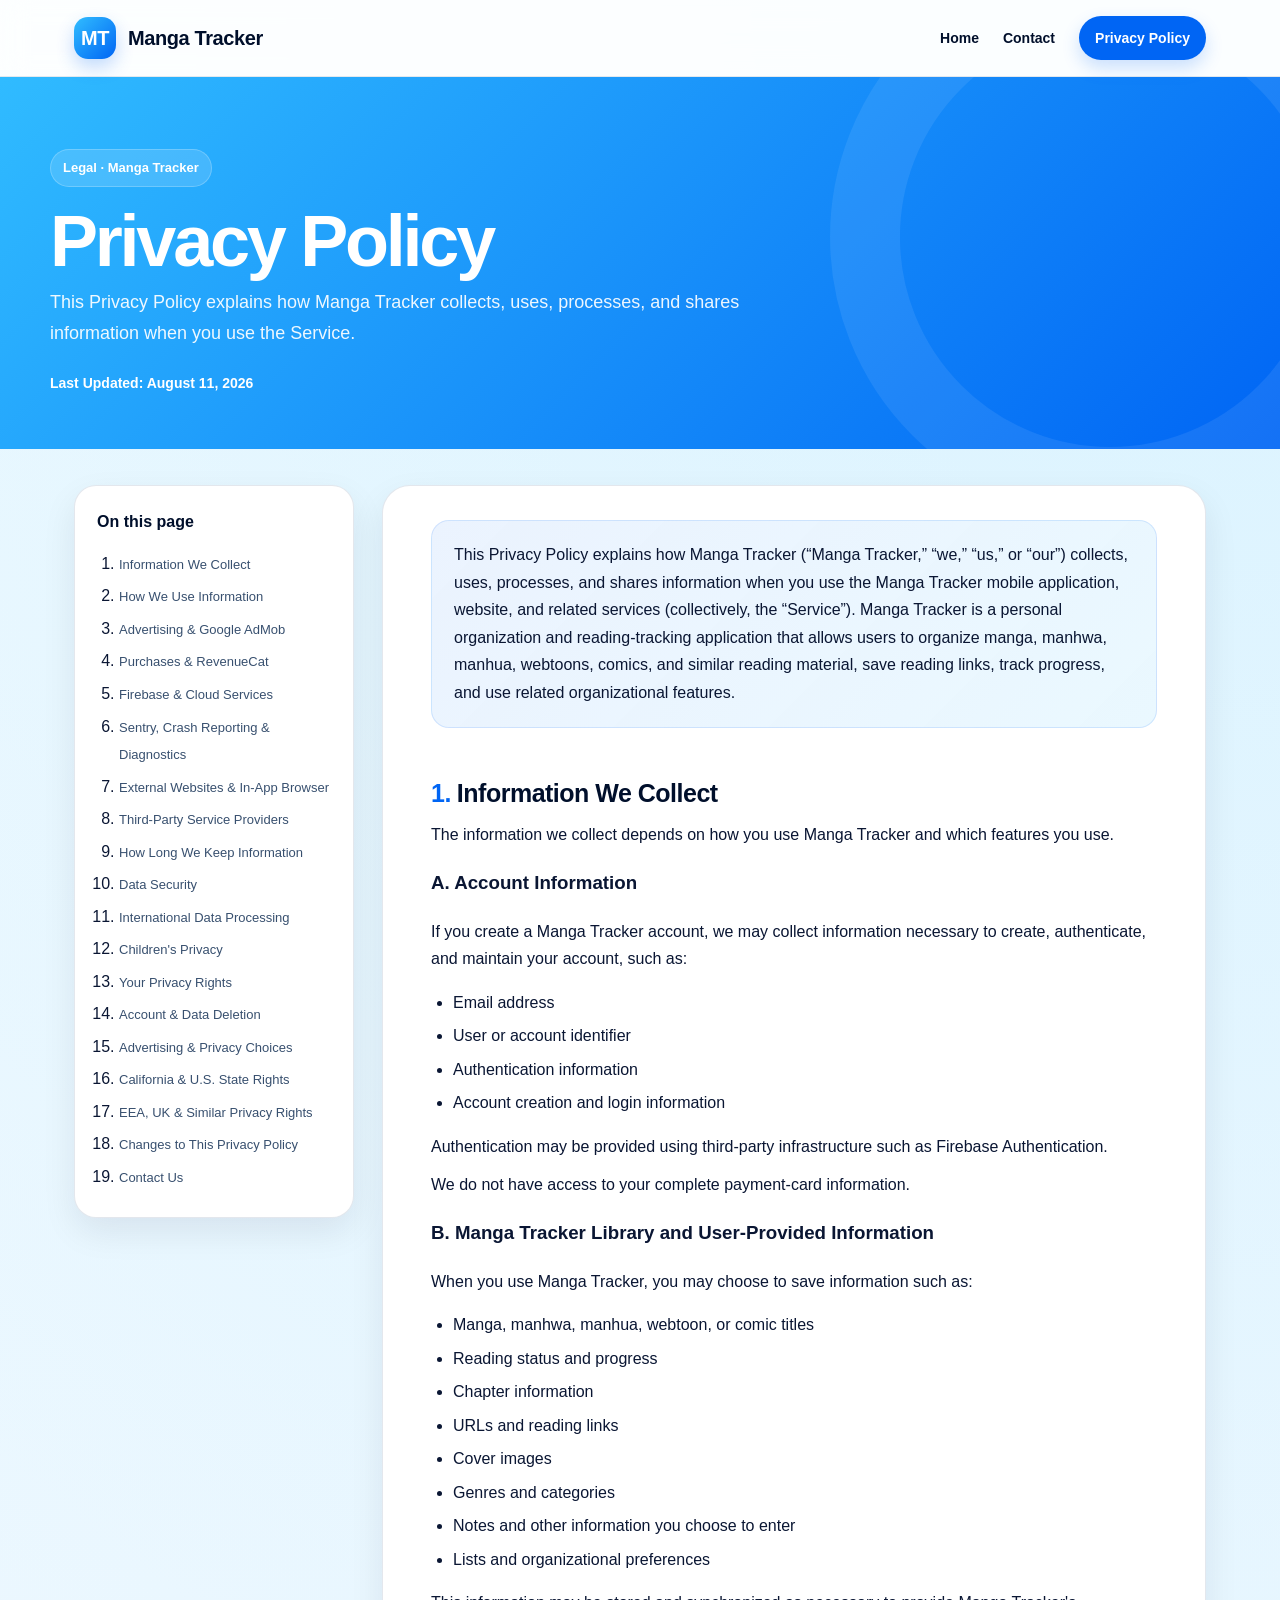
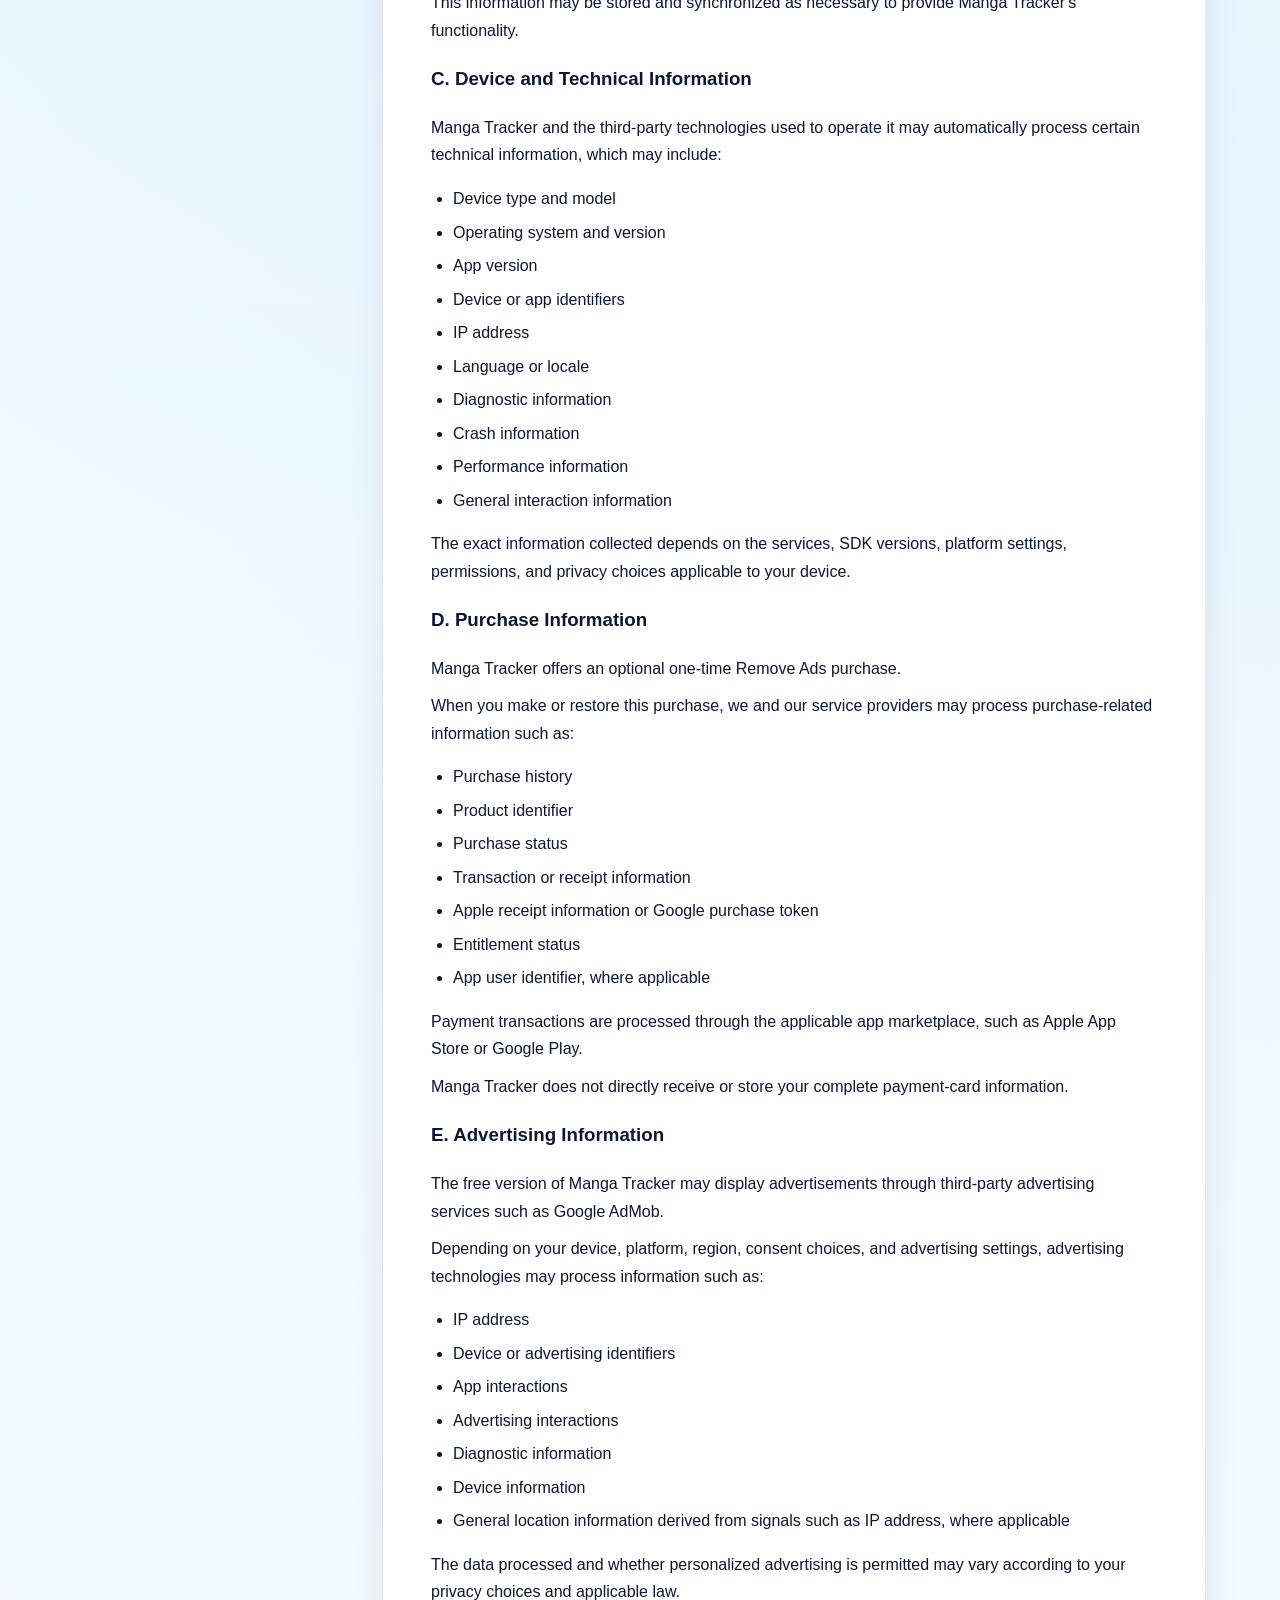
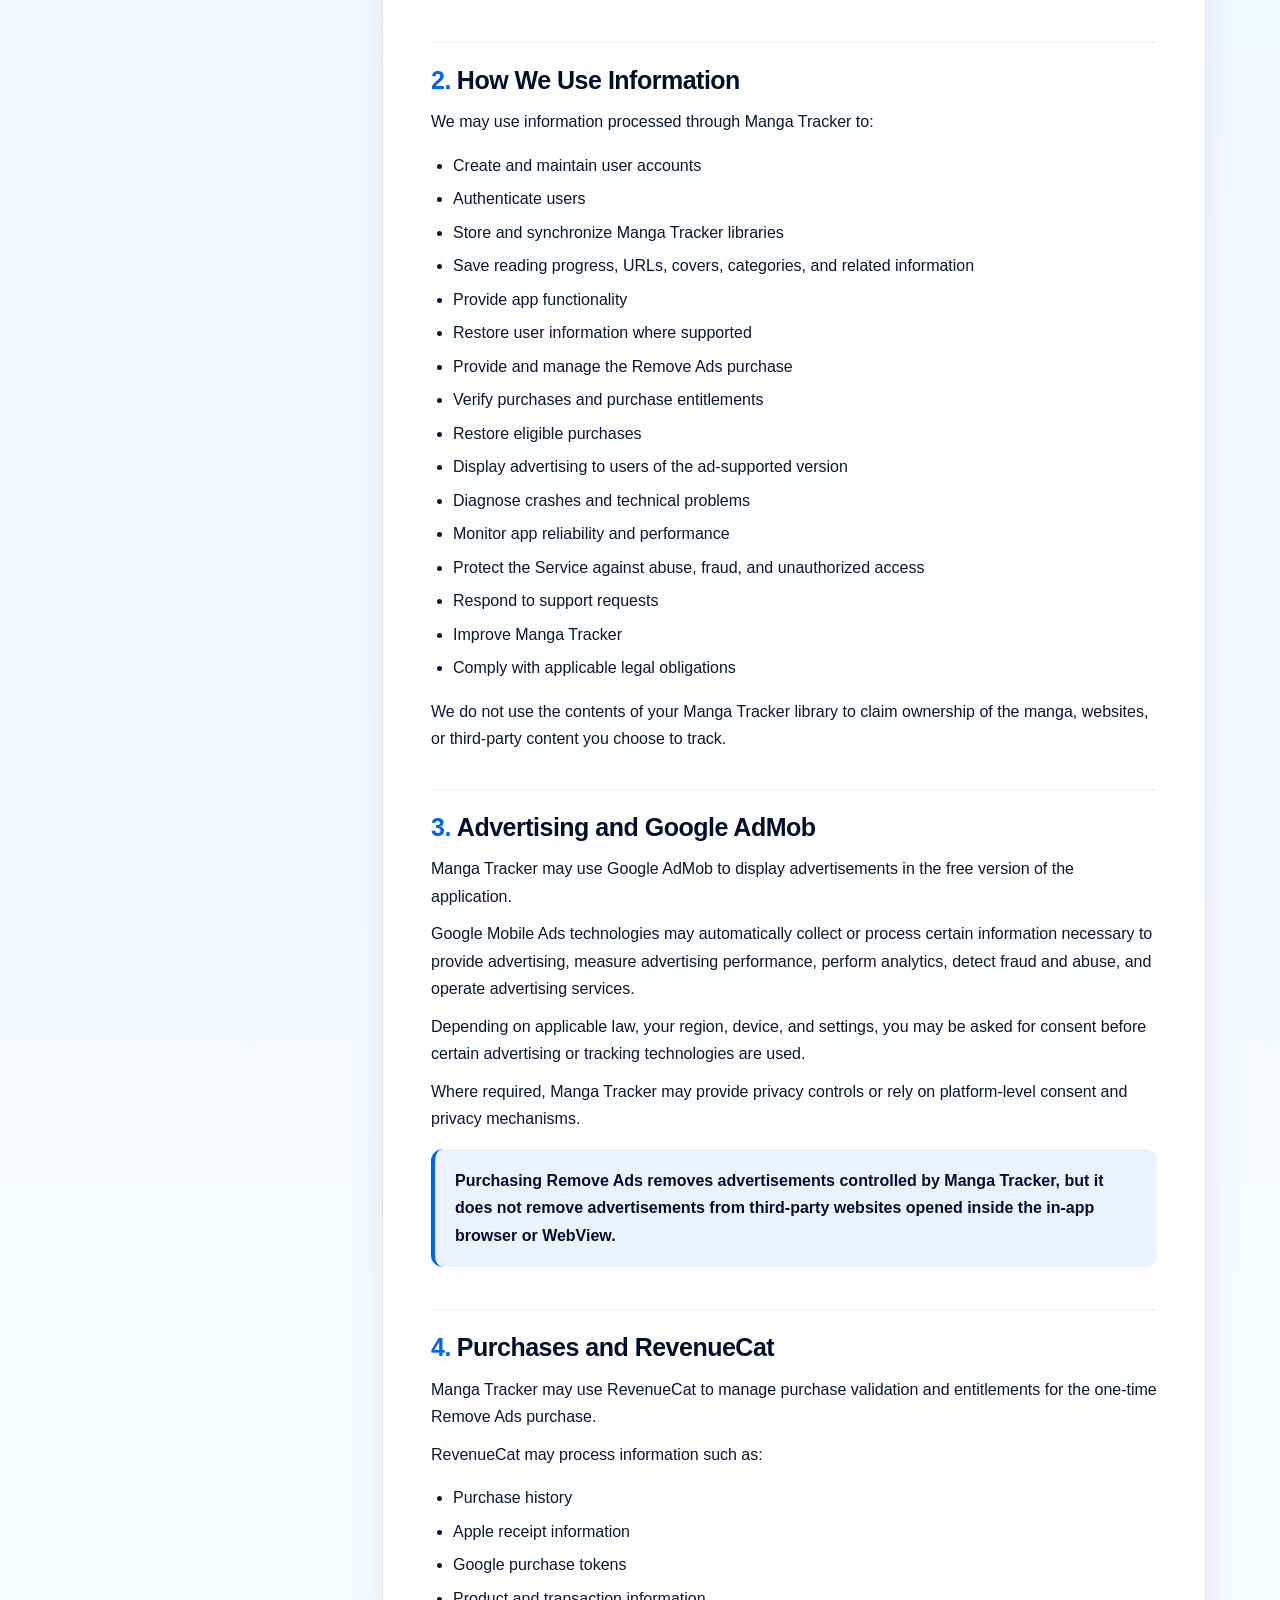
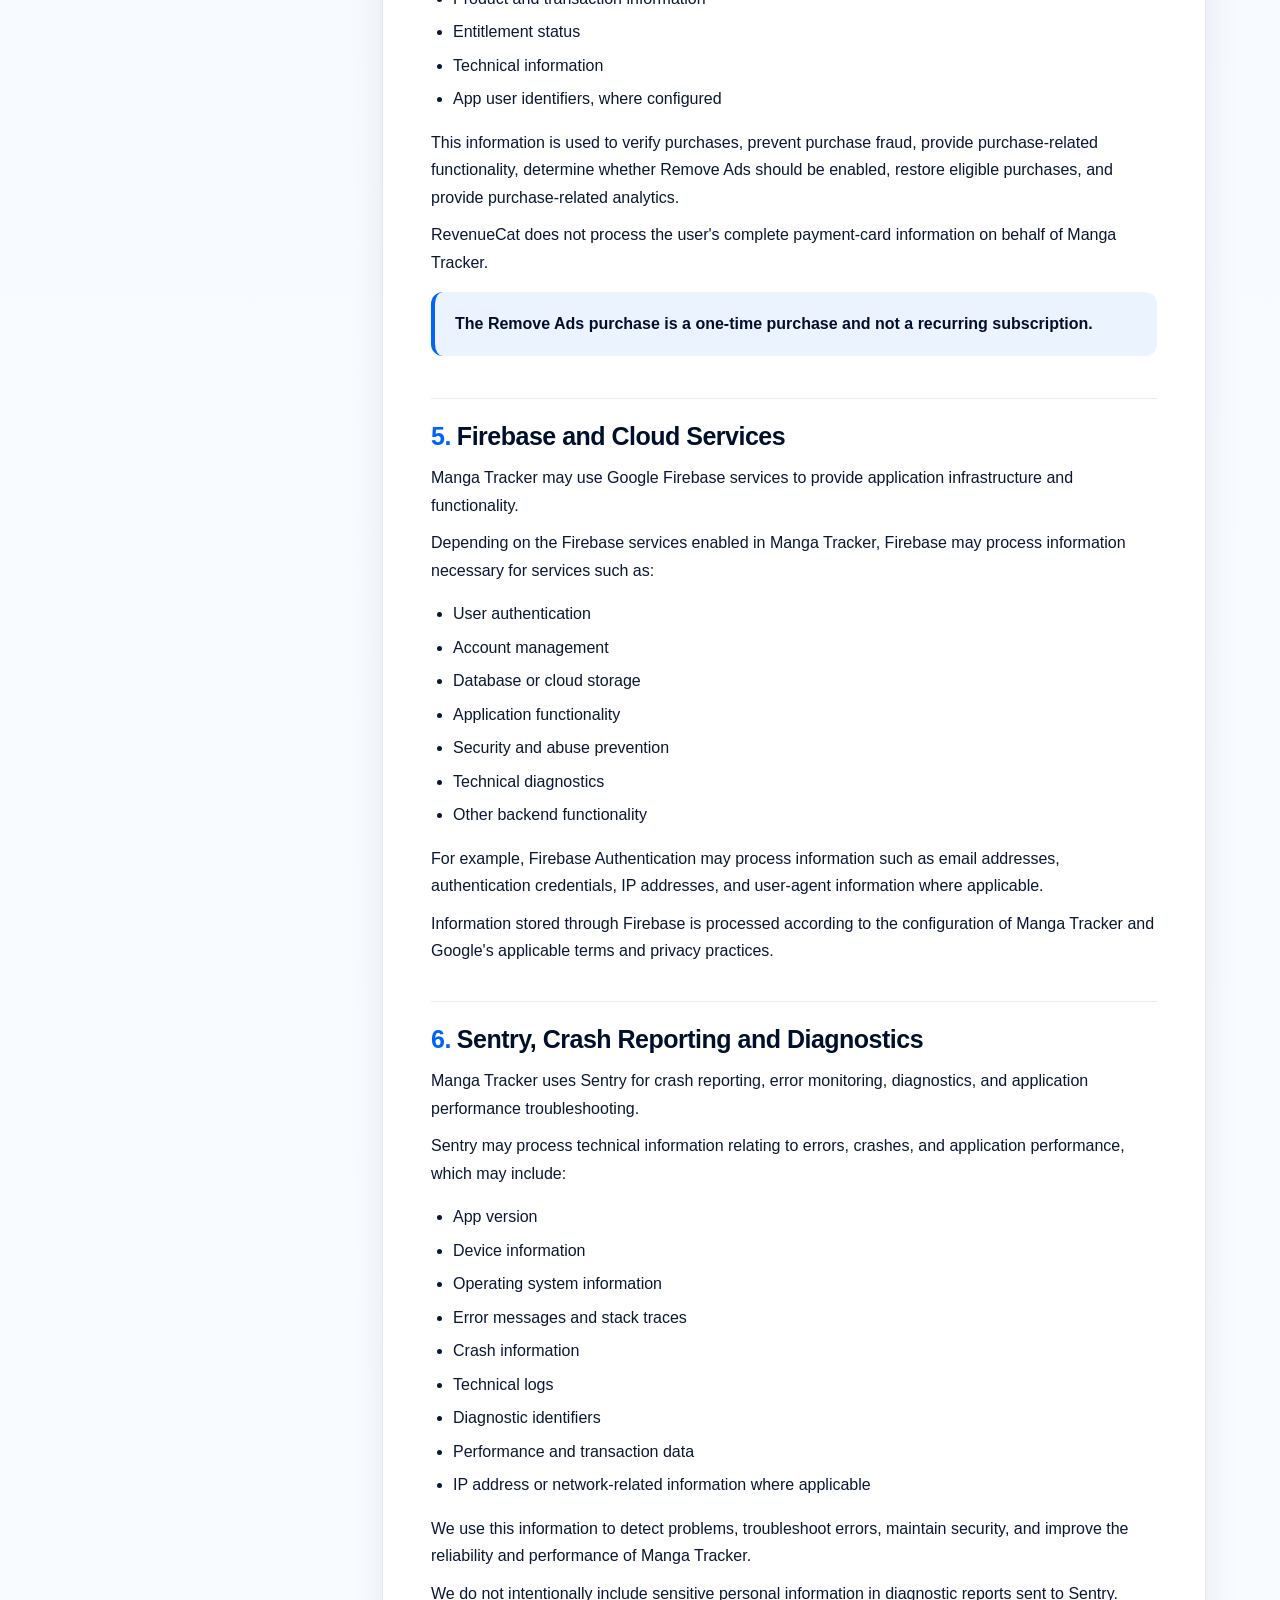
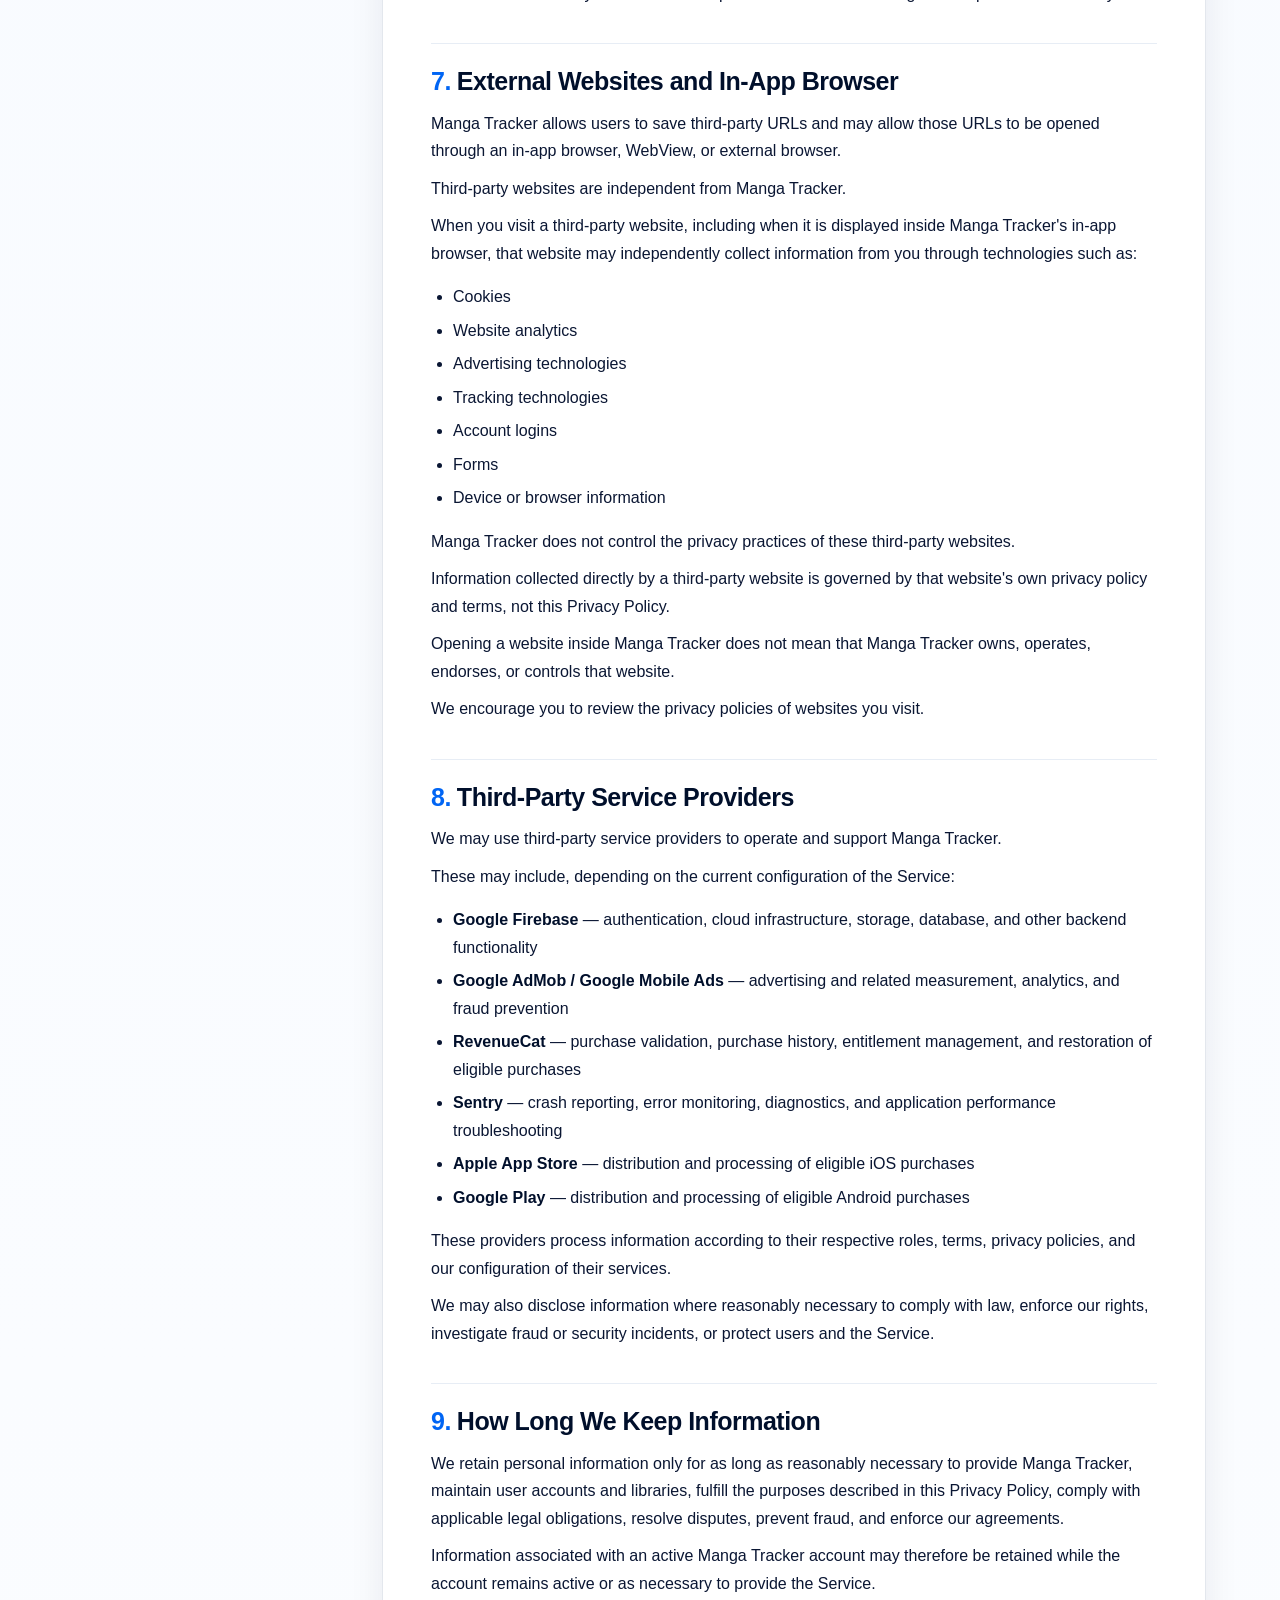
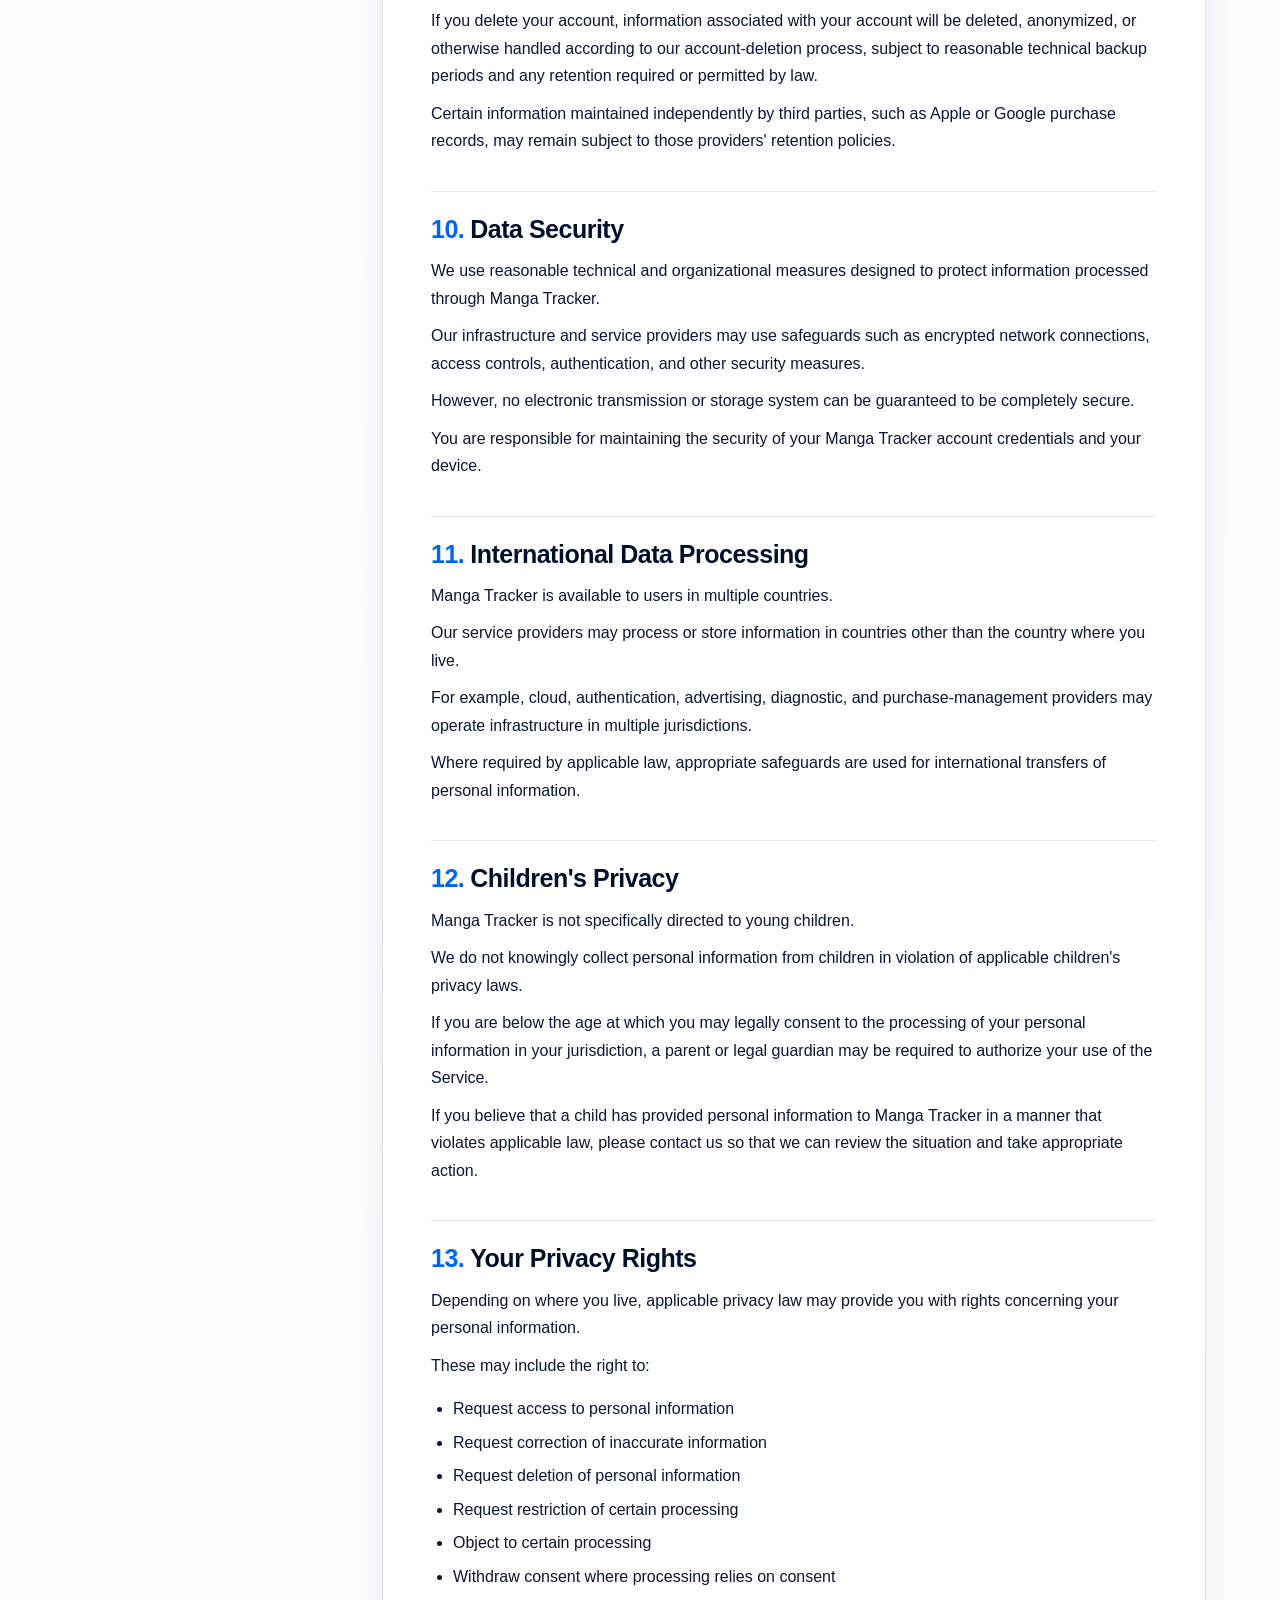
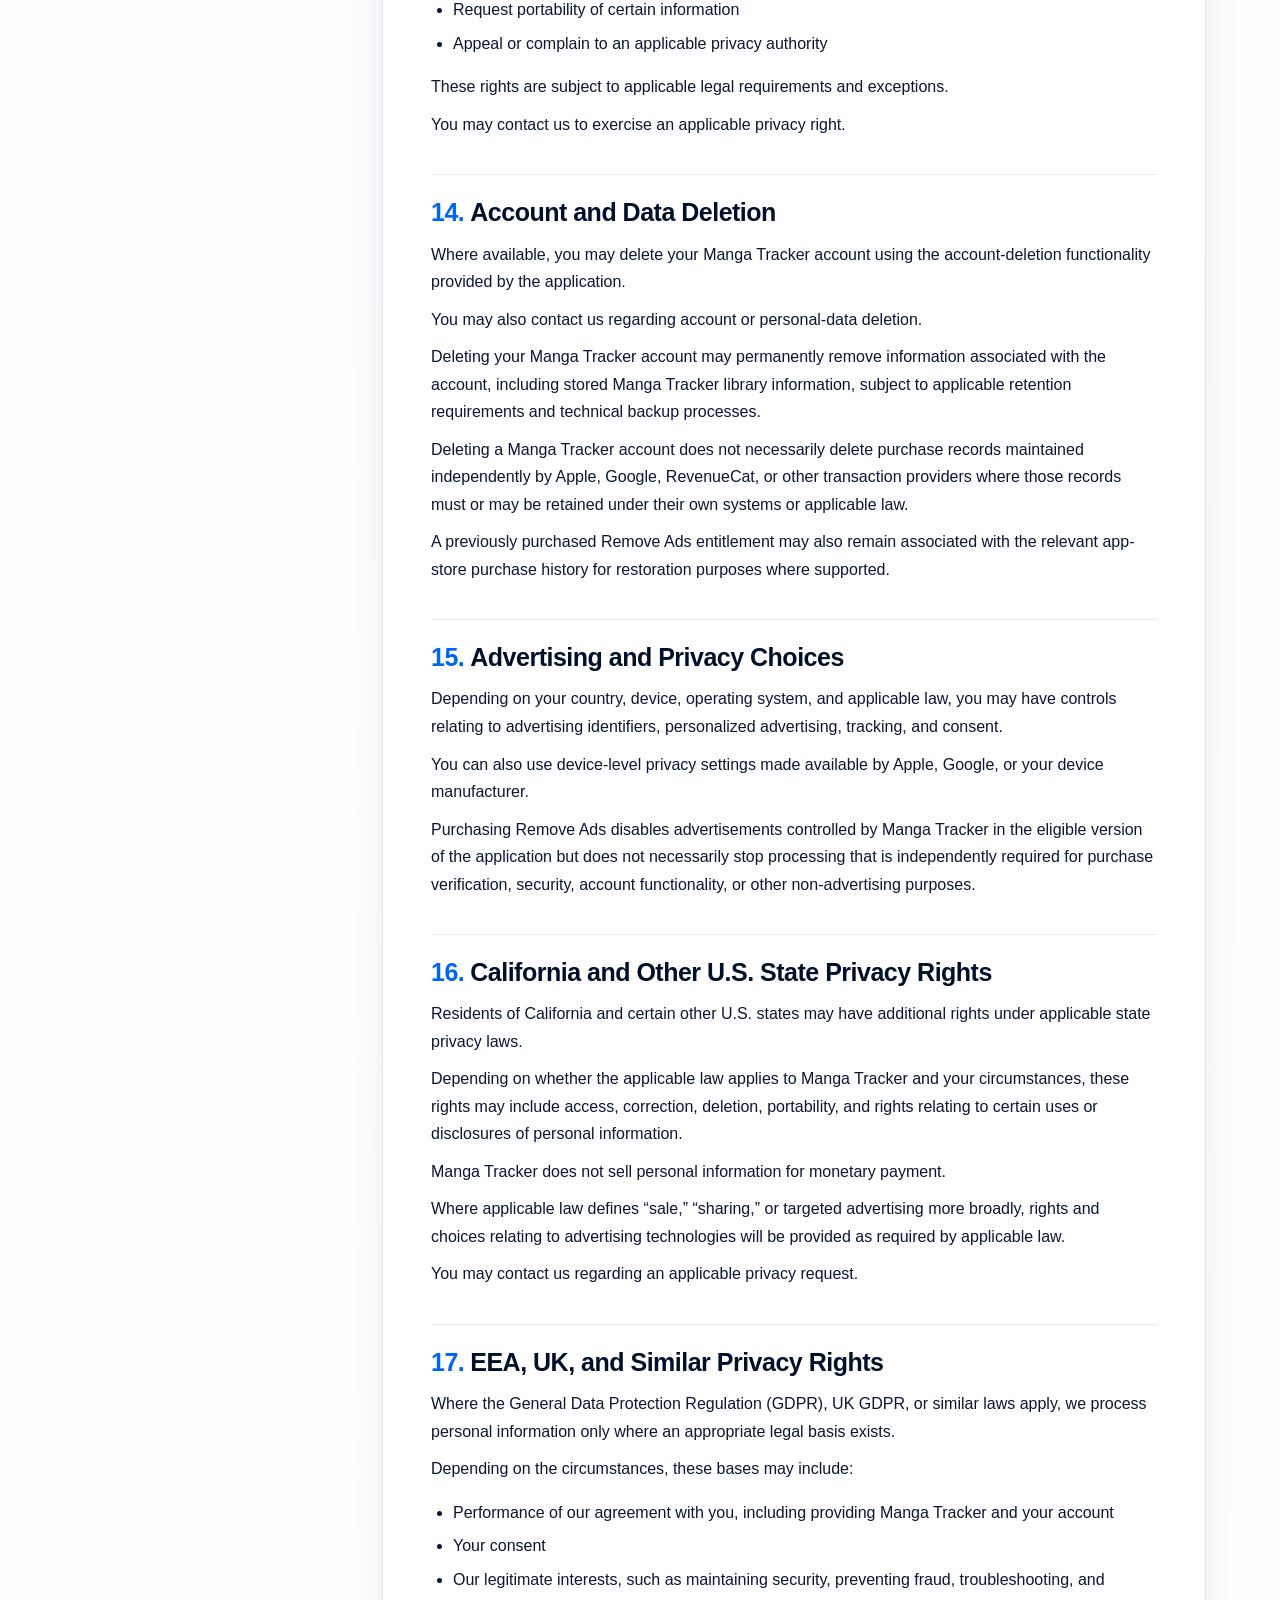
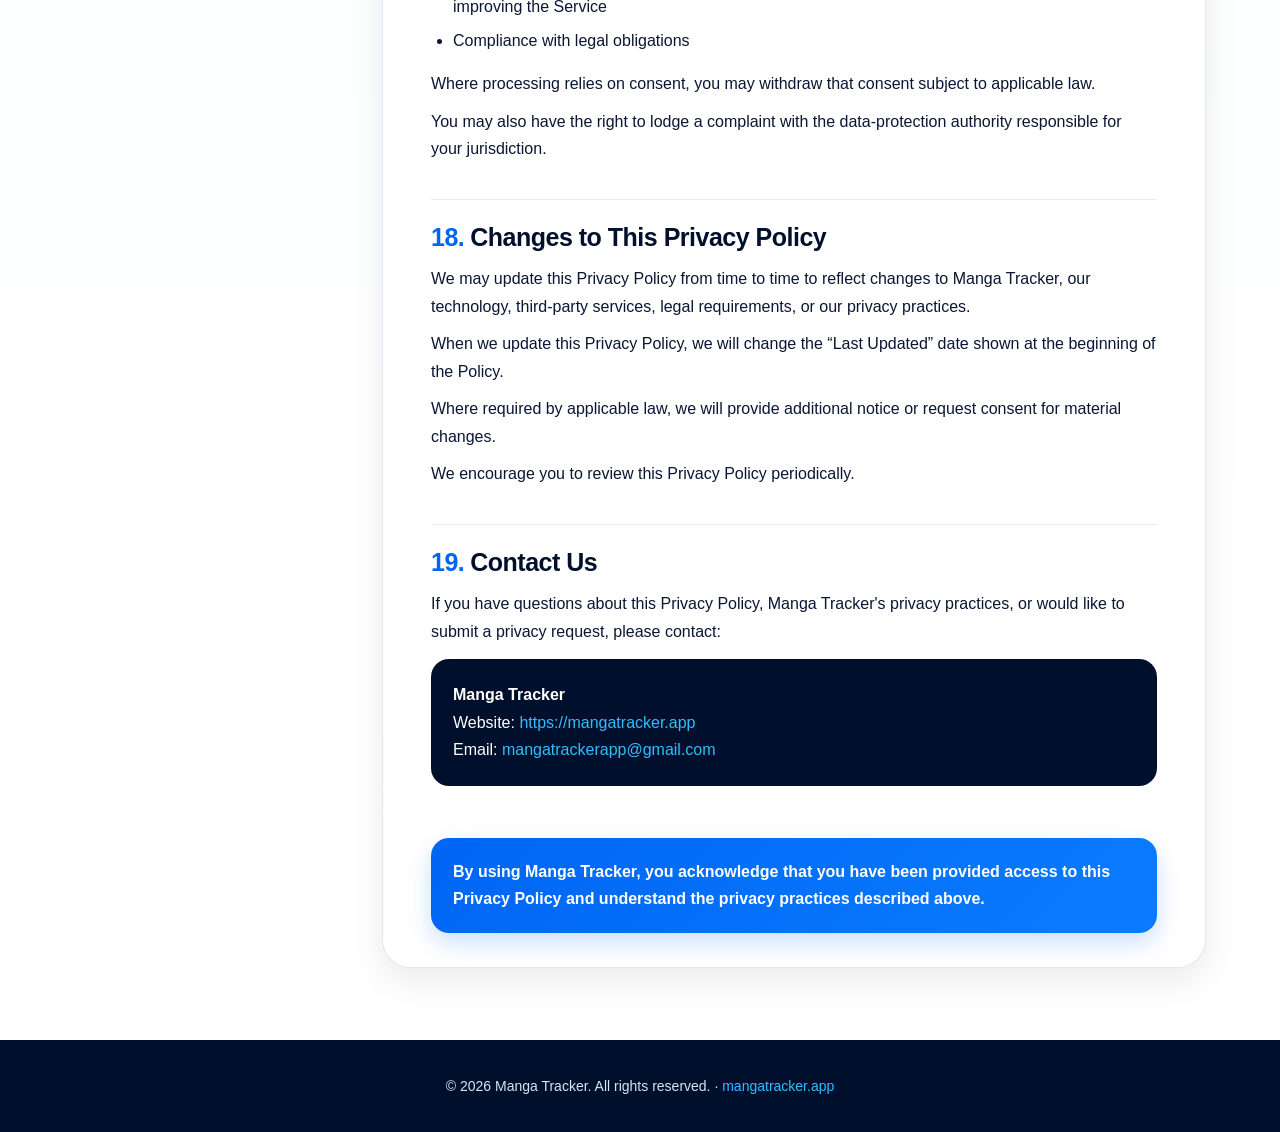
==== privacy/index.html @ 2911f150 "Create index.html" ====
<!DOCTYPE html>
<html lang="en">
<head>
  <meta charset="UTF-8" />
  <meta name="viewport" content="width=device-width, initial-scale=1.0" />
  <meta name="description" content="Manga Tracker Privacy Policy" />
  <title>Privacy Policy | Manga Tracker</title>
  <style>
    :root{--primary:#0065F4;--primary-dark:#000F2B;--secondary:#31BDFF;--accent:#F12833;--surface:#FFFFFF;--border:#AEBACB;--text:#0A1633;--muted:#64748B;--bg:#F5F9FF;--soft:#EAF3FF;--card:#FFFFFF;--shadow:0 14px 34px rgba(0,15,43,.08);--radius:22px}
    *{box-sizing:border-box}html{scroll-behavior:smooth}body{margin:0;font-family:Inter,ui-sans-serif,-apple-system,BlinkMacSystemFont,"Segoe UI",Roboto,Helvetica,Arial,sans-serif;background:radial-gradient(circle at top right,rgba(49,189,255,.18),transparent 28%),linear-gradient(180deg,#fff 0%,var(--bg) 26%,#fff 100%);color:var(--text);line-height:1.72}a{color:var(--primary);text-decoration:none}a:hover{text-decoration:underline}
    .topbar{position:sticky;top:0;z-index:20;backdrop-filter:blur(14px);background:rgba(255,255,255,.88);border-bottom:1px solid rgba(174,186,203,.32)}.nav{max-width:1180px;margin:auto;padding:16px 24px;display:flex;align-items:center;justify-content:space-between;gap:18px}.brand{display:flex;align-items:center;gap:12px;font-weight:800;color:var(--primary-dark);letter-spacing:-.02em;font-size:20px}.brand-mark{width:42px;height:42px;border-radius:14px;display:grid;place-items:center;color:#fff;background:linear-gradient(135deg,var(--secondary),var(--primary));box-shadow:0 8px 18px rgba(0,101,244,.24);font-weight:900}.nav-links{display:flex;gap:24px;align-items:center;font-size:14px;font-weight:600}.nav-links a{color:var(--primary-dark)}.pill{display:inline-flex;align-items:center;justify-content:center;gap:8px;padding:10px 16px;border-radius:999px;background:var(--primary);color:white!important;box-shadow:0 8px 18px rgba(0,101,244,.2)}.pill:hover{text-decoration:none;filter:brightness(.98)}
    .hero{padding:72px 24px 54px;background:linear-gradient(135deg,rgba(49,189,255,.98),rgba(0,101,244,.98)),var(--primary);color:white;position:relative;overflow:hidden}.hero:after{content:"";position:absolute;right:-110px;top:-120px;width:420px;height:420px;border-radius:50%;border:70px solid rgba(255,255,255,.08)}.hero-inner{max-width:1180px;margin:auto;position:relative;z-index:2}.eyebrow{display:inline-flex;align-items:center;gap:8px;padding:7px 12px;border-radius:999px;background:rgba(255,255,255,.14);border:1px solid rgba(255,255,255,.22);font-weight:700;font-size:13px}h1{font-size:clamp(42px,7vw,72px);margin:18px 0 10px;letter-spacing:-.045em;line-height:1}.hero p{max-width:700px;margin:0;font-size:18px;color:rgba(255,255,255,.92)}.updated{margin-top:22px;font-size:14px;font-weight:700;display:flex;align-items:center;gap:8px}
    .page{max-width:1180px;margin:auto;padding:36px 24px 72px;display:grid;grid-template-columns:280px minmax(0,1fr);gap:28px;align-items:start}.toc{position:sticky;top:88px;background:var(--surface);border:1px solid rgba(174,186,203,.34);border-radius:var(--radius);padding:22px;box-shadow:var(--shadow);max-height:calc(100vh - 112px);overflow:auto}.toc h2{margin:0 0 14px;font-size:16px;color:var(--primary-dark)}.toc ol{margin:0;padding-left:22px}.toc li{margin:5px 0}.toc a{color:#38506F;font-size:13px}.toc a:hover{color:var(--primary)}
    .content{background:var(--card);border:1px solid rgba(174,186,203,.34);border-radius:28px;box-shadow:var(--shadow);padding:34px clamp(22px,4vw,48px)}.intro{background:linear-gradient(135deg,rgba(0,101,244,.08),rgba(49,189,255,.10));border:1px solid rgba(0,101,244,.13);border-radius:18px;padding:20px 22px;margin-bottom:28px}section{scroll-margin-top:110px;padding:12px 0 26px;border-bottom:1px solid #E7EDF5}section:last-of-type{border-bottom:none}h2.section-title{margin:10px 0 12px;font-size:25px;line-height:1.25;color:var(--primary-dark);letter-spacing:-.02em}.section-number{color:var(--primary);margin-right:6px}p{margin:10px 0}ul{padding-left:22px}li{margin:6px 0}strong{color:var(--primary-dark)}.note{padding:18px 20px;border-left:4px solid var(--secondary);background:#F3FAFF;border-radius:12px;margin:16px 0}.important{padding:18px 20px;border-left:4px solid var(--primary);background:var(--soft);border-radius:12px;margin:16px 0}.contact-card{background:var(--primary-dark);color:white;border-radius:18px;padding:22px;margin-top:14px}.contact-card a{color:var(--secondary)}.agreement{margin-top:26px;background:linear-gradient(135deg,var(--primary),#0A7CFF);color:white;padding:20px 22px;border-radius:18px;box-shadow:0 10px 24px rgba(0,101,244,.2);font-weight:700}
    footer{background:var(--primary-dark);color:#D8E5F7;padding:34px 24px;text-align:center;font-size:14px}footer a{color:var(--secondary)}
    @media(max-width:900px){.page{grid-template-columns:1fr}.toc{position:relative;top:auto;max-height:none}.nav-links{display:none}}@media(max-width:600px){.nav{padding:13px 16px}.hero{padding:54px 18px 42px}.page{padding:22px 14px 52px}.content{padding:24px 18px;border-radius:20px}.toc{padding:18px;border-radius:18px}h2.section-title{font-size:22px}}
  </style>
</head>
<body>
<header class="topbar"><div class="nav"><div class="brand"><div class="brand-mark">MT</div><span>Manga Tracker</span></div><nav class="nav-links" aria-label="Primary"><a href="https://mangatracker.app/">Home</a><a href="#contact">Contact</a><a class="pill" href="#privacy">Privacy Policy</a></nav></div></header>
<section class="hero"><div class="hero-inner"><div class="eyebrow">Legal · Manga Tracker</div><h1>Privacy Policy</h1><p>This Privacy Policy explains how Manga Tracker collects, uses, processes, and shares information when you use the Service.</p><div class="updated">Last Updated: August 11, 2026</div></div></section>
<main class="page" id="privacy">
<aside class="toc"><h2>On this page</h2><ol>
<li><a href="#information">Information We Collect</a></li><li><a href="#use">How We Use Information</a></li><li><a href="#admob">Advertising & Google AdMob</a></li><li><a href="#revenuecat">Purchases & RevenueCat</a></li><li><a href="#firebase">Firebase & Cloud Services</a></li><li><a href="#sentry">Sentry, Crash Reporting & Diagnostics</a></li><li><a href="#webview">External Websites & In-App Browser</a></li><li><a href="#providers">Third-Party Service Providers</a></li><li><a href="#retention">How Long We Keep Information</a></li><li><a href="#security">Data Security</a></li><li><a href="#international">International Data Processing</a></li><li><a href="#children">Children's Privacy</a></li><li><a href="#rights">Your Privacy Rights</a></li><li><a href="#deletion">Account & Data Deletion</a></li><li><a href="#choices">Advertising & Privacy Choices</a></li><li><a href="#us-rights">California & U.S. State Rights</a></li><li><a href="#gdpr">EEA, UK & Similar Privacy Rights</a></li><li><a href="#changes">Changes to This Privacy Policy</a></li><li><a href="#contact">Contact Us</a></li>
</ol></aside>
<article class="content">
<div class="intro">This Privacy Policy explains how Manga Tracker (“Manga Tracker,” “we,” “us,” or “our”) collects, uses, processes, and shares information when you use the Manga Tracker mobile application, website, and related services (collectively, the “Service”). Manga Tracker is a personal organization and reading-tracking application that allows users to organize manga, manhwa, manhua, webtoons, comics, and similar reading material, save reading links, track progress, and use related organizational features.</div>
<section id="information"><h2 class="section-title"><span class="section-number">1.</span>Information We Collect</h2><p>The information we collect depends on how you use Manga Tracker and which features you use.</p><h3>A. Account Information</h3><p>If you create a Manga Tracker account, we may collect information necessary to create, authenticate, and maintain your account, such as:</p><ul><li>Email address</li><li>User or account identifier</li><li>Authentication information</li><li>Account creation and login information</li></ul><p>Authentication may be provided using third-party infrastructure such as Firebase Authentication.</p><p>We do not have access to your complete payment-card information.</p><h3>B. Manga Tracker Library and User-Provided Information</h3><p>When you use Manga Tracker, you may choose to save information such as:</p><ul><li>Manga, manhwa, manhua, webtoon, or comic titles</li><li>Reading status and progress</li><li>Chapter information</li><li>URLs and reading links</li><li>Cover images</li><li>Genres and categories</li><li>Notes and other information you choose to enter</li><li>Lists and organizational preferences</li></ul><p>This information may be stored and synchronized as necessary to provide Manga Tracker's functionality.</p><h3>C. Device and Technical Information</h3><p>Manga Tracker and the third-party technologies used to operate it may automatically process certain technical information, which may include:</p><ul><li>Device type and model</li><li>Operating system and version</li><li>App version</li><li>Device or app identifiers</li><li>IP address</li><li>Language or locale</li><li>Diagnostic information</li><li>Crash information</li><li>Performance information</li><li>General interaction information</li></ul><p>The exact information collected depends on the services, SDK versions, platform settings, permissions, and privacy choices applicable to your device.</p><h3>D. Purchase Information</h3><p>Manga Tracker offers an optional one-time Remove Ads purchase.</p><p>When you make or restore this purchase, we and our service providers may process purchase-related information such as:</p><ul><li>Purchase history</li><li>Product identifier</li><li>Purchase status</li><li>Transaction or receipt information</li><li>Apple receipt information or Google purchase token</li><li>Entitlement status</li><li>App user identifier, where applicable</li></ul><p>Payment transactions are processed through the applicable app marketplace, such as Apple App Store or Google Play.</p><p>Manga Tracker does not directly receive or store your complete payment-card information.</p><h3>E. Advertising Information</h3><p>The free version of Manga Tracker may display advertisements through third-party advertising services such as Google AdMob.</p><p>Depending on your device, platform, region, consent choices, and advertising settings, advertising technologies may process information such as:</p><ul><li>IP address</li><li>Device or advertising identifiers</li><li>App interactions</li><li>Advertising interactions</li><li>Diagnostic information</li><li>Device information</li><li>General location information derived from signals such as IP address, where applicable</li></ul><p>The data processed and whether personalized advertising is permitted may vary according to your privacy choices and applicable law.</p></section>
<section id="use"><h2 class="section-title"><span class="section-number">2.</span>How We Use Information</h2><p>We may use information processed through Manga Tracker to:</p><ul><li>Create and maintain user accounts</li><li>Authenticate users</li><li>Store and synchronize Manga Tracker libraries</li><li>Save reading progress, URLs, covers, categories, and related information</li><li>Provide app functionality</li><li>Restore user information where supported</li><li>Provide and manage the Remove Ads purchase</li><li>Verify purchases and purchase entitlements</li><li>Restore eligible purchases</li><li>Display advertising to users of the ad-supported version</li><li>Diagnose crashes and technical problems</li><li>Monitor app reliability and performance</li><li>Protect the Service against abuse, fraud, and unauthorized access</li><li>Respond to support requests</li><li>Improve Manga Tracker</li><li>Comply with applicable legal obligations</li></ul><p>We do not use the contents of your Manga Tracker library to claim ownership of the manga, websites, or third-party content you choose to track.</p></section>
<section id="admob"><h2 class="section-title"><span class="section-number">3.</span>Advertising and Google AdMob</h2><p>Manga Tracker may use Google AdMob to display advertisements in the free version of the application.</p><p>Google Mobile Ads technologies may automatically collect or process certain information necessary to provide advertising, measure advertising performance, perform analytics, detect fraud and abuse, and operate advertising services.</p><p>Depending on applicable law, your region, device, and settings, you may be asked for consent before certain advertising or tracking technologies are used.</p><p>Where required, Manga Tracker may provide privacy controls or rely on platform-level consent and privacy mechanisms.</p><div class="important"><strong>Purchasing Remove Ads removes advertisements controlled by Manga Tracker, but it does not remove advertisements from third-party websites opened inside the in-app browser or WebView.</strong></div></section>
<section id="revenuecat"><h2 class="section-title"><span class="section-number">4.</span>Purchases and RevenueCat</h2><p>Manga Tracker may use RevenueCat to manage purchase validation and entitlements for the one-time Remove Ads purchase.</p><p>RevenueCat may process information such as:</p><ul><li>Purchase history</li><li>Apple receipt information</li><li>Google purchase tokens</li><li>Product and transaction information</li><li>Entitlement status</li><li>Technical information</li><li>App user identifiers, where configured</li></ul><p>This information is used to verify purchases, prevent purchase fraud, provide purchase-related functionality, determine whether Remove Ads should be enabled, restore eligible purchases, and provide purchase-related analytics.</p><p>RevenueCat does not process the user's complete payment-card information on behalf of Manga Tracker.</p><div class="important"><strong>The Remove Ads purchase is a one-time purchase and not a recurring subscription.</strong></div></section>
<section id="firebase"><h2 class="section-title"><span class="section-number">5.</span>Firebase and Cloud Services</h2><p>Manga Tracker may use Google Firebase services to provide application infrastructure and functionality.</p><p>Depending on the Firebase services enabled in Manga Tracker, Firebase may process information necessary for services such as:</p><ul><li>User authentication</li><li>Account management</li><li>Database or cloud storage</li><li>Application functionality</li><li>Security and abuse prevention</li><li>Technical diagnostics</li><li>Other backend functionality</li></ul><p>For example, Firebase Authentication may process information such as email addresses, authentication credentials, IP addresses, and user-agent information where applicable.</p><p>Information stored through Firebase is processed according to the configuration of Manga Tracker and Google's applicable terms and privacy practices.</p></section>
<section id="sentry"><h2 class="section-title"><span class="section-number">6.</span>Sentry, Crash Reporting and Diagnostics</h2><p>Manga Tracker uses Sentry for crash reporting, error monitoring, diagnostics, and application performance troubleshooting.</p><p>Sentry may process technical information relating to errors, crashes, and application performance, which may include:</p><ul><li>App version</li><li>Device information</li><li>Operating system information</li><li>Error messages and stack traces</li><li>Crash information</li><li>Technical logs</li><li>Diagnostic identifiers</li><li>Performance and transaction data</li><li>IP address or network-related information where applicable</li></ul><p>We use this information to detect problems, troubleshoot errors, maintain security, and improve the reliability and performance of Manga Tracker.</p><p>We do not intentionally include sensitive personal information in diagnostic reports sent to Sentry.</p></section>
<section id="webview"><h2 class="section-title"><span class="section-number">7.</span>External Websites and In-App Browser</h2><p>Manga Tracker allows users to save third-party URLs and may allow those URLs to be opened through an in-app browser, WebView, or external browser.</p><p>Third-party websites are independent from Manga Tracker.</p><p>When you visit a third-party website, including when it is displayed inside Manga Tracker's in-app browser, that website may independently collect information from you through technologies such as:</p><ul><li>Cookies</li><li>Website analytics</li><li>Advertising technologies</li><li>Tracking technologies</li><li>Account logins</li><li>Forms</li><li>Device or browser information</li></ul><p>Manga Tracker does not control the privacy practices of these third-party websites.</p><p>Information collected directly by a third-party website is governed by that website's own privacy policy and terms, not this Privacy Policy.</p><p>Opening a website inside Manga Tracker does not mean that Manga Tracker owns, operates, endorses, or controls that website.</p><p>We encourage you to review the privacy policies of websites you visit.</p></section>
<section id="providers"><h2 class="section-title"><span class="section-number">8.</span>Third-Party Service Providers</h2><p>We may use third-party service providers to operate and support Manga Tracker.</p><p>These may include, depending on the current configuration of the Service:</p><ul><li><strong>Google Firebase</strong> — authentication, cloud infrastructure, storage, database, and other backend functionality</li><li><strong>Google AdMob / Google Mobile Ads</strong> — advertising and related measurement, analytics, and fraud prevention</li><li><strong>RevenueCat</strong> — purchase validation, purchase history, entitlement management, and restoration of eligible purchases</li><li><strong>Sentry</strong> — crash reporting, error monitoring, diagnostics, and application performance troubleshooting</li><li><strong>Apple App Store</strong> — distribution and processing of eligible iOS purchases</li><li><strong>Google Play</strong> — distribution and processing of eligible Android purchases</li></ul><p>These providers process information according to their respective roles, terms, privacy policies, and our configuration of their services.</p><p>We may also disclose information where reasonably necessary to comply with law, enforce our rights, investigate fraud or security incidents, or protect users and the Service.</p></section>
<section id="retention"><h2 class="section-title"><span class="section-number">9.</span>How Long We Keep Information</h2><p>We retain personal information only for as long as reasonably necessary to provide Manga Tracker, maintain user accounts and libraries, fulfill the purposes described in this Privacy Policy, comply with applicable legal obligations, resolve disputes, prevent fraud, and enforce our agreements.</p><p>Information associated with an active Manga Tracker account may therefore be retained while the account remains active or as necessary to provide the Service.</p><p>If you delete your account, information associated with your account will be deleted, anonymized, or otherwise handled according to our account-deletion process, subject to reasonable technical backup periods and any retention required or permitted by law.</p><p>Certain information maintained independently by third parties, such as Apple or Google purchase records, may remain subject to those providers' retention policies.</p></section>
<section id="security"><h2 class="section-title"><span class="section-number">10.</span>Data Security</h2><p>We use reasonable technical and organizational measures designed to protect information processed through Manga Tracker.</p><p>Our infrastructure and service providers may use safeguards such as encrypted network connections, access controls, authentication, and other security measures.</p><p>However, no electronic transmission or storage system can be guaranteed to be completely secure.</p><p>You are responsible for maintaining the security of your Manga Tracker account credentials and your device.</p></section>
<section id="international"><h2 class="section-title"><span class="section-number">11.</span>International Data Processing</h2><p>Manga Tracker is available to users in multiple countries.</p><p>Our service providers may process or store information in countries other than the country where you live.</p><p>For example, cloud, authentication, advertising, diagnostic, and purchase-management providers may operate infrastructure in multiple jurisdictions.</p><p>Where required by applicable law, appropriate safeguards are used for international transfers of personal information.</p></section>
<section id="children"><h2 class="section-title"><span class="section-number">12.</span>Children's Privacy</h2><p>Manga Tracker is not specifically directed to young children.</p><p>We do not knowingly collect personal information from children in violation of applicable children's privacy laws.</p><p>If you are below the age at which you may legally consent to the processing of your personal information in your jurisdiction, a parent or legal guardian may be required to authorize your use of the Service.</p><p>If you believe that a child has provided personal information to Manga Tracker in a manner that violates applicable law, please contact us so that we can review the situation and take appropriate action.</p></section>
<section id="rights"><h2 class="section-title"><span class="section-number">13.</span>Your Privacy Rights</h2><p>Depending on where you live, applicable privacy law may provide you with rights concerning your personal information.</p><p>These may include the right to:</p><ul><li>Request access to personal information</li><li>Request correction of inaccurate information</li><li>Request deletion of personal information</li><li>Request restriction of certain processing</li><li>Object to certain processing</li><li>Withdraw consent where processing relies on consent</li><li>Request portability of certain information</li><li>Appeal or complain to an applicable privacy authority</li></ul><p>These rights are subject to applicable legal requirements and exceptions.</p><p>You may contact us to exercise an applicable privacy right.</p></section>
<section id="deletion"><h2 class="section-title"><span class="section-number">14.</span>Account and Data Deletion</h2><p>Where available, you may delete your Manga Tracker account using the account-deletion functionality provided by the application.</p><p>You may also contact us regarding account or personal-data deletion.</p><p>Deleting your Manga Tracker account may permanently remove information associated with the account, including stored Manga Tracker library information, subject to applicable retention requirements and technical backup processes.</p><p>Deleting a Manga Tracker account does not necessarily delete purchase records maintained independently by Apple, Google, RevenueCat, or other transaction providers where those records must or may be retained under their own systems or applicable law.</p><p>A previously purchased Remove Ads entitlement may also remain associated with the relevant app-store purchase history for restoration purposes where supported.</p></section>
<section id="choices"><h2 class="section-title"><span class="section-number">15.</span>Advertising and Privacy Choices</h2><p>Depending on your country, device, operating system, and applicable law, you may have controls relating to advertising identifiers, personalized advertising, tracking, and consent.</p><p>You can also use device-level privacy settings made available by Apple, Google, or your device manufacturer.</p><p>Purchasing Remove Ads disables advertisements controlled by Manga Tracker in the eligible version of the application but does not necessarily stop processing that is independently required for purchase verification, security, account functionality, or other non-advertising purposes.</p></section>
<section id="us-rights"><h2 class="section-title"><span class="section-number">16.</span>California and Other U.S. State Privacy Rights</h2><p>Residents of California and certain other U.S. states may have additional rights under applicable state privacy laws.</p><p>Depending on whether the applicable law applies to Manga Tracker and your circumstances, these rights may include access, correction, deletion, portability, and rights relating to certain uses or disclosures of personal information.</p><p>Manga Tracker does not sell personal information for monetary payment.</p><p>Where applicable law defines “sale,” “sharing,” or targeted advertising more broadly, rights and choices relating to advertising technologies will be provided as required by applicable law.</p><p>You may contact us regarding an applicable privacy request.</p></section>
<section id="gdpr"><h2 class="section-title"><span class="section-number">17.</span>EEA, UK, and Similar Privacy Rights</h2><p>Where the General Data Protection Regulation (GDPR), UK GDPR, or similar laws apply, we process personal information only where an appropriate legal basis exists.</p><p>Depending on the circumstances, these bases may include:</p><ul><li>Performance of our agreement with you, including providing Manga Tracker and your account</li><li>Your consent</li><li>Our legitimate interests, such as maintaining security, preventing fraud, troubleshooting, and improving the Service</li><li>Compliance with legal obligations</li></ul><p>Where processing relies on consent, you may withdraw that consent subject to applicable law.</p><p>You may also have the right to lodge a complaint with the data-protection authority responsible for your jurisdiction.</p></section>
<section id="changes"><h2 class="section-title"><span class="section-number">18.</span>Changes to This Privacy Policy</h2><p>We may update this Privacy Policy from time to time to reflect changes to Manga Tracker, our technology, third-party services, legal requirements, or our privacy practices.</p><p>When we update this Privacy Policy, we will change the “Last Updated” date shown at the beginning of the Policy.</p><p>Where required by applicable law, we will provide additional notice or request consent for material changes.</p><p>We encourage you to review this Privacy Policy periodically.</p></section>
<section id="contact"><h2 class="section-title"><span class="section-number">19.</span>Contact Us</h2><p>If you have questions about this Privacy Policy, Manga Tracker's privacy practices, or would like to submit a privacy request, please contact:</p><div class="contact-card"><strong style="color:white">Manga Tracker</strong><br/>Website: <a href="https://mangatracker.app/">https://mangatracker.app</a><br/>Email: <a href="mailto:mangatrackerapp@gmail.com">mangatrackerapp@gmail.com</a></div></section>
<div class="agreement">By using Manga Tracker, you acknowledge that you have been provided access to this Privacy Policy and understand the privacy practices described above.</div>
</article></main>
<footer>© 2026 Manga Tracker. All rights reserved. · <a href="https://mangatracker.app/">mangatracker.app</a></footer>
</body></html>
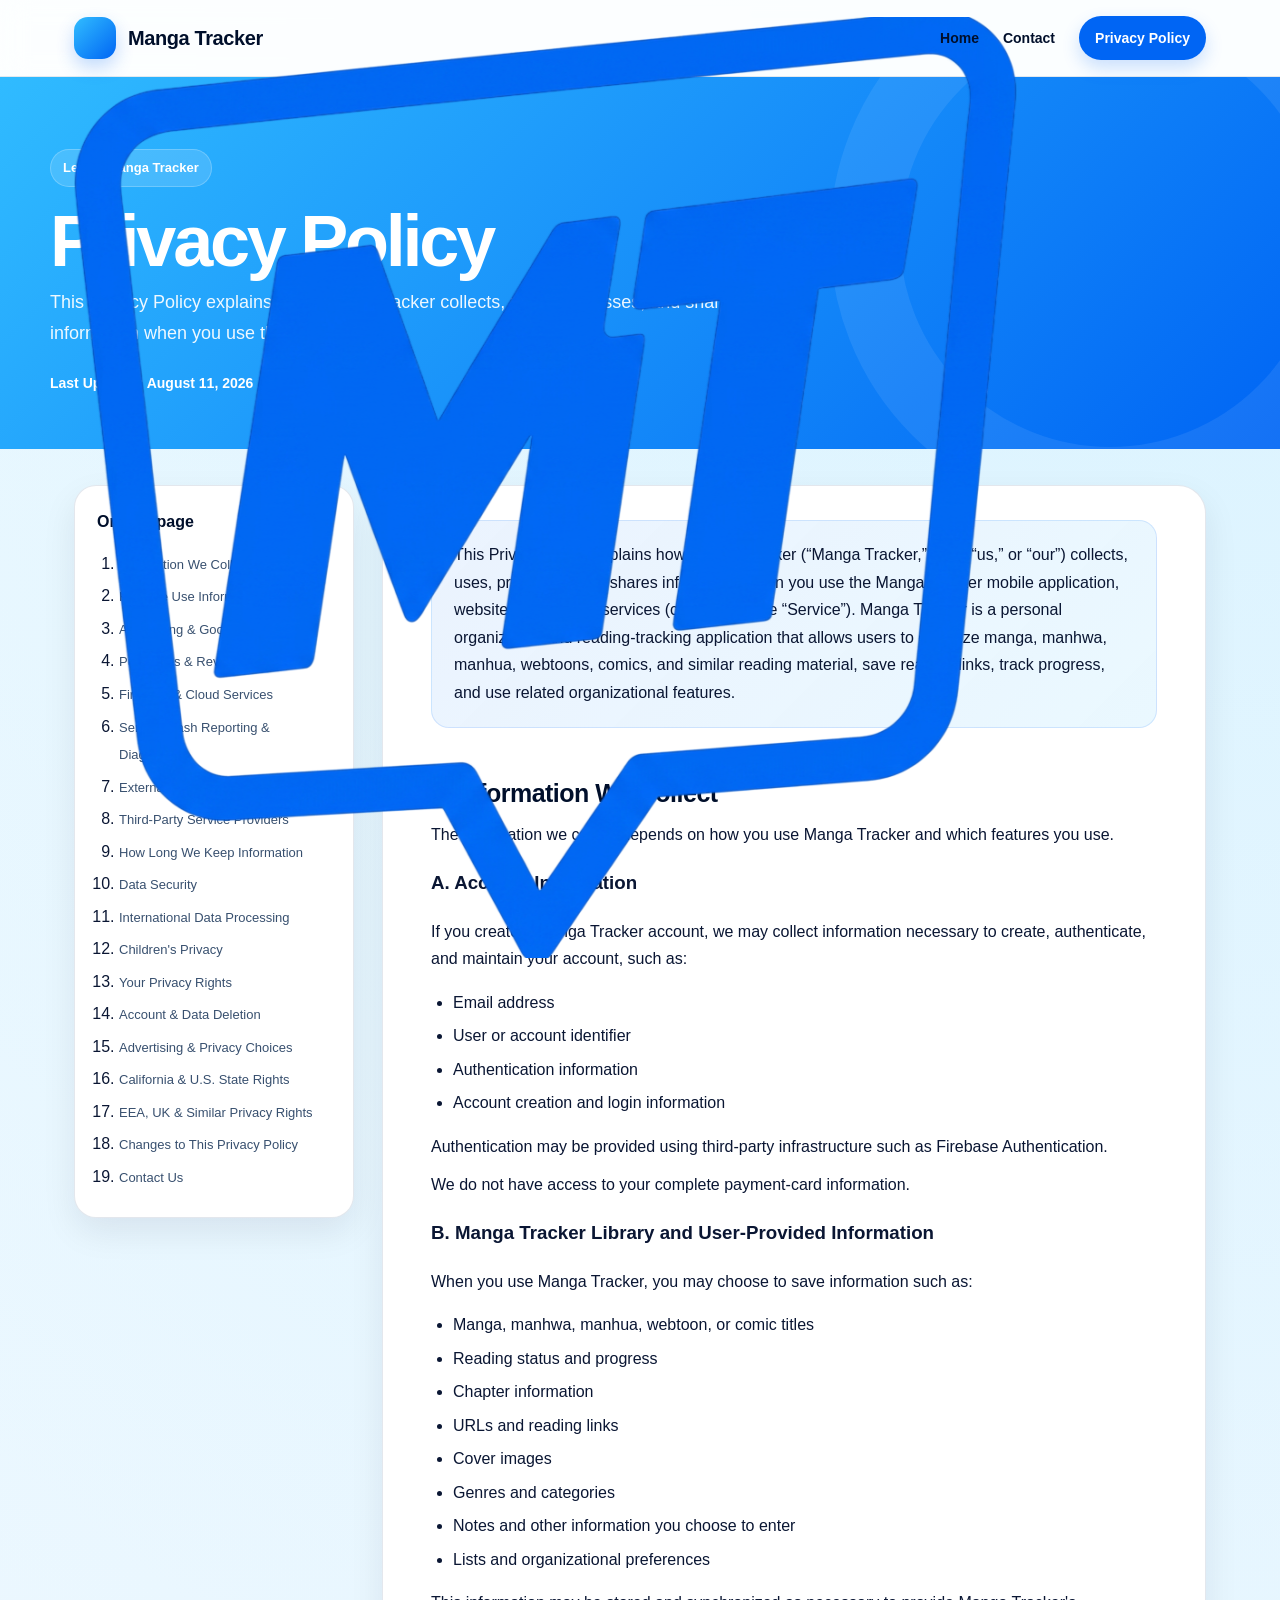
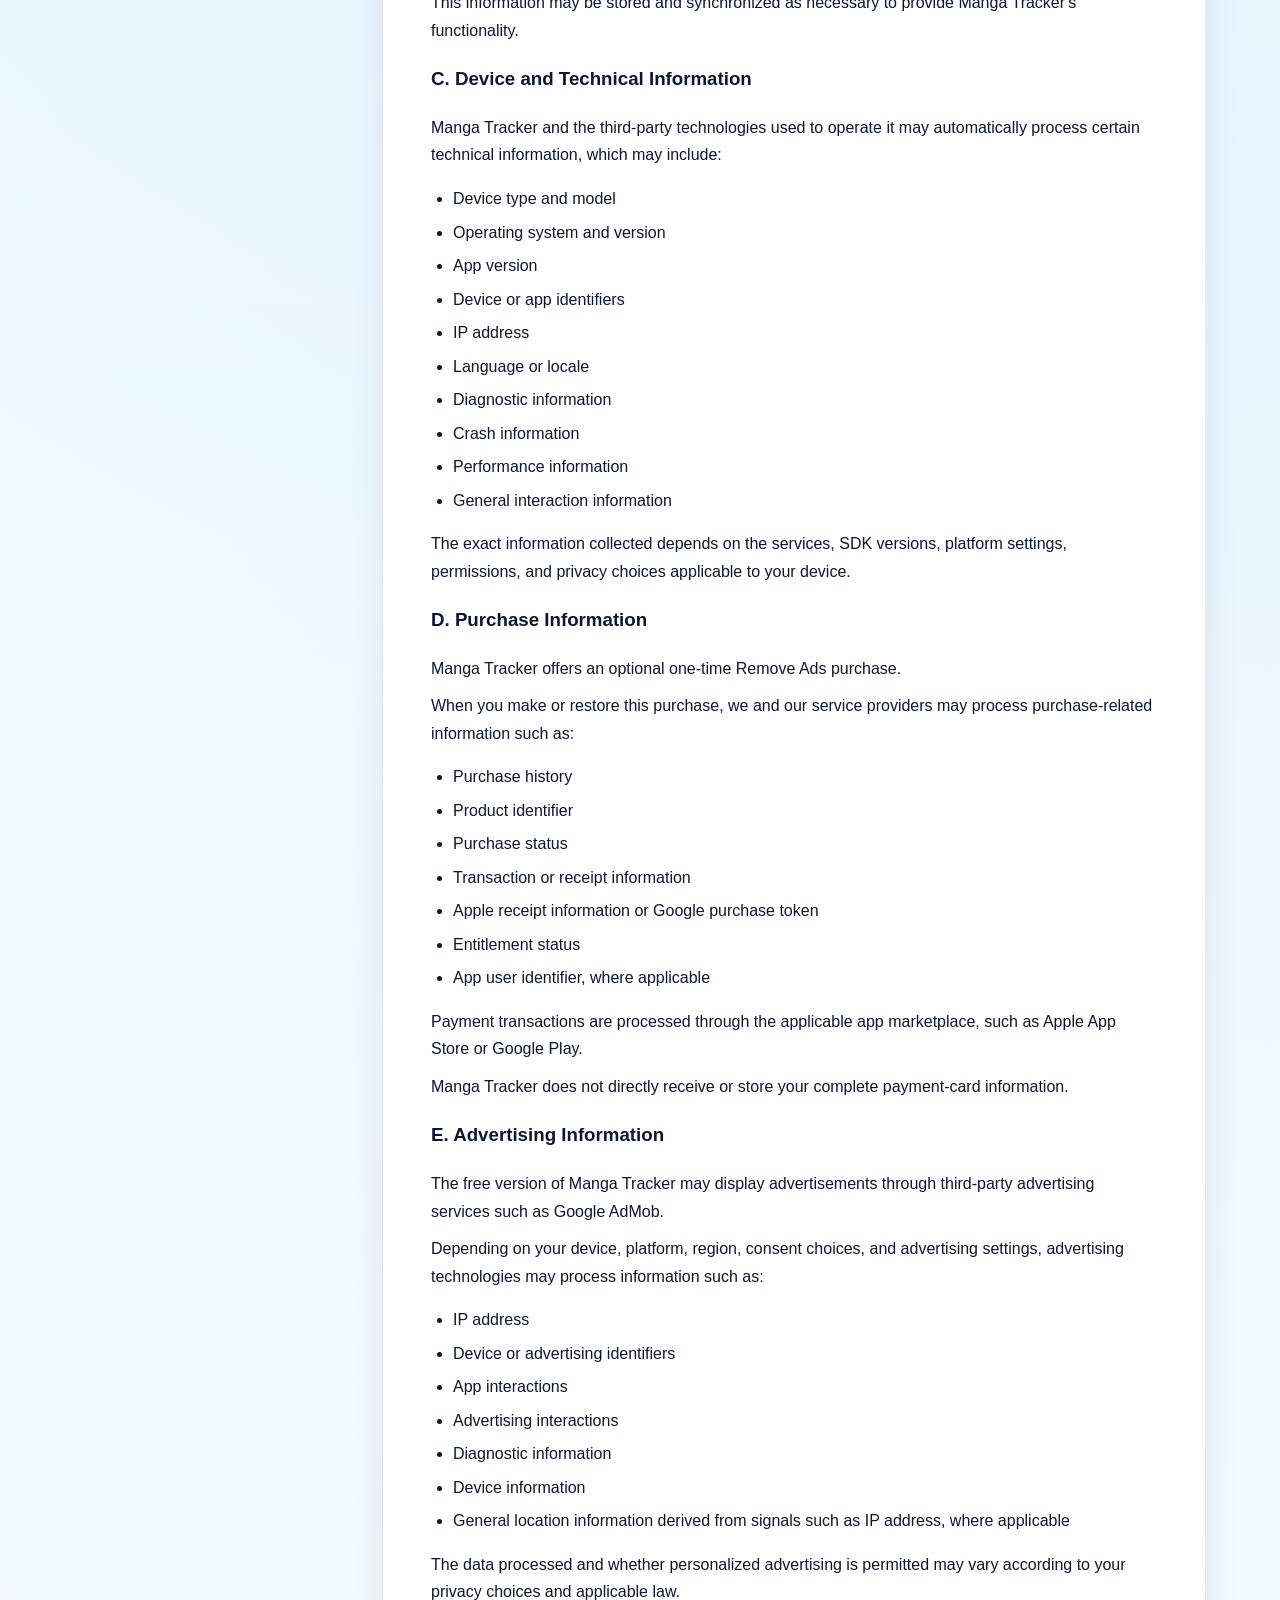
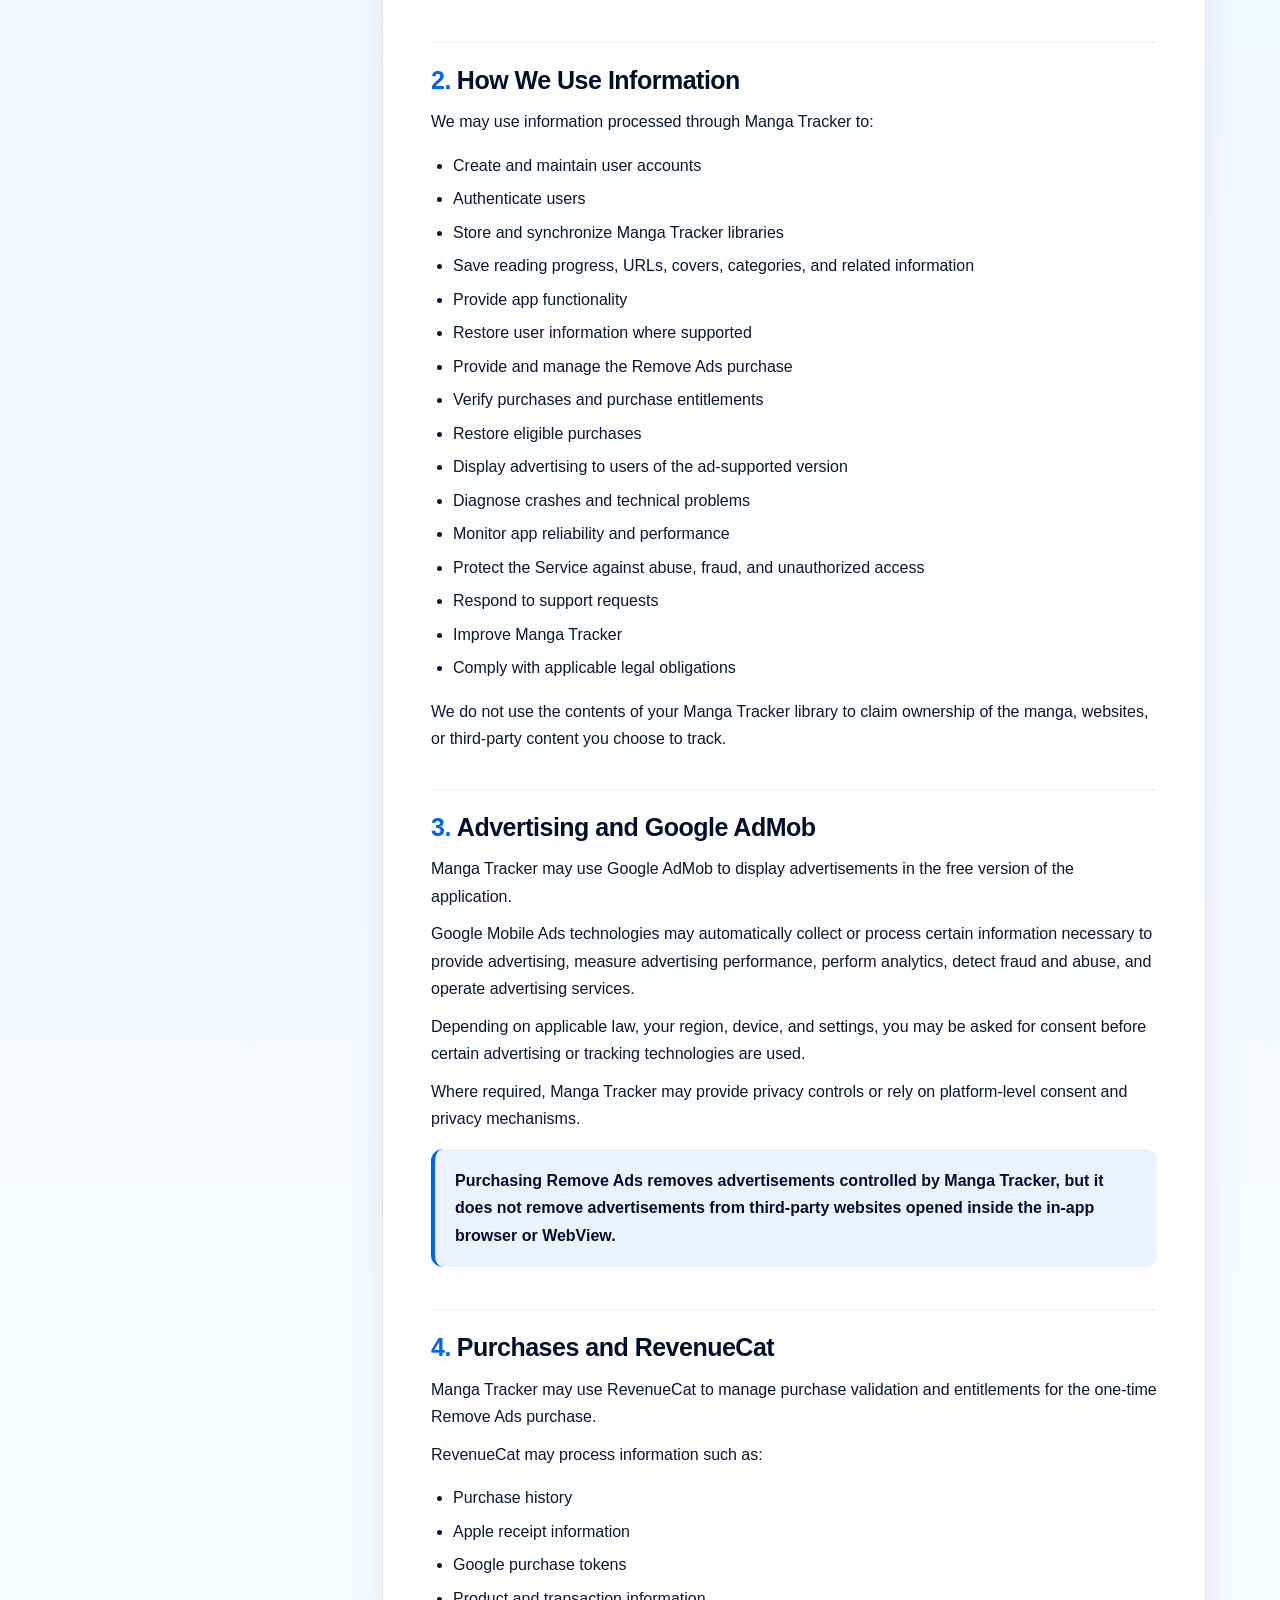
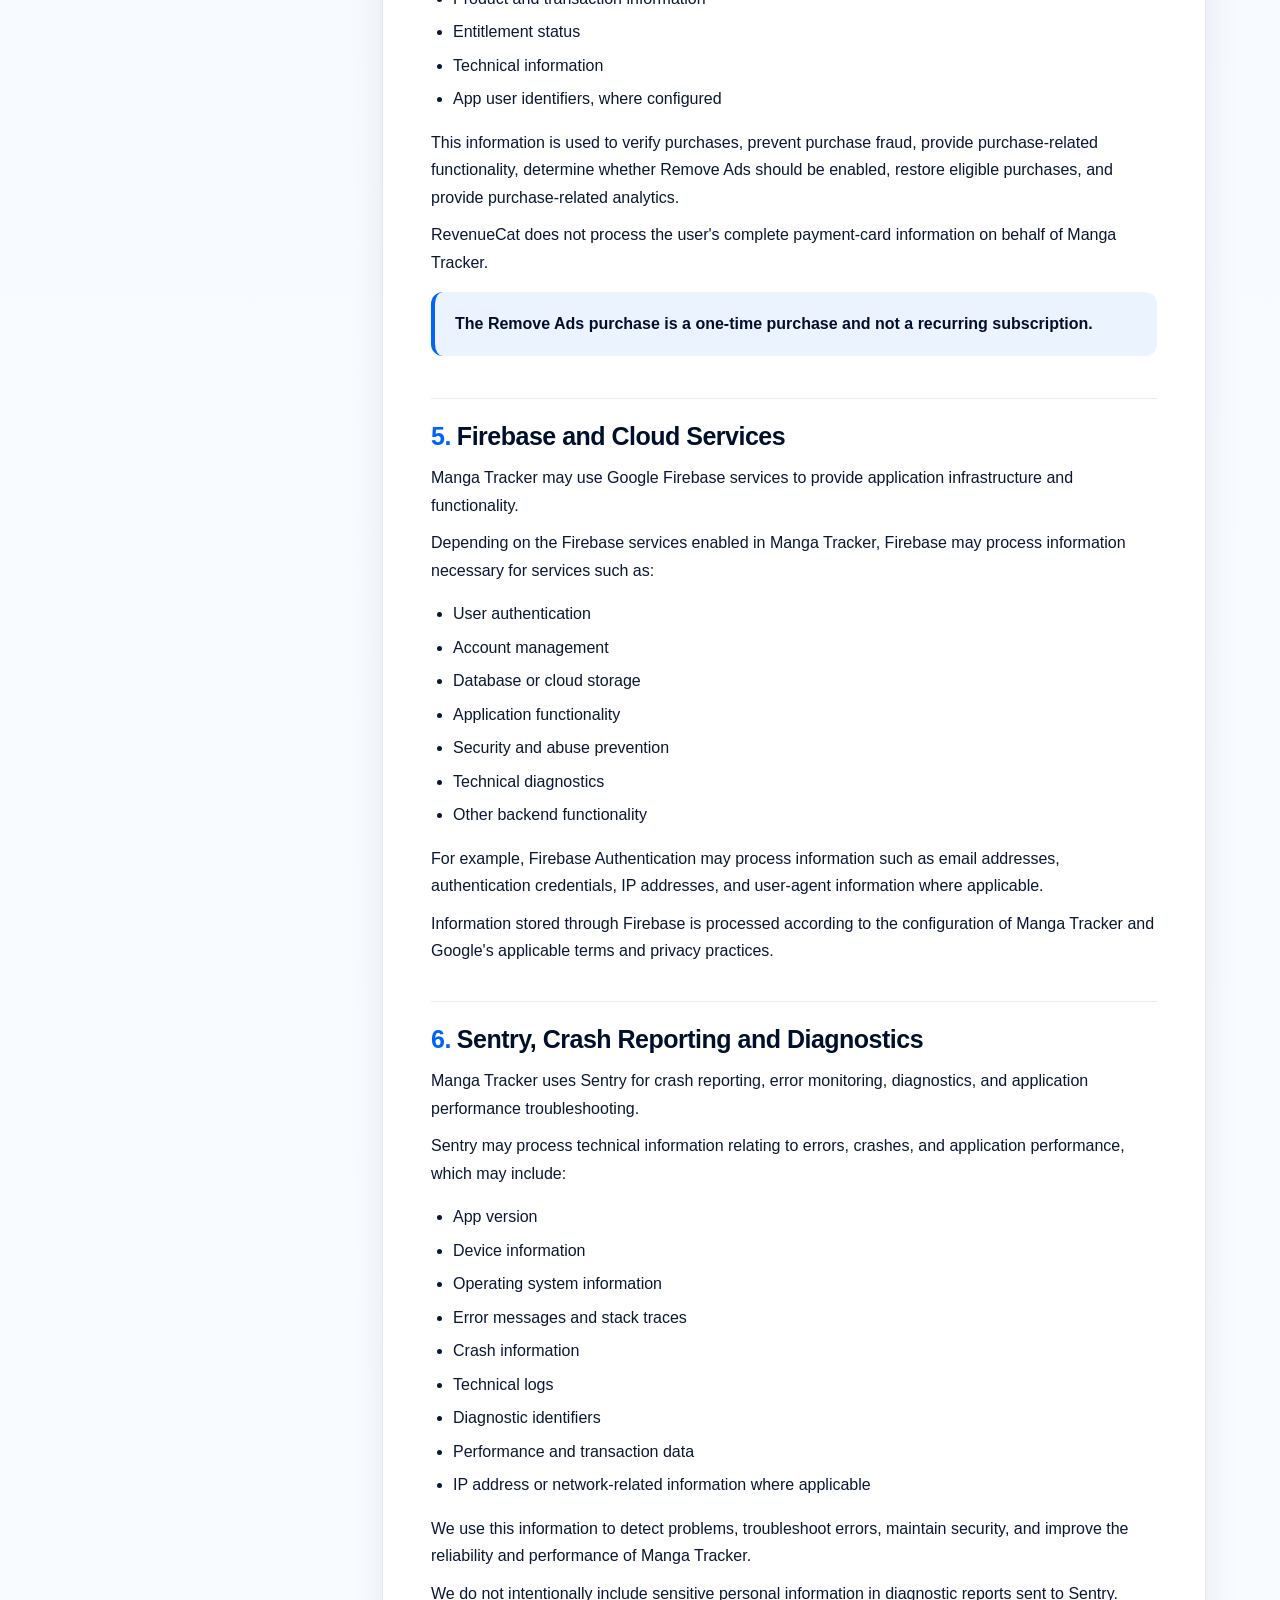
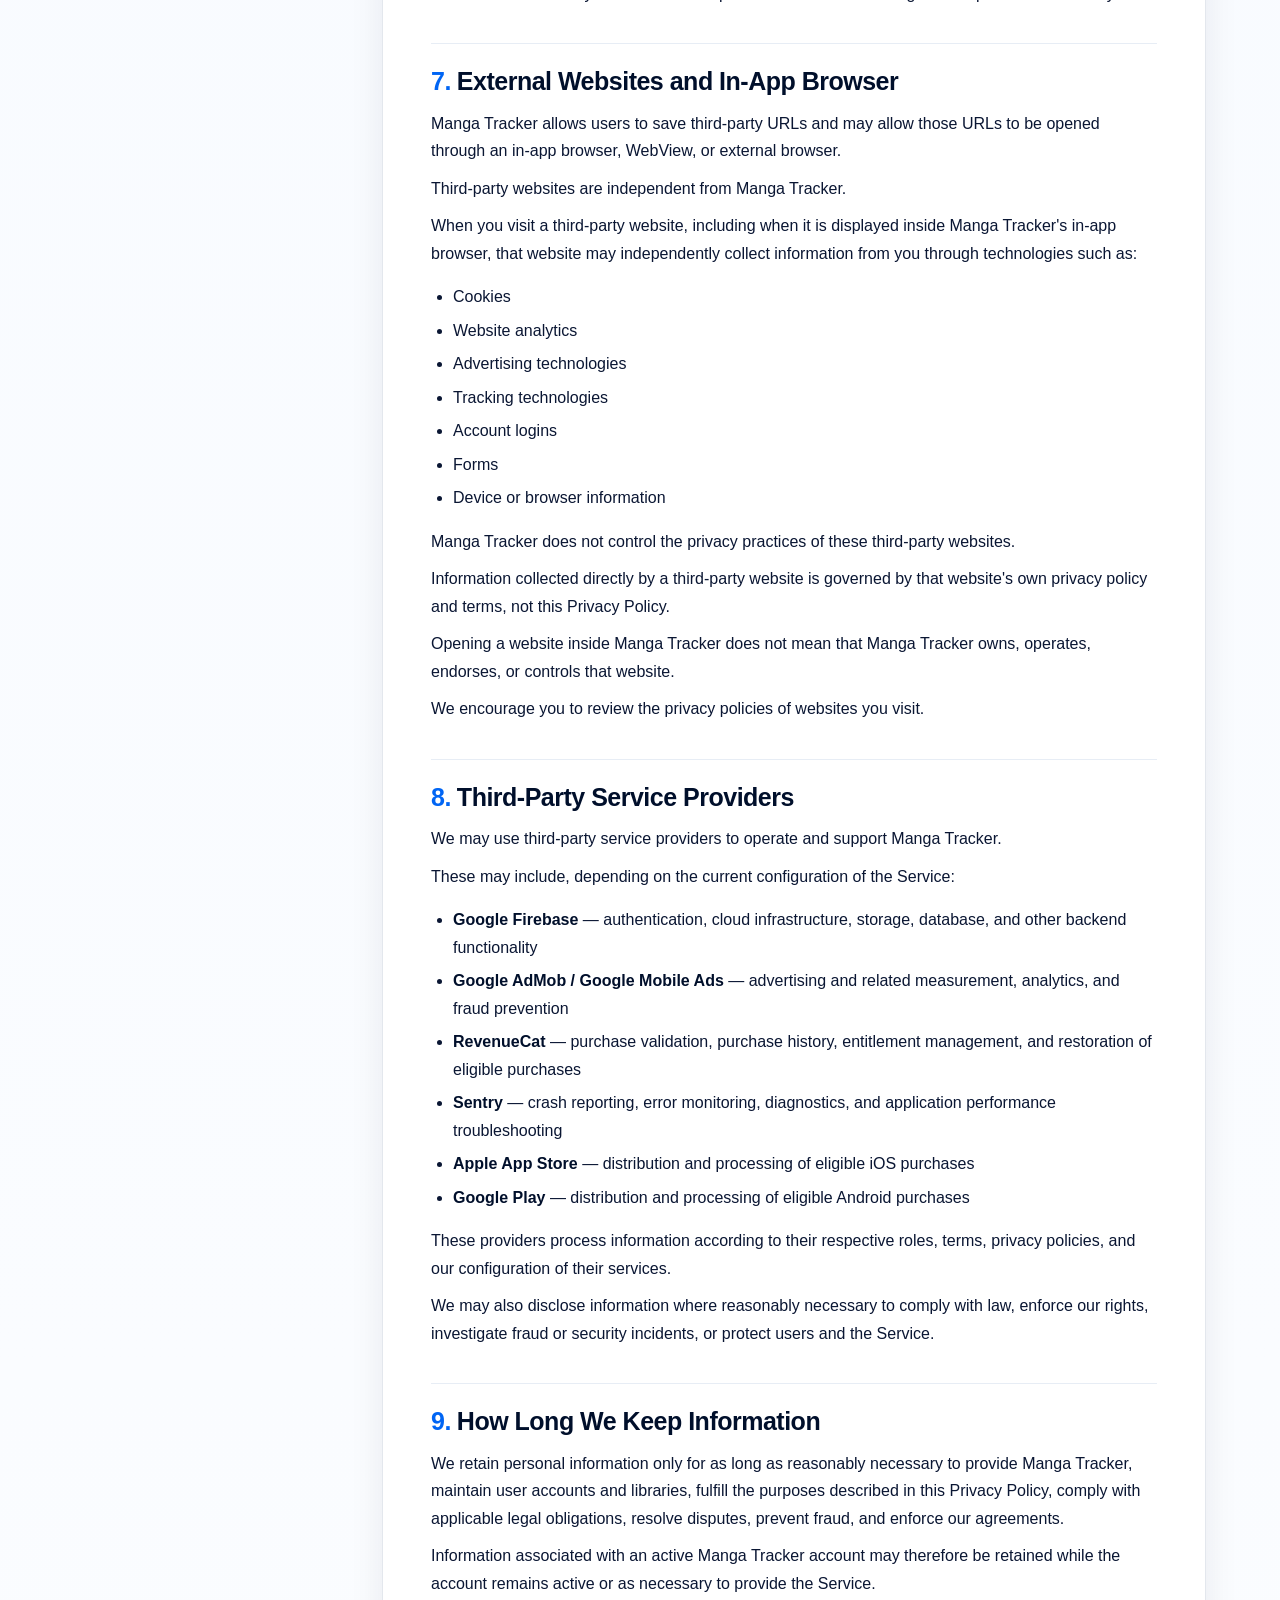
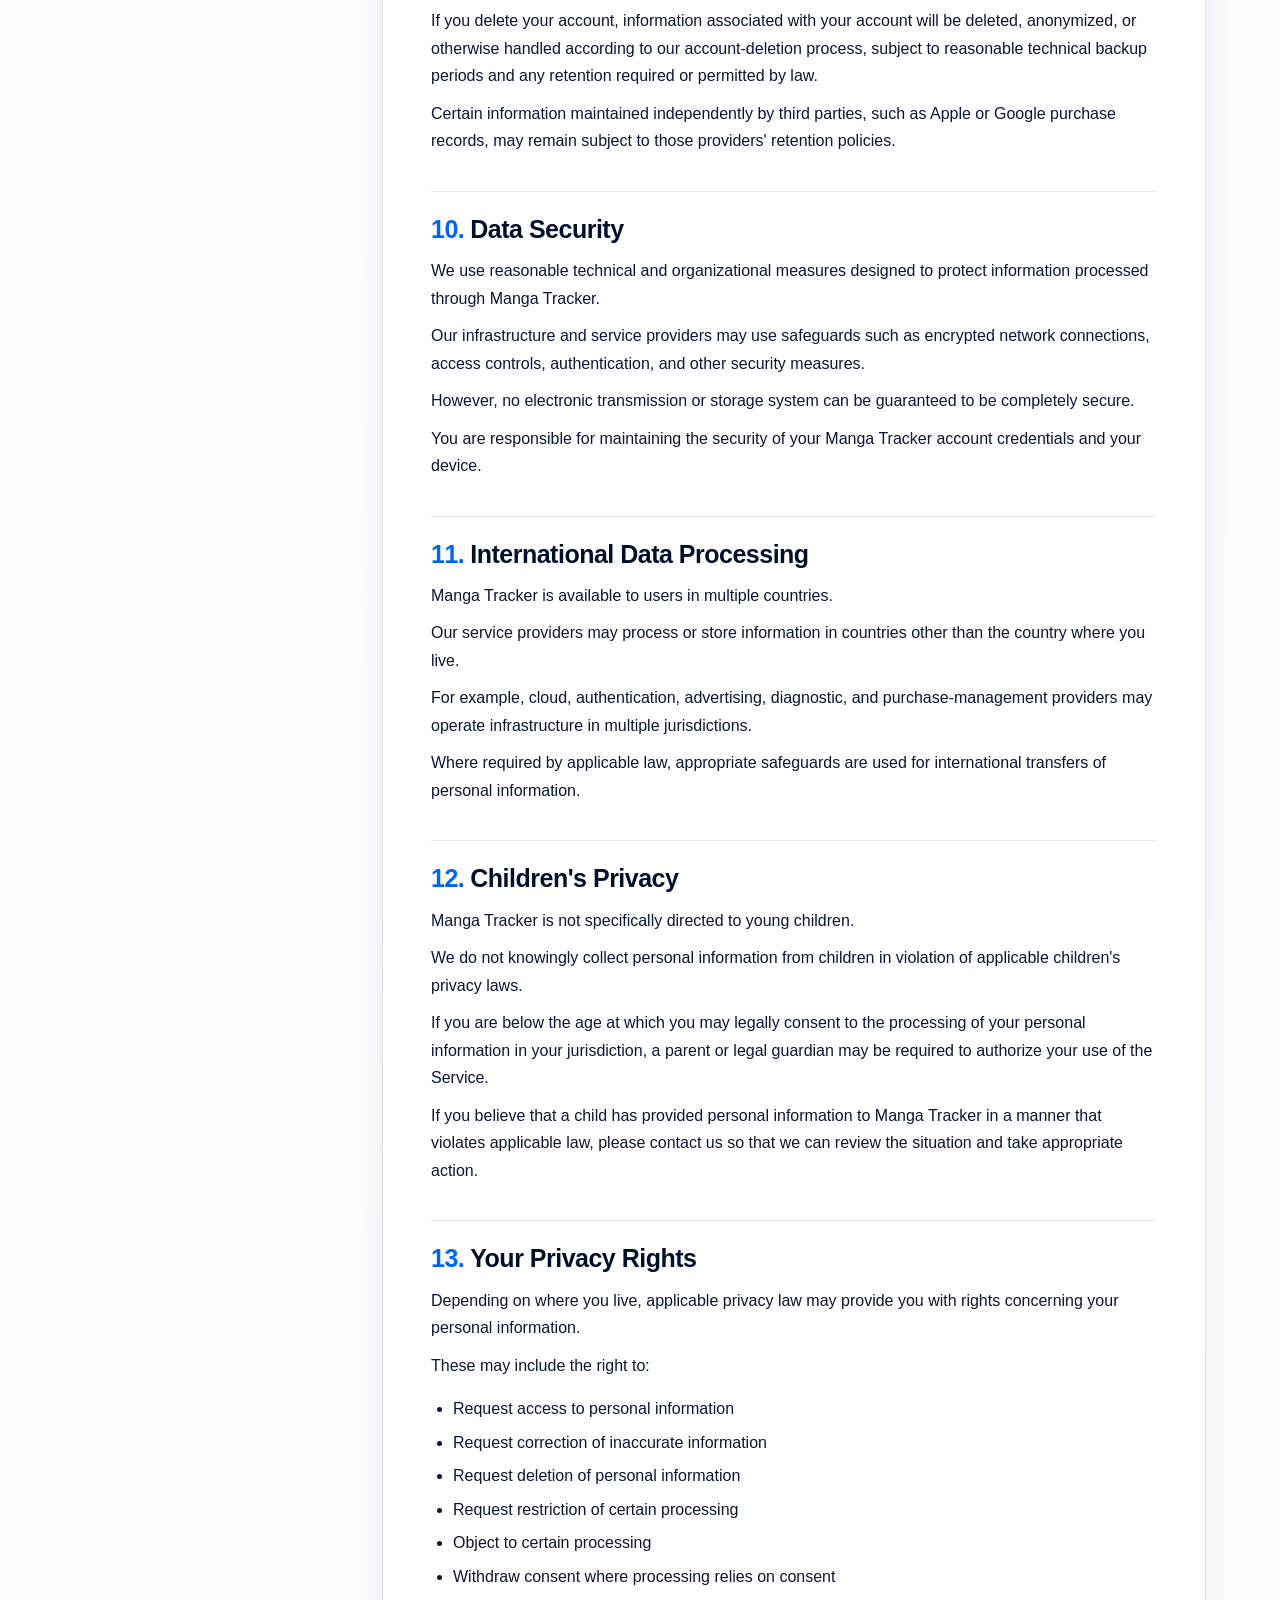
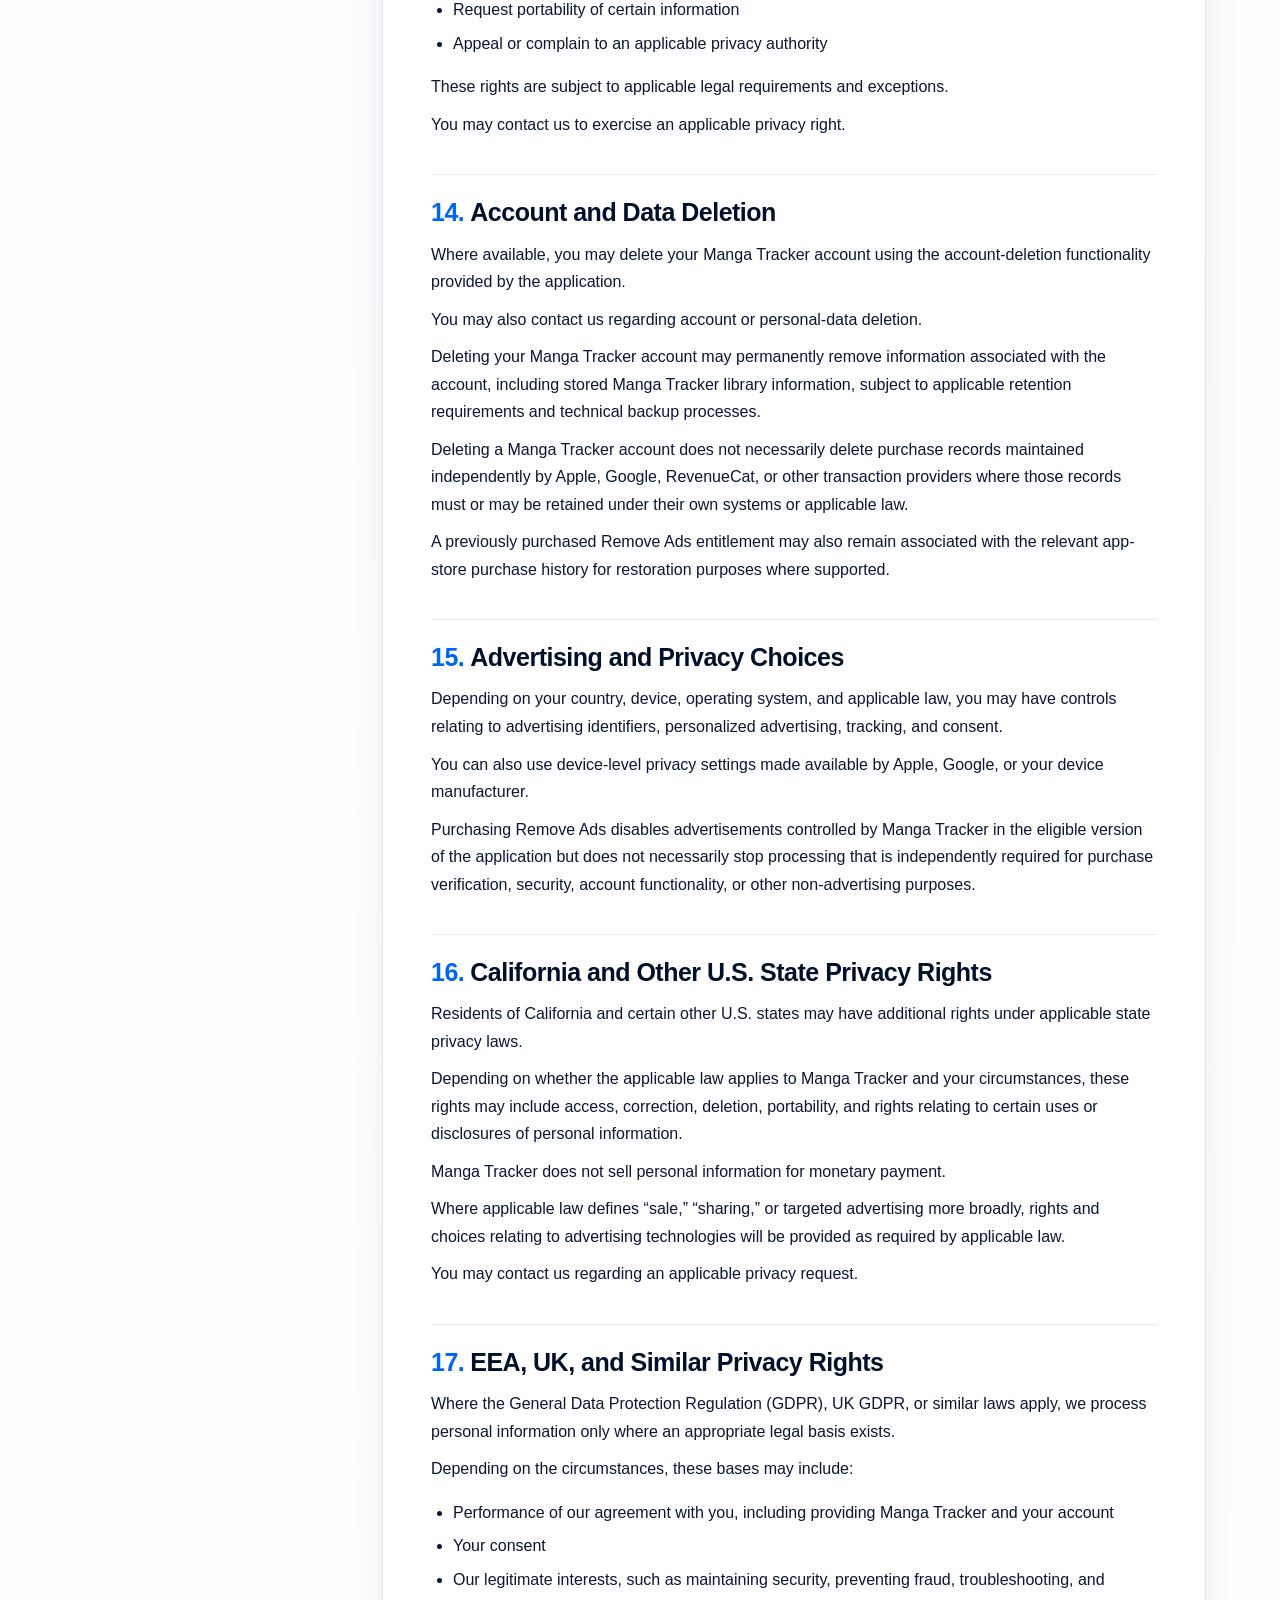
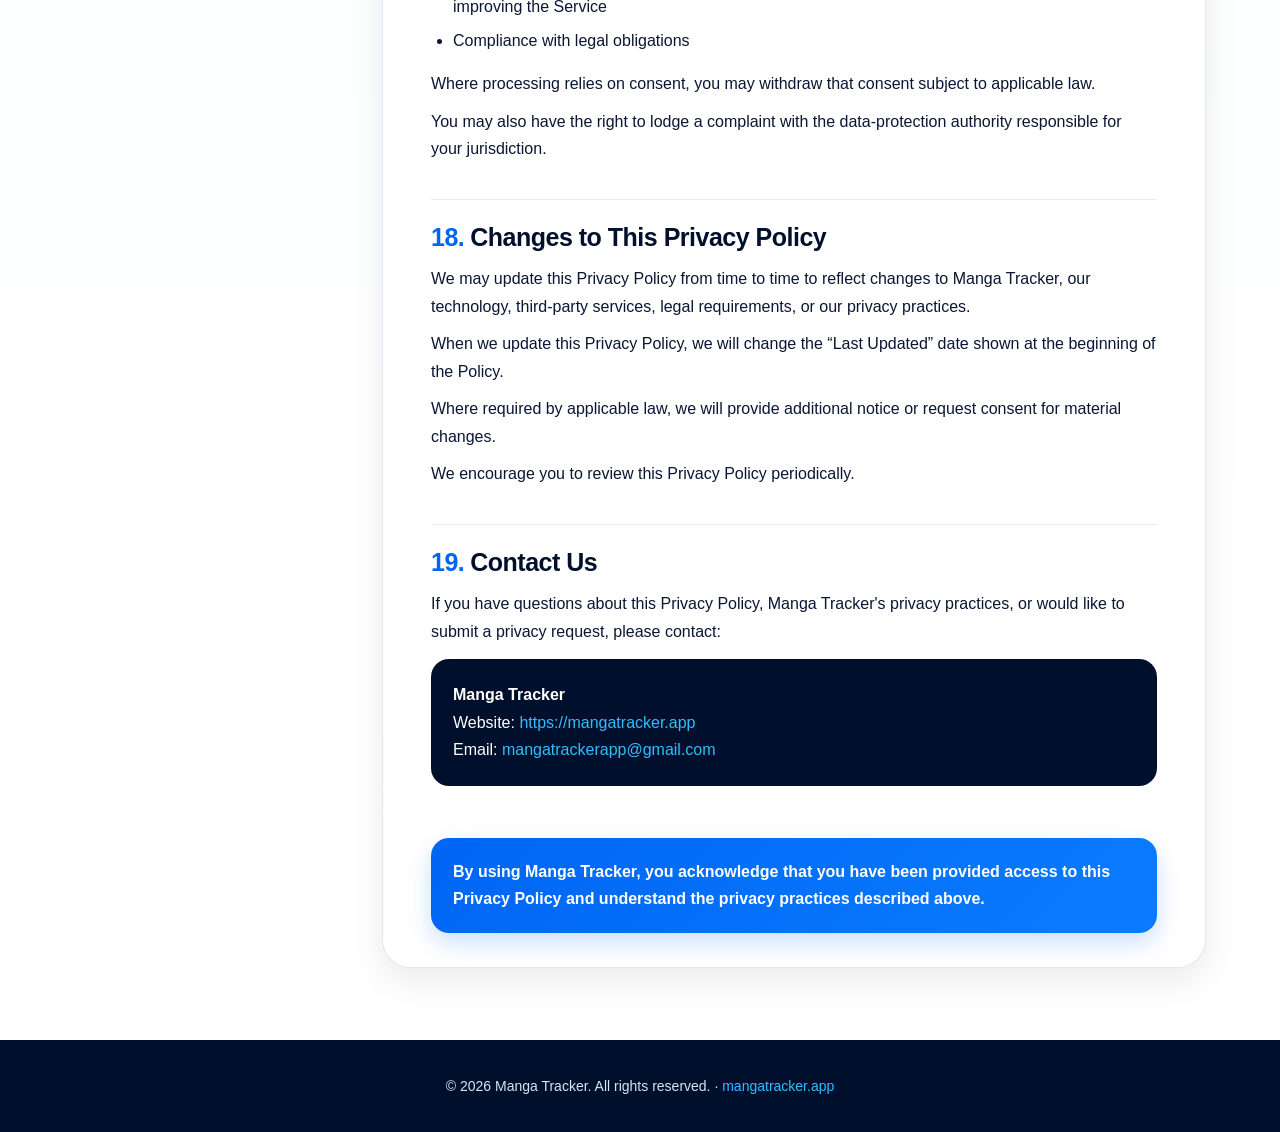
==== commit 33161577: "Update index.html" ====
--- a/privacy/index.html
+++ b/privacy/index.html
@@ -17,7 +17,9 @@
   </style>
 </head>
 <body>
-<header class="topbar"><div class="nav"><div class="brand"><div class="brand-mark">MT</div><span>Manga Tracker</span></div><nav class="nav-links" aria-label="Primary"><a href="https://mangatracker.app/">Home</a><a href="#contact">Contact</a><a class="pill" href="#privacy">Privacy Policy</a></nav></div></header>
+<header class="topbar"><div class="nav"><div class="brand"><div class="brand-mark">
+  <img src="/images/mt-icon.png" alt="Manga Tracker">
+</div><span>Manga Tracker</span></div><nav class="nav-links" aria-label="Primary"><a href="https://mangatracker.app/">Home</a><a href="#contact">Contact</a><a class="pill" href="#privacy">Privacy Policy</a></nav></div></header>
 <section class="hero"><div class="hero-inner"><div class="eyebrow">Legal · Manga Tracker</div><h1>Privacy Policy</h1><p>This Privacy Policy explains how Manga Tracker collects, uses, processes, and shares information when you use the Service.</p><div class="updated">Last Updated: August 11, 2026</div></div></section>
 <main class="page" id="privacy">
 <aside class="toc"><h2>On this page</h2><ol>
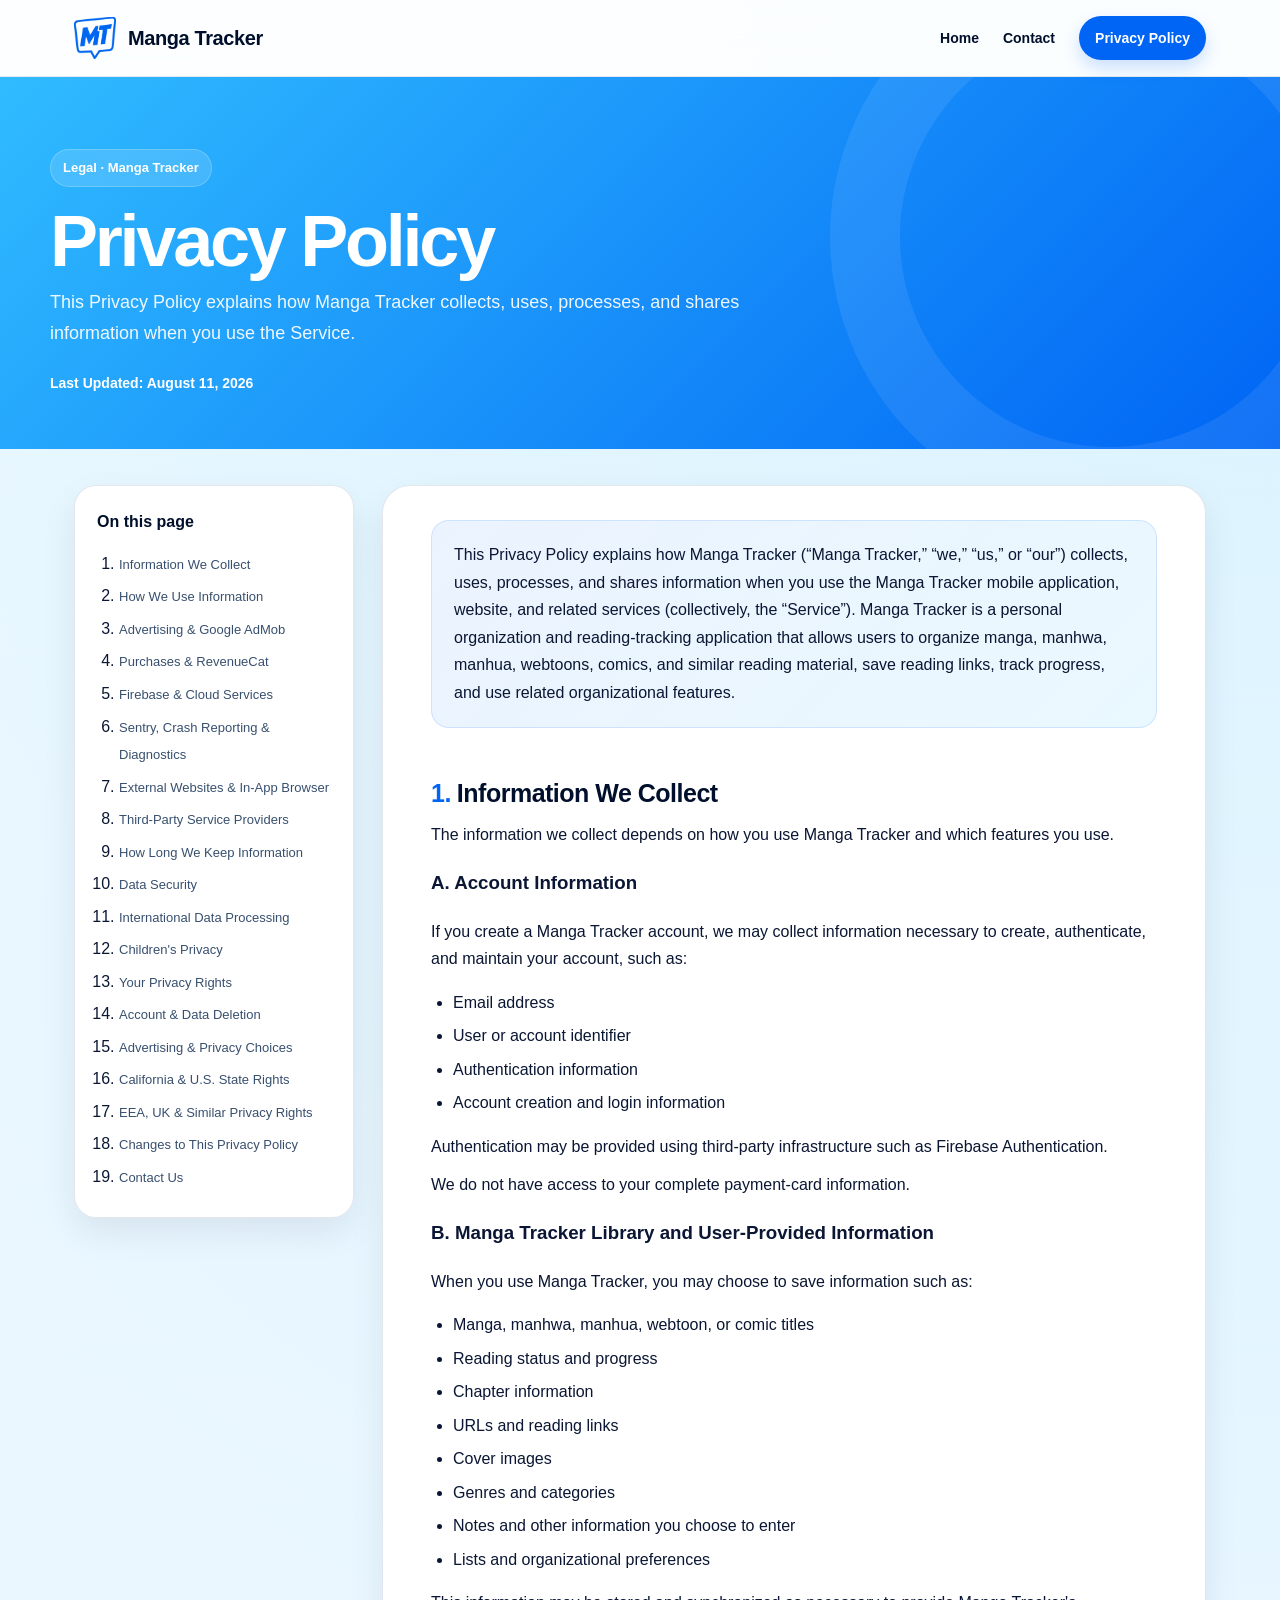
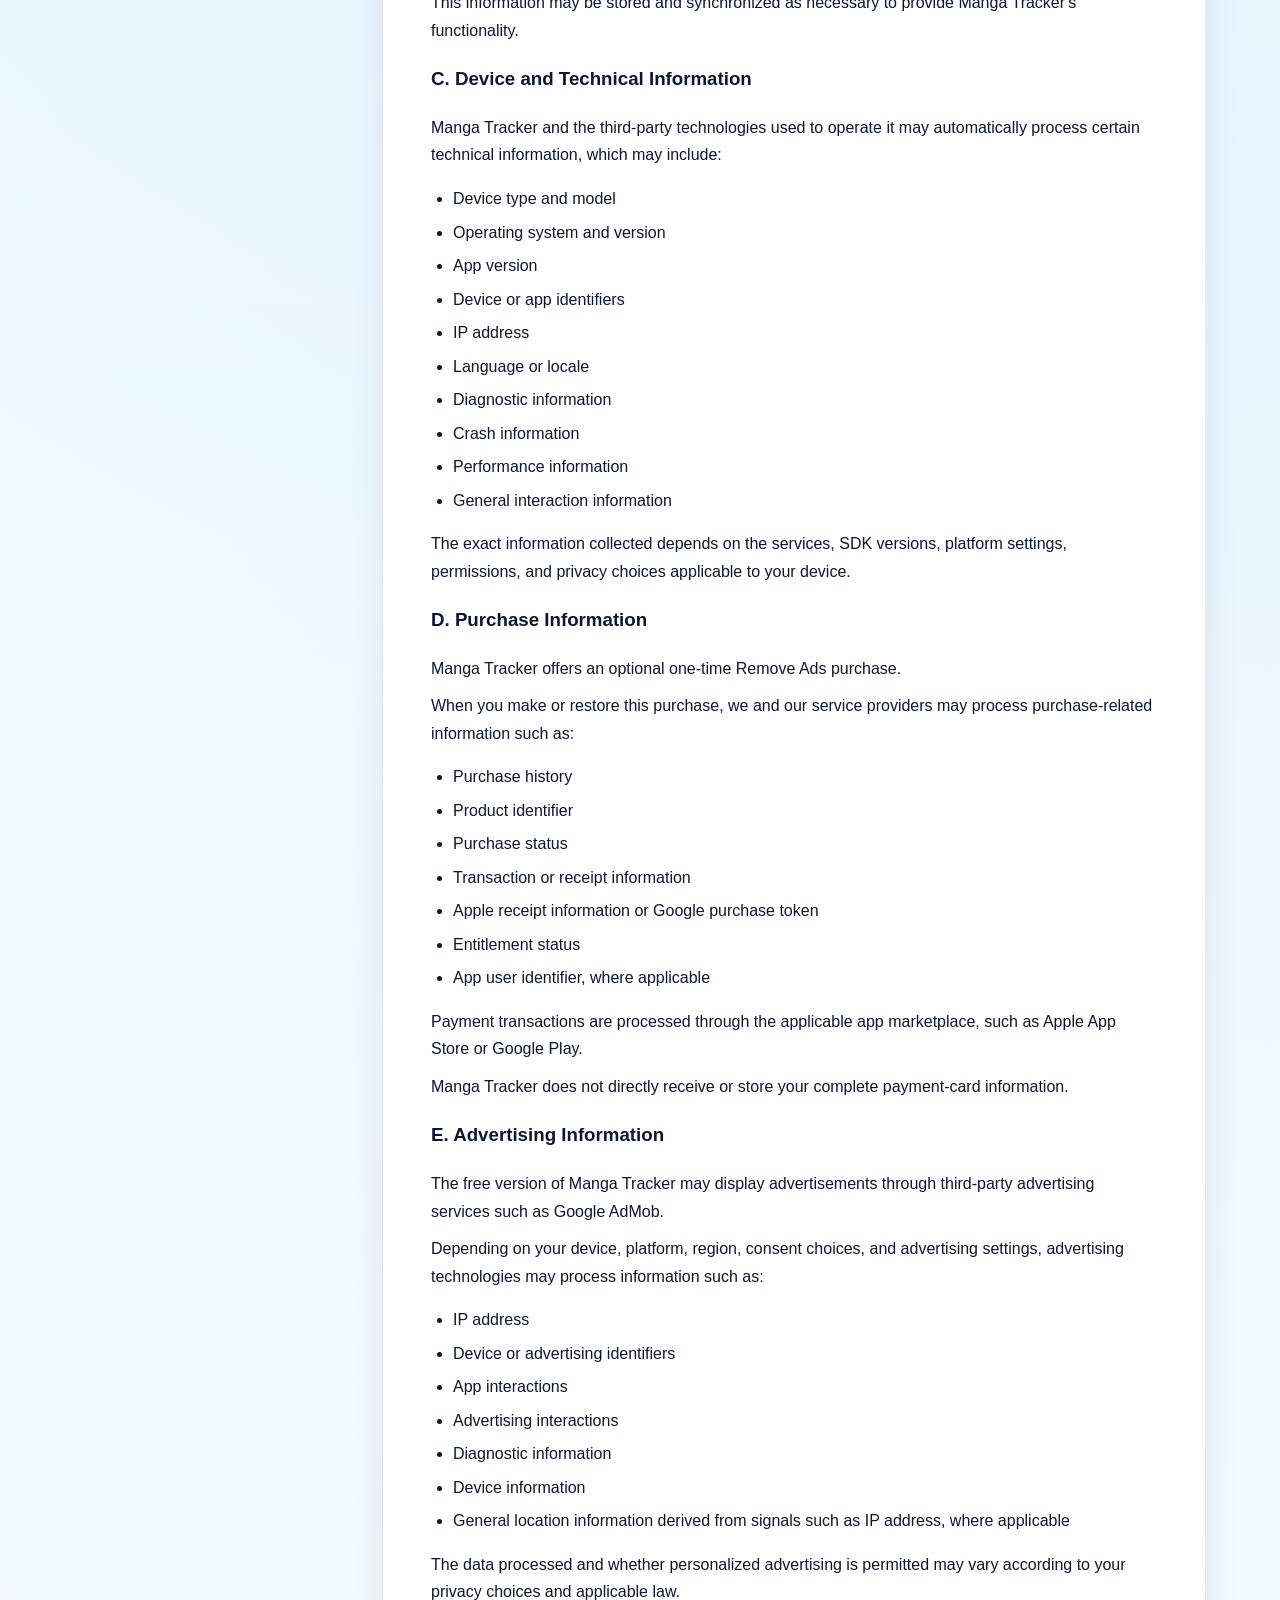
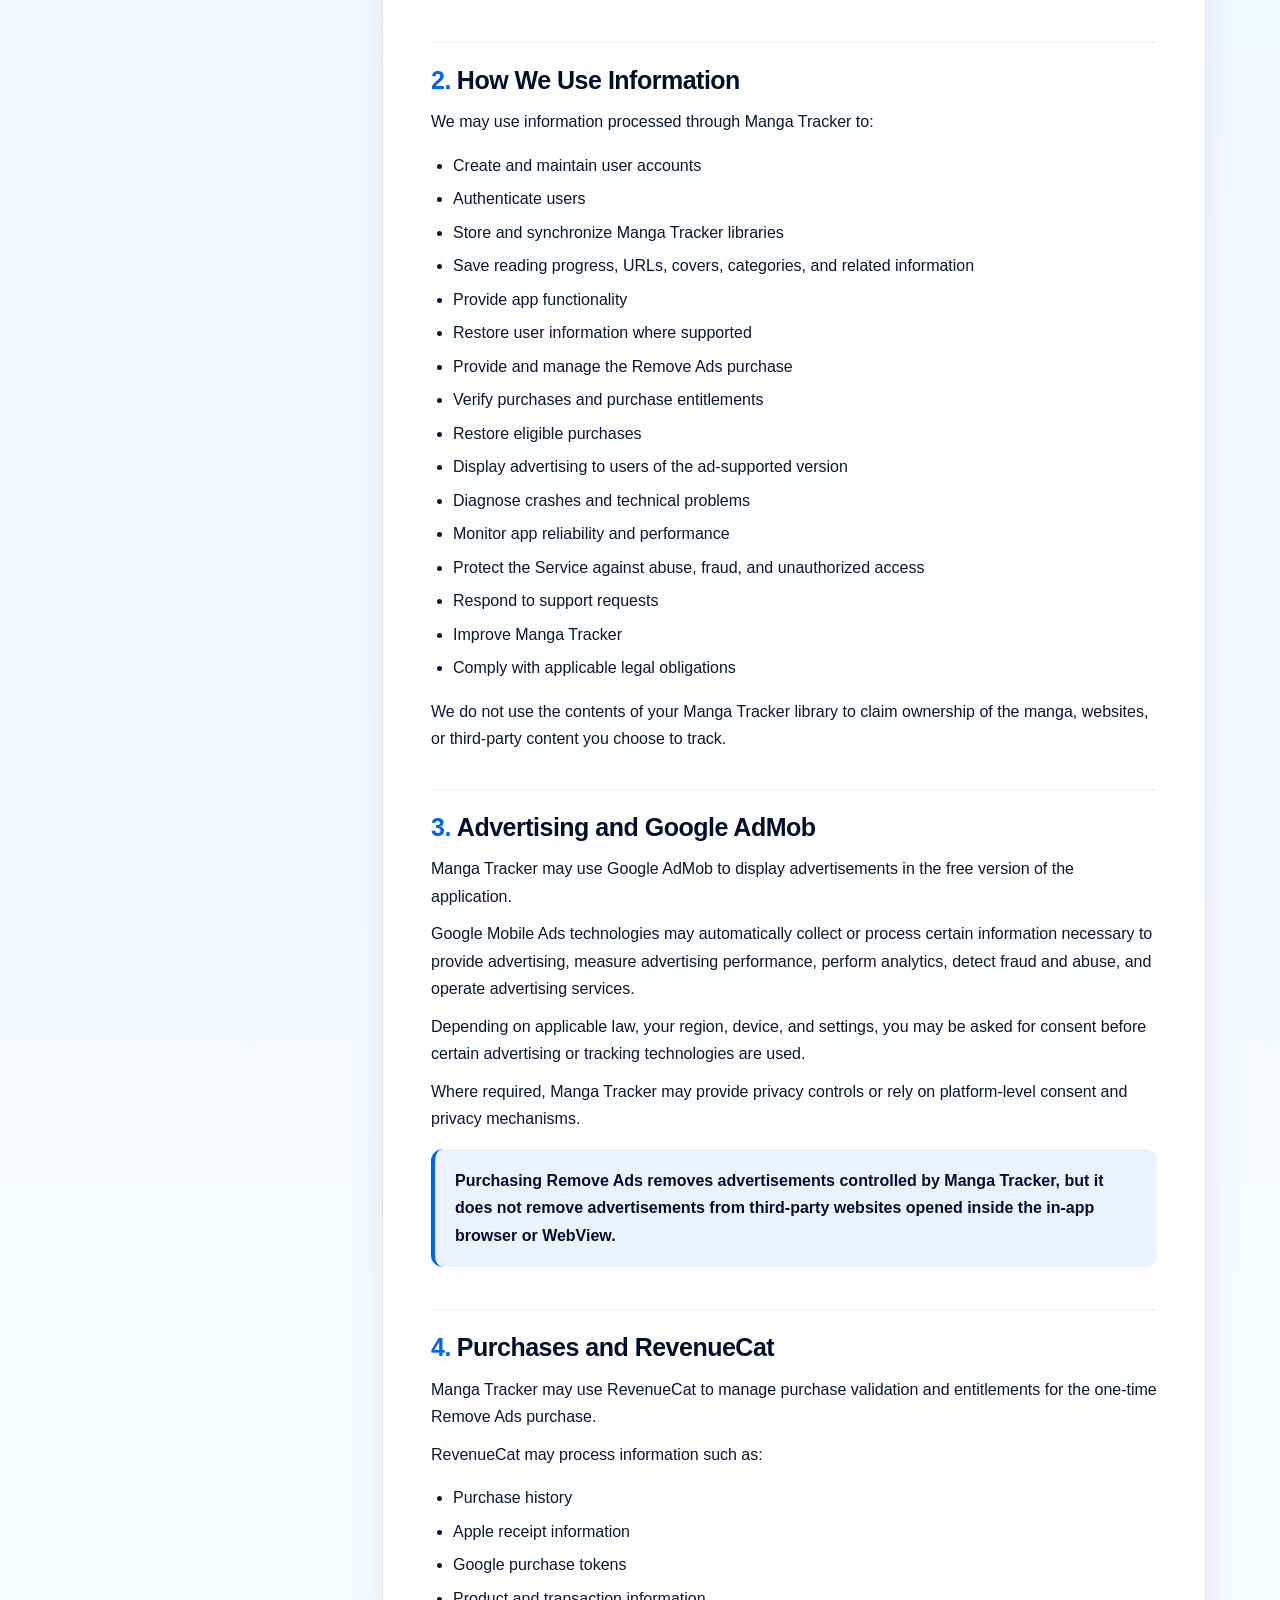
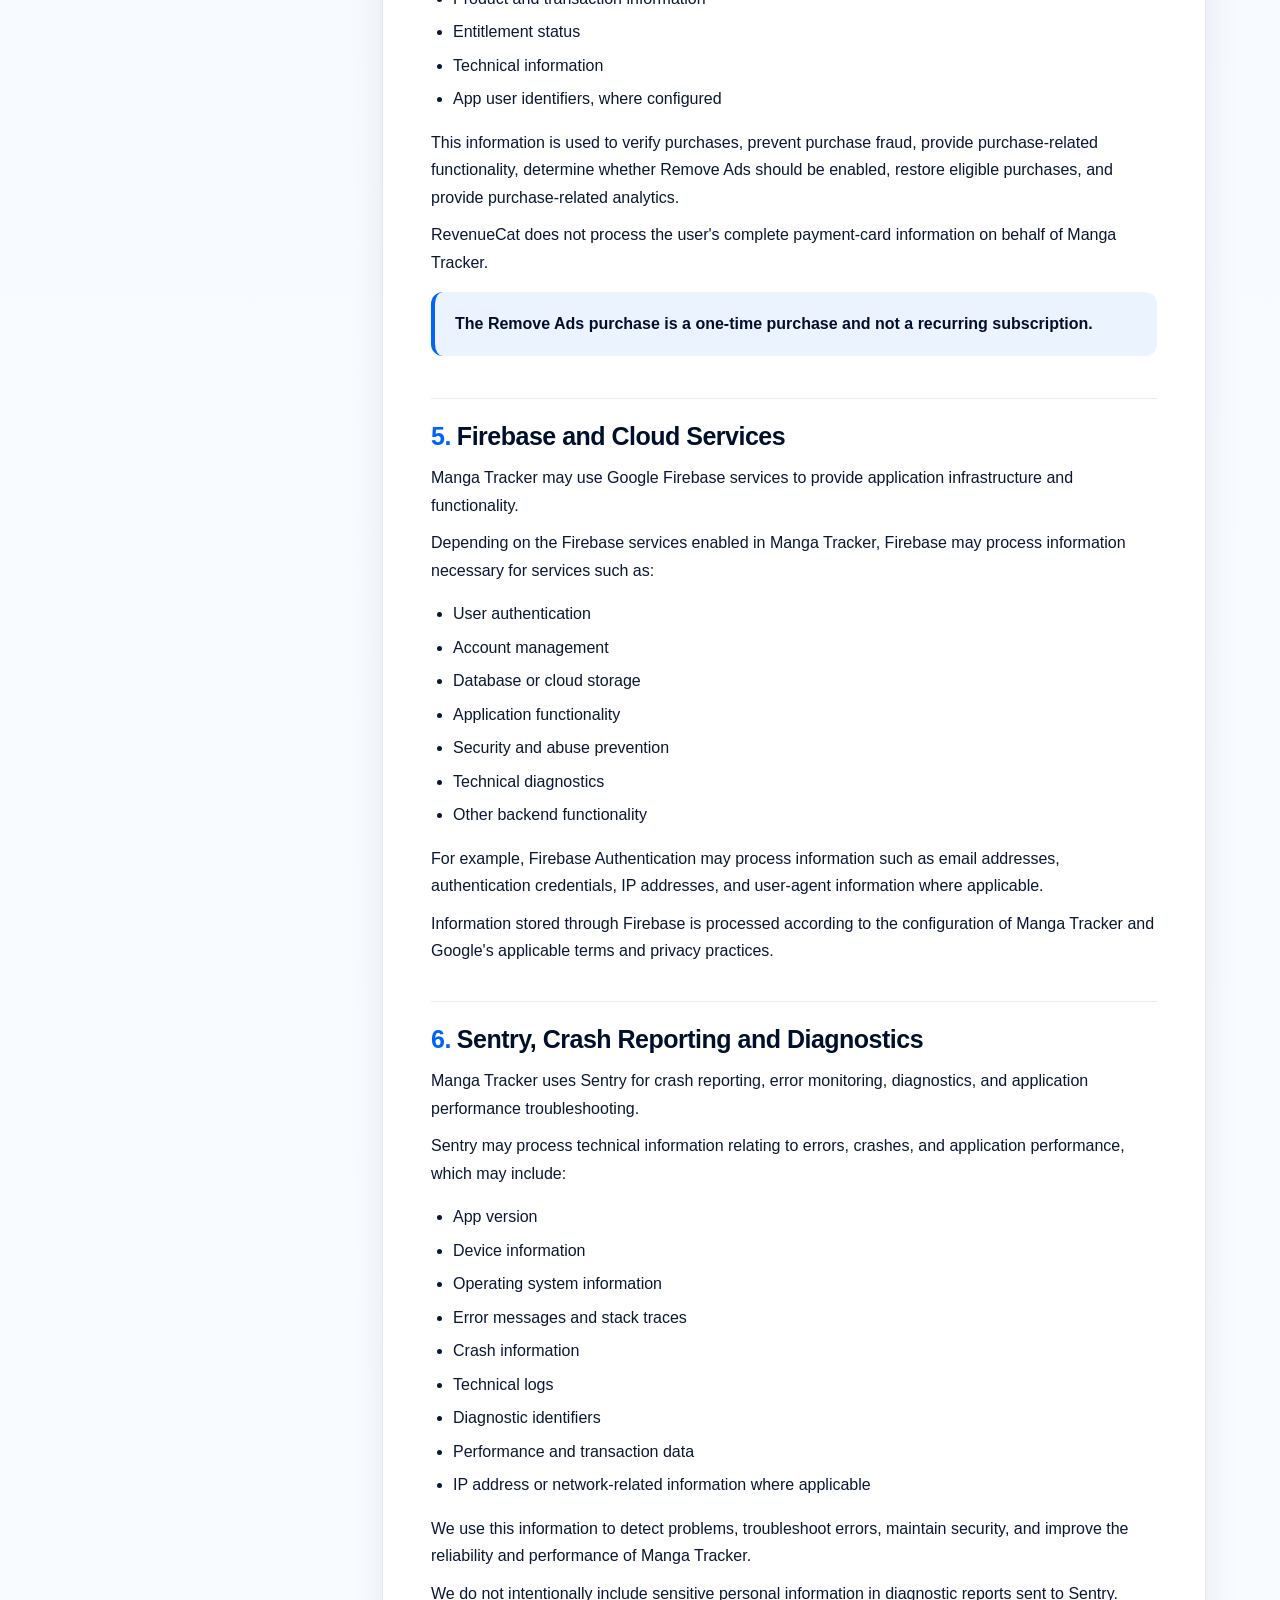
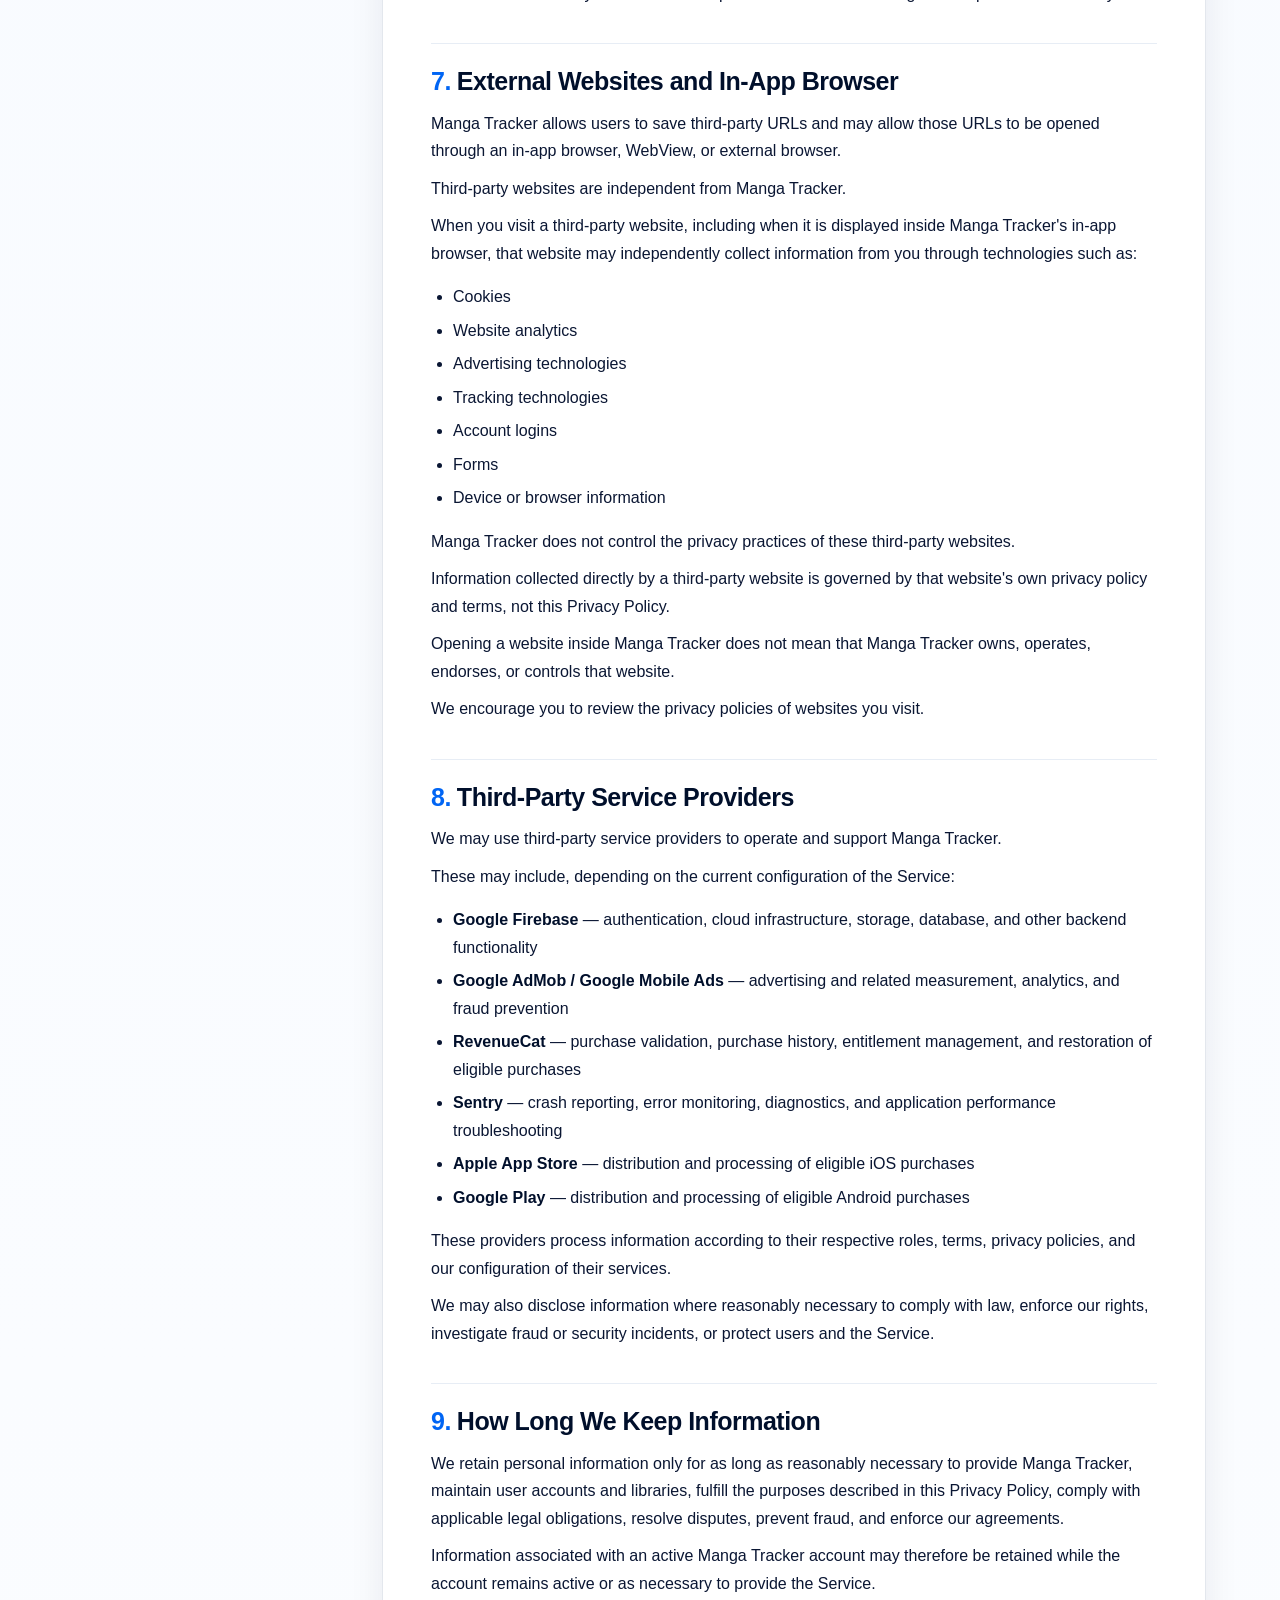
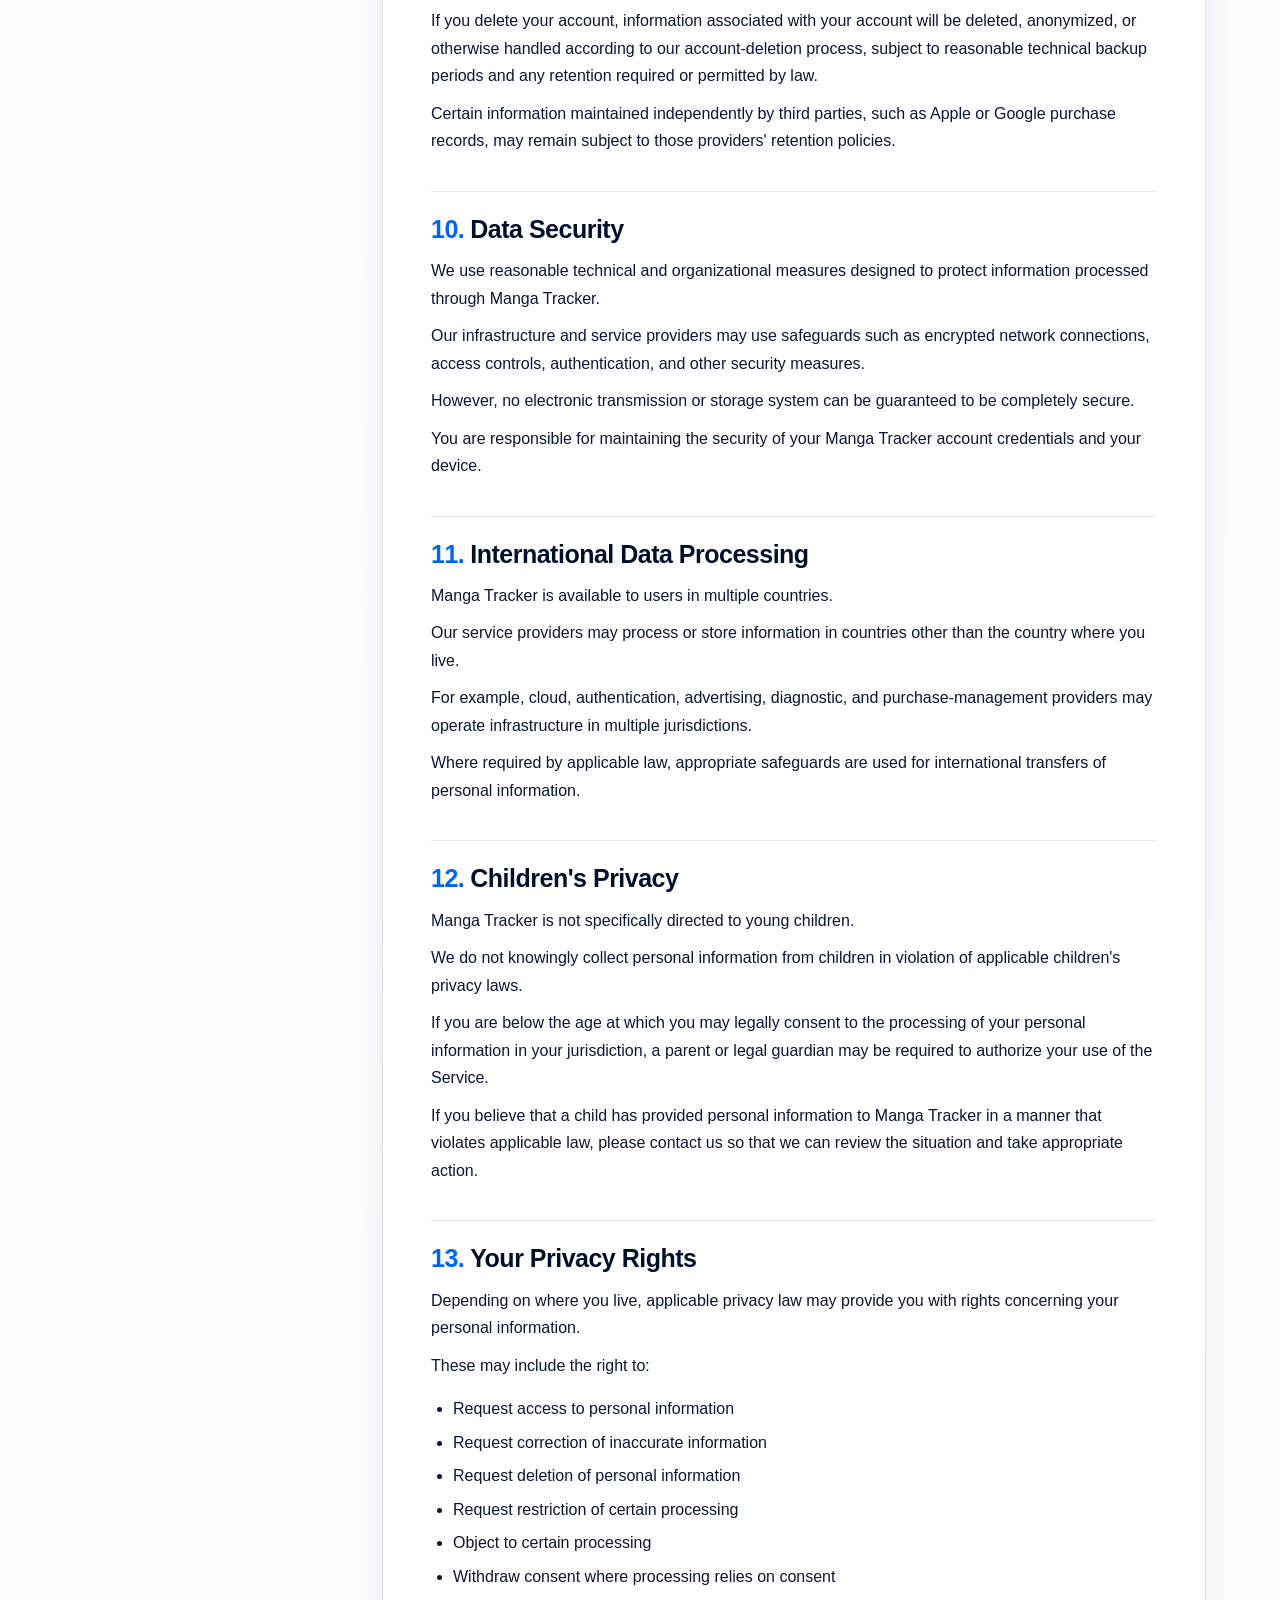
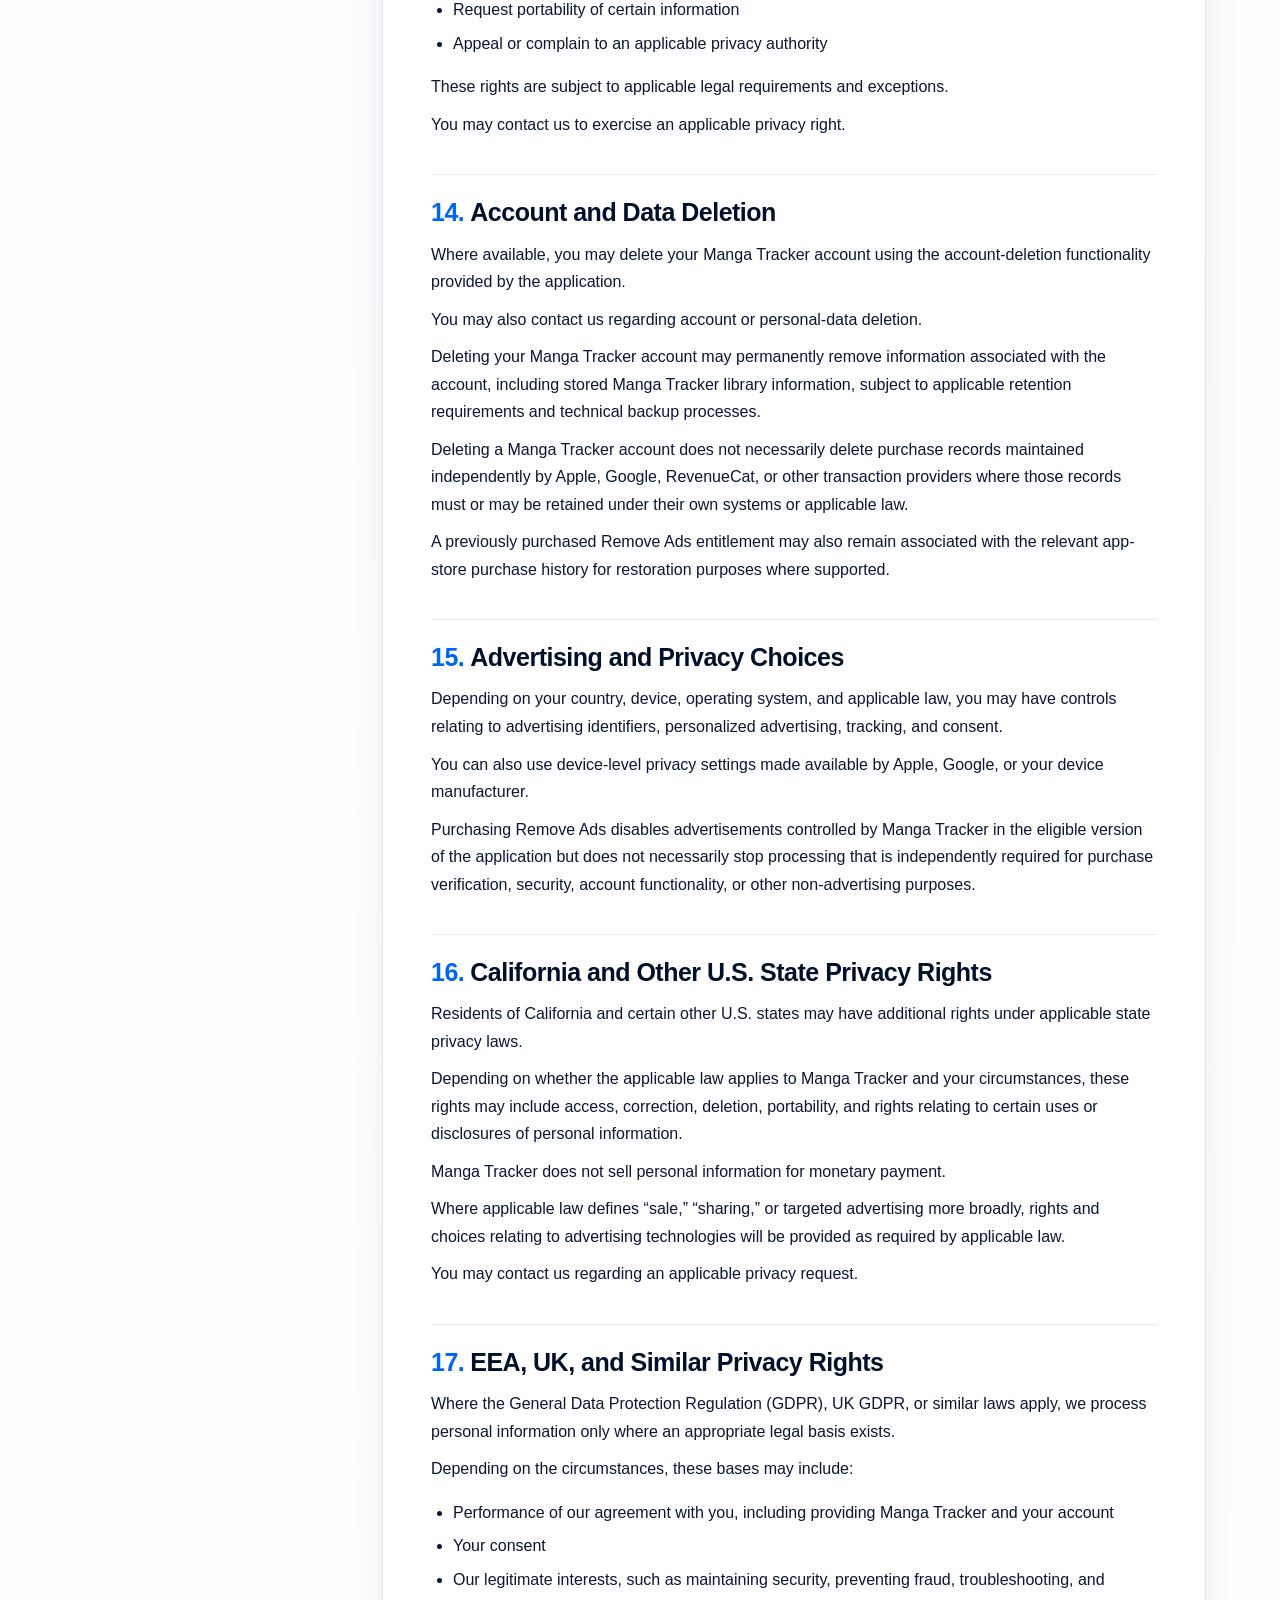
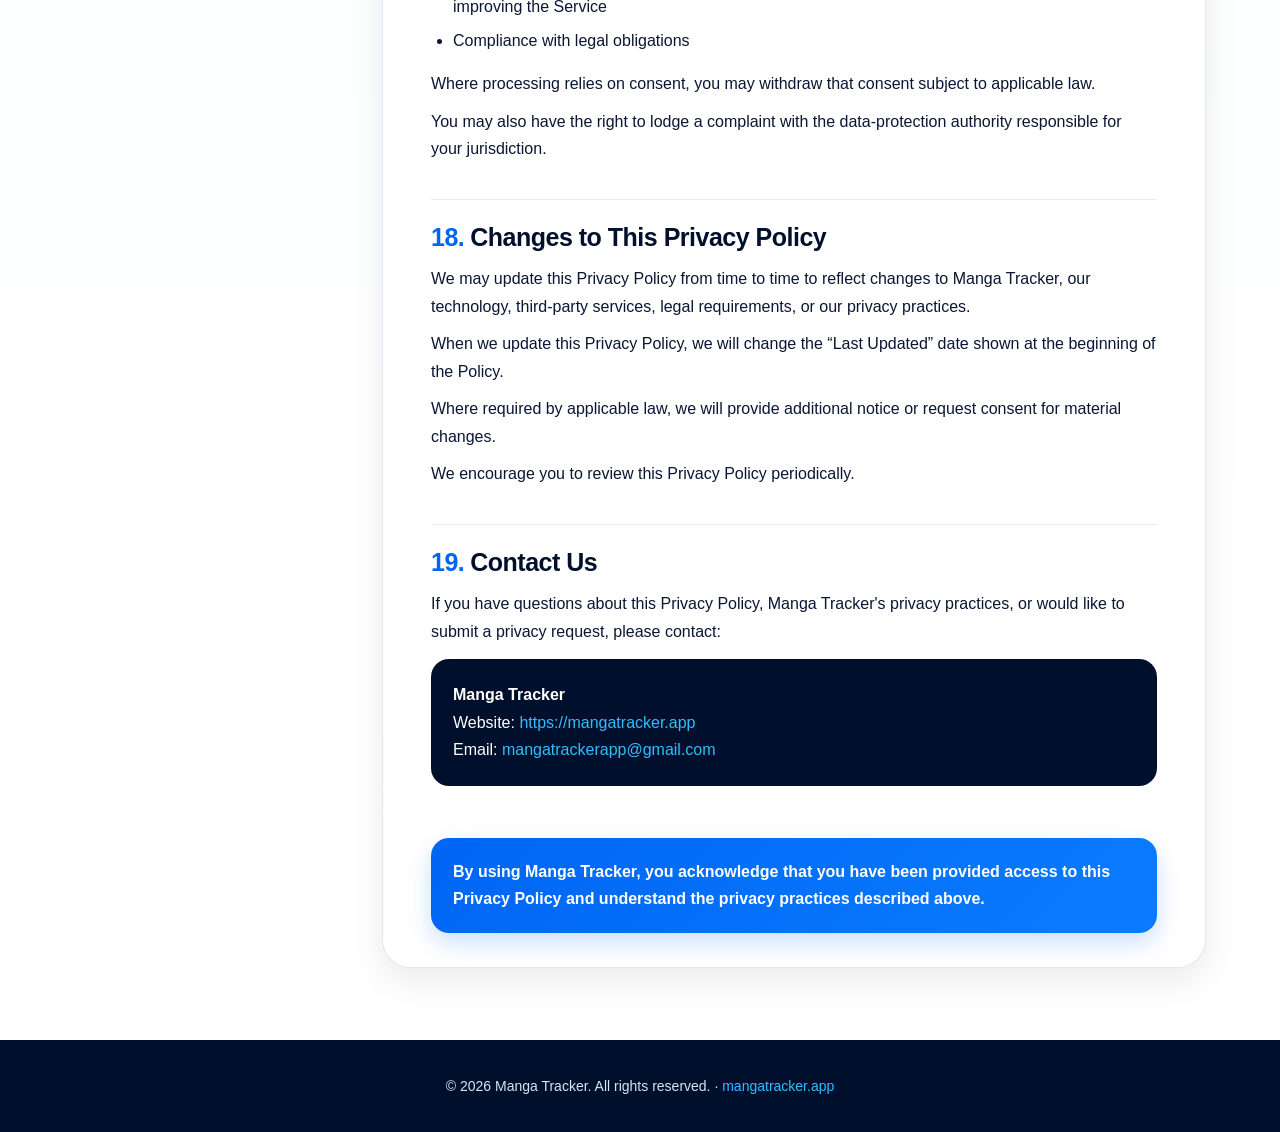
==== commit eb0054b9: "Update index.html" ====
--- a/privacy/index.html
+++ b/privacy/index.html
@@ -8,7 +8,20 @@
   <style>
     :root{--primary:#0065F4;--primary-dark:#000F2B;--secondary:#31BDFF;--accent:#F12833;--surface:#FFFFFF;--border:#AEBACB;--text:#0A1633;--muted:#64748B;--bg:#F5F9FF;--soft:#EAF3FF;--card:#FFFFFF;--shadow:0 14px 34px rgba(0,15,43,.08);--radius:22px}
     *{box-sizing:border-box}html{scroll-behavior:smooth}body{margin:0;font-family:Inter,ui-sans-serif,-apple-system,BlinkMacSystemFont,"Segoe UI",Roboto,Helvetica,Arial,sans-serif;background:radial-gradient(circle at top right,rgba(49,189,255,.18),transparent 28%),linear-gradient(180deg,#fff 0%,var(--bg) 26%,#fff 100%);color:var(--text);line-height:1.72}a{color:var(--primary);text-decoration:none}a:hover{text-decoration:underline}
-    .topbar{position:sticky;top:0;z-index:20;backdrop-filter:blur(14px);background:rgba(255,255,255,.88);border-bottom:1px solid rgba(174,186,203,.32)}.nav{max-width:1180px;margin:auto;padding:16px 24px;display:flex;align-items:center;justify-content:space-between;gap:18px}.brand{display:flex;align-items:center;gap:12px;font-weight:800;color:var(--primary-dark);letter-spacing:-.02em;font-size:20px}.brand-mark{width:42px;height:42px;border-radius:14px;display:grid;place-items:center;color:#fff;background:linear-gradient(135deg,var(--secondary),var(--primary));box-shadow:0 8px 18px rgba(0,101,244,.24);font-weight:900}.nav-links{display:flex;gap:24px;align-items:center;font-size:14px;font-weight:600}.nav-links a{color:var(--primary-dark)}.pill{display:inline-flex;align-items:center;justify-content:center;gap:8px;padding:10px 16px;border-radius:999px;background:var(--primary);color:white!important;box-shadow:0 8px 18px rgba(0,101,244,.2)}.pill:hover{text-decoration:none;filter:brightness(.98)}
+    .topbar{position:sticky;top:0;z-index:20;backdrop-filter:blur(14px);background:rgba(255,255,255,.88);border-bottom:1px solid rgba(174,186,203,.32)}.nav{max-width:1180px;margin:auto;padding:16px 24px;display:flex;align-items:center;justify-content:space-between;gap:18px}.brand{display:flex;align-items:center;gap:12px;font-weight:800;color:var(--primary-dark);letter-spacing:-.02em;font-size:20px}.brand-mark{
+  width:42px;
+  height:42px;
+  display:grid;
+  place-items:center;
+  flex-shrink:0;
+}
+
+.brand-mark img{
+  width:42px;
+  height:42px;
+  object-fit:contain;
+  display:block;
+}.nav-links{display:flex;gap:24px;align-items:center;font-size:14px;font-weight:600}.nav-links a{color:var(--primary-dark)}.pill{display:inline-flex;align-items:center;justify-content:center;gap:8px;padding:10px 16px;border-radius:999px;background:var(--primary);color:white!important;box-shadow:0 8px 18px rgba(0,101,244,.2)}.pill:hover{text-decoration:none;filter:brightness(.98)}
     .hero{padding:72px 24px 54px;background:linear-gradient(135deg,rgba(49,189,255,.98),rgba(0,101,244,.98)),var(--primary);color:white;position:relative;overflow:hidden}.hero:after{content:"";position:absolute;right:-110px;top:-120px;width:420px;height:420px;border-radius:50%;border:70px solid rgba(255,255,255,.08)}.hero-inner{max-width:1180px;margin:auto;position:relative;z-index:2}.eyebrow{display:inline-flex;align-items:center;gap:8px;padding:7px 12px;border-radius:999px;background:rgba(255,255,255,.14);border:1px solid rgba(255,255,255,.22);font-weight:700;font-size:13px}h1{font-size:clamp(42px,7vw,72px);margin:18px 0 10px;letter-spacing:-.045em;line-height:1}.hero p{max-width:700px;margin:0;font-size:18px;color:rgba(255,255,255,.92)}.updated{margin-top:22px;font-size:14px;font-weight:700;display:flex;align-items:center;gap:8px}
     .page{max-width:1180px;margin:auto;padding:36px 24px 72px;display:grid;grid-template-columns:280px minmax(0,1fr);gap:28px;align-items:start}.toc{position:sticky;top:88px;background:var(--surface);border:1px solid rgba(174,186,203,.34);border-radius:var(--radius);padding:22px;box-shadow:var(--shadow);max-height:calc(100vh - 112px);overflow:auto}.toc h2{margin:0 0 14px;font-size:16px;color:var(--primary-dark)}.toc ol{margin:0;padding-left:22px}.toc li{margin:5px 0}.toc a{color:#38506F;font-size:13px}.toc a:hover{color:var(--primary)}
     .content{background:var(--card);border:1px solid rgba(174,186,203,.34);border-radius:28px;box-shadow:var(--shadow);padding:34px clamp(22px,4vw,48px)}.intro{background:linear-gradient(135deg,rgba(0,101,244,.08),rgba(49,189,255,.10));border:1px solid rgba(0,101,244,.13);border-radius:18px;padding:20px 22px;margin-bottom:28px}section{scroll-margin-top:110px;padding:12px 0 26px;border-bottom:1px solid #E7EDF5}section:last-of-type{border-bottom:none}h2.section-title{margin:10px 0 12px;font-size:25px;line-height:1.25;color:var(--primary-dark);letter-spacing:-.02em}.section-number{color:var(--primary);margin-right:6px}p{margin:10px 0}ul{padding-left:22px}li{margin:6px 0}strong{color:var(--primary-dark)}.note{padding:18px 20px;border-left:4px solid var(--secondary);background:#F3FAFF;border-radius:12px;margin:16px 0}.important{padding:18px 20px;border-left:4px solid var(--primary);background:var(--soft);border-radius:12px;margin:16px 0}.contact-card{background:var(--primary-dark);color:white;border-radius:18px;padding:22px;margin-top:14px}.contact-card a{color:var(--secondary)}.agreement{margin-top:26px;background:linear-gradient(135deg,var(--primary),#0A7CFF);color:white;padding:20px 22px;border-radius:18px;box-shadow:0 10px 24px rgba(0,101,244,.2);font-weight:700}
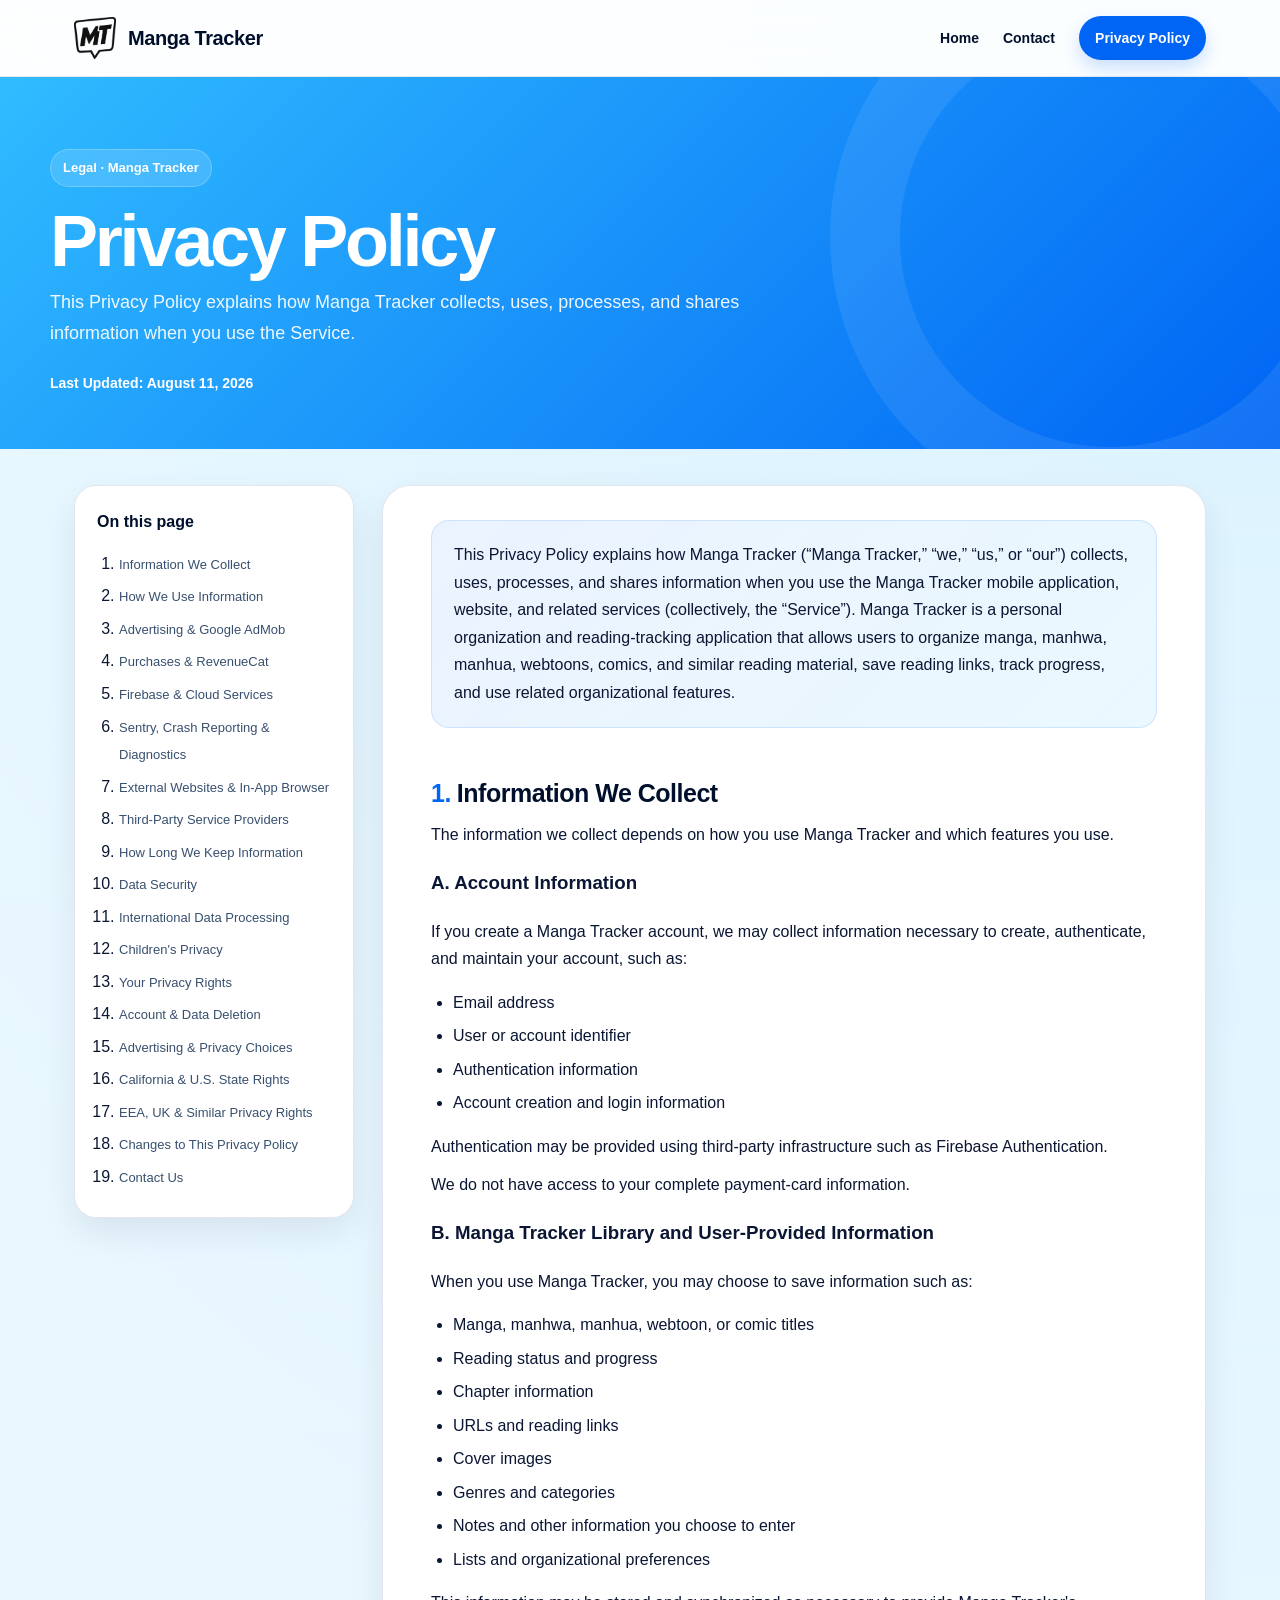
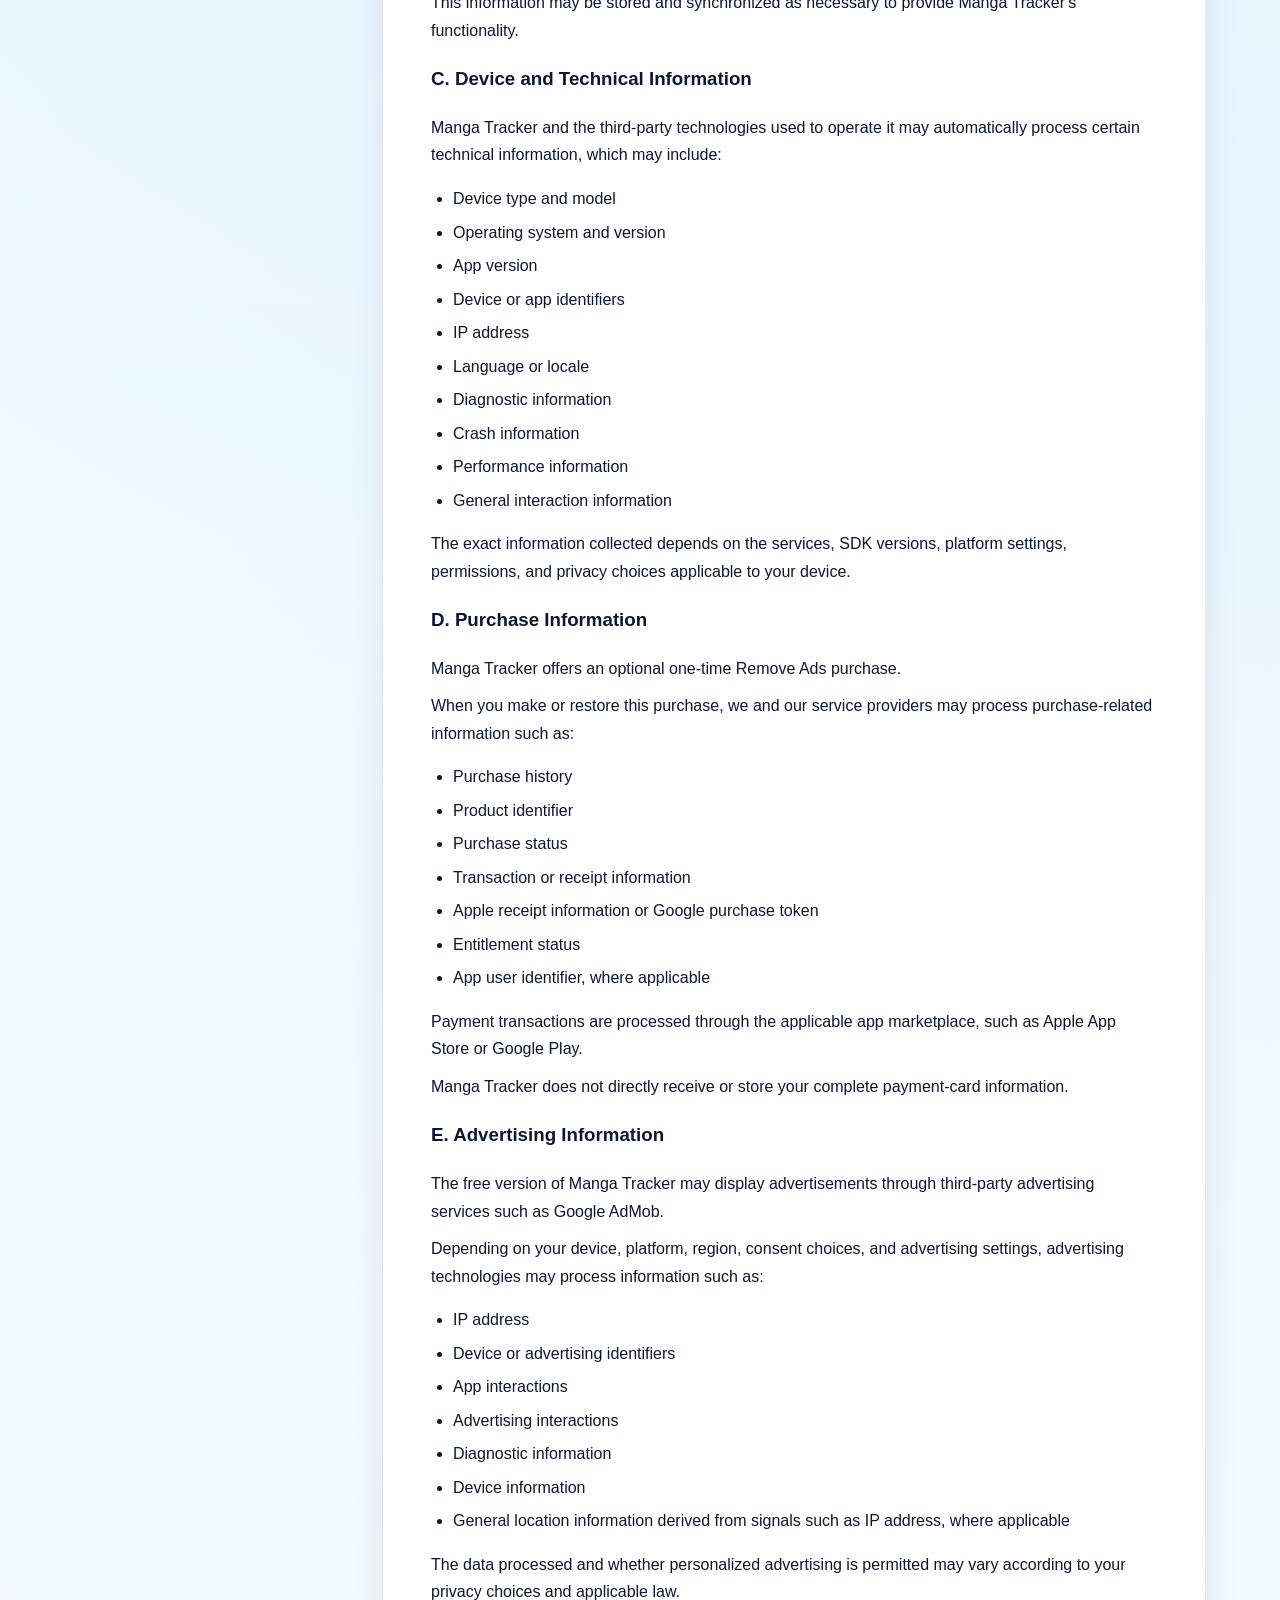
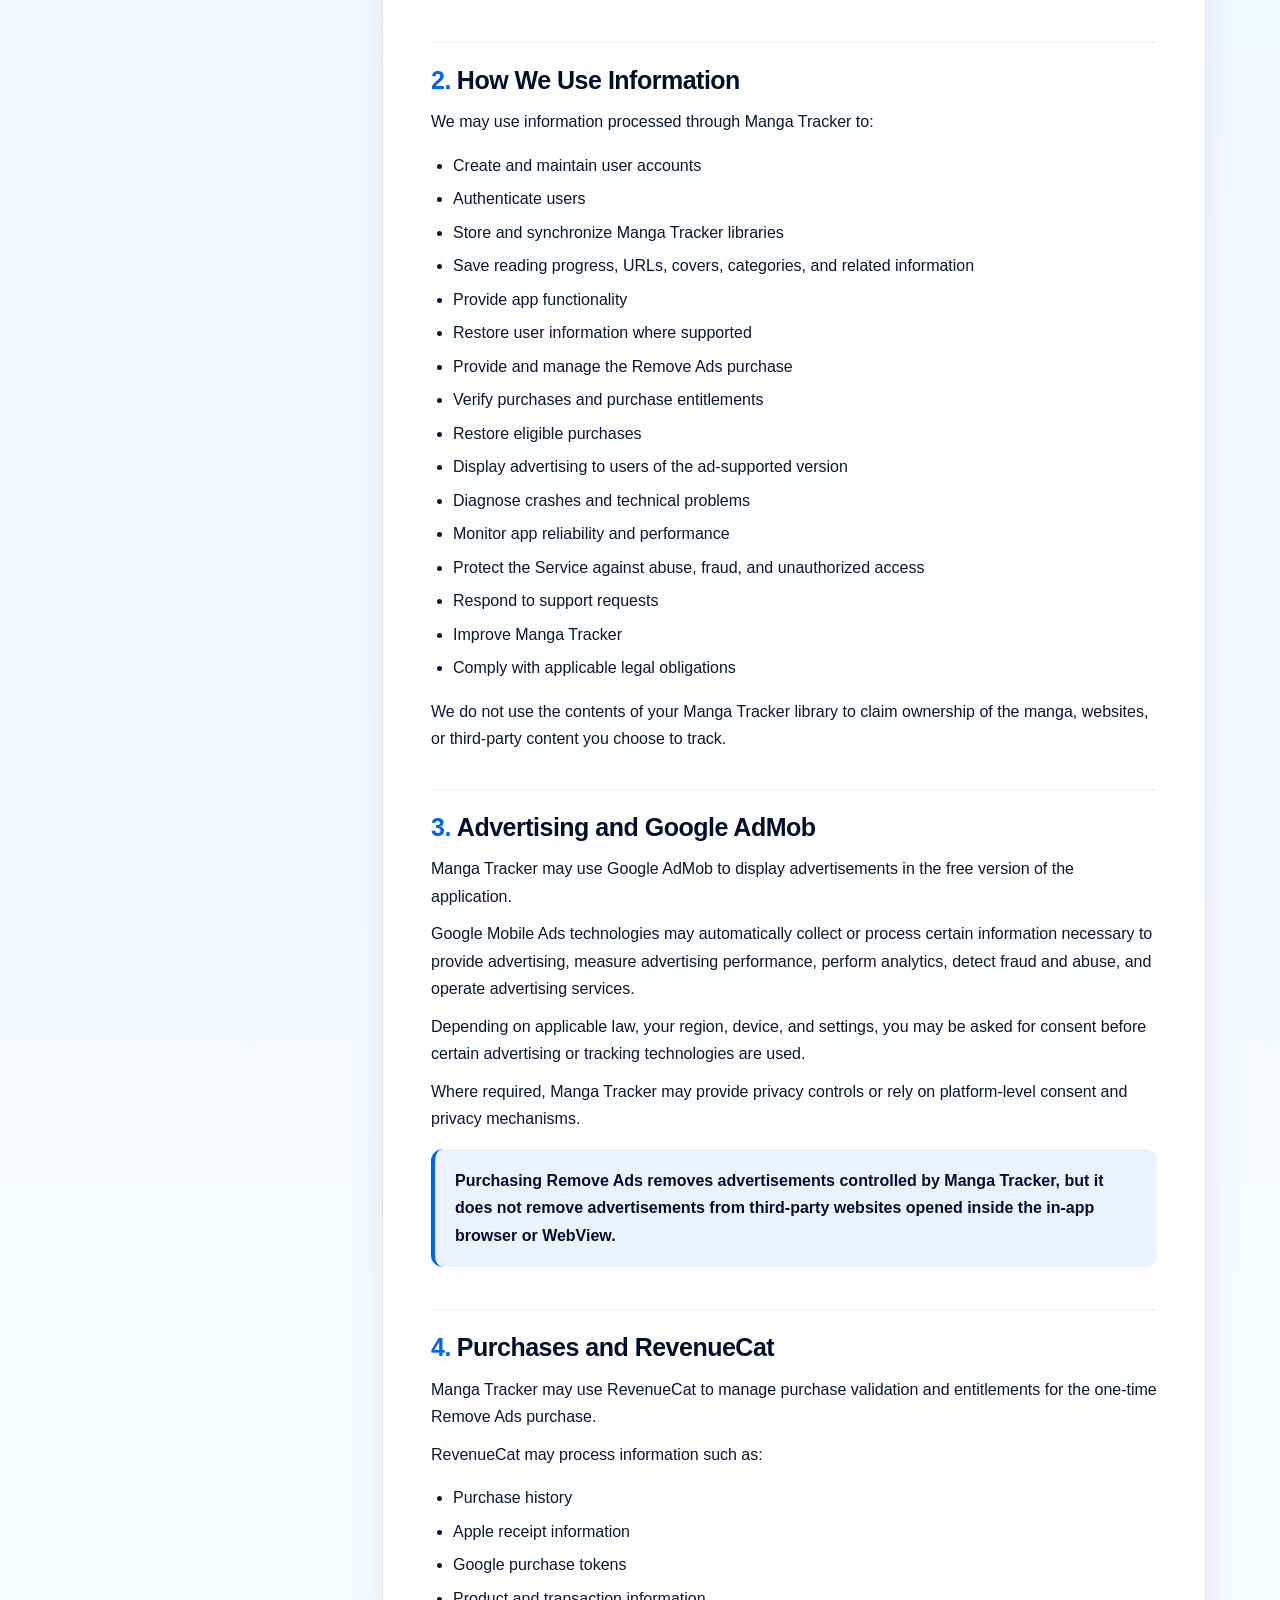
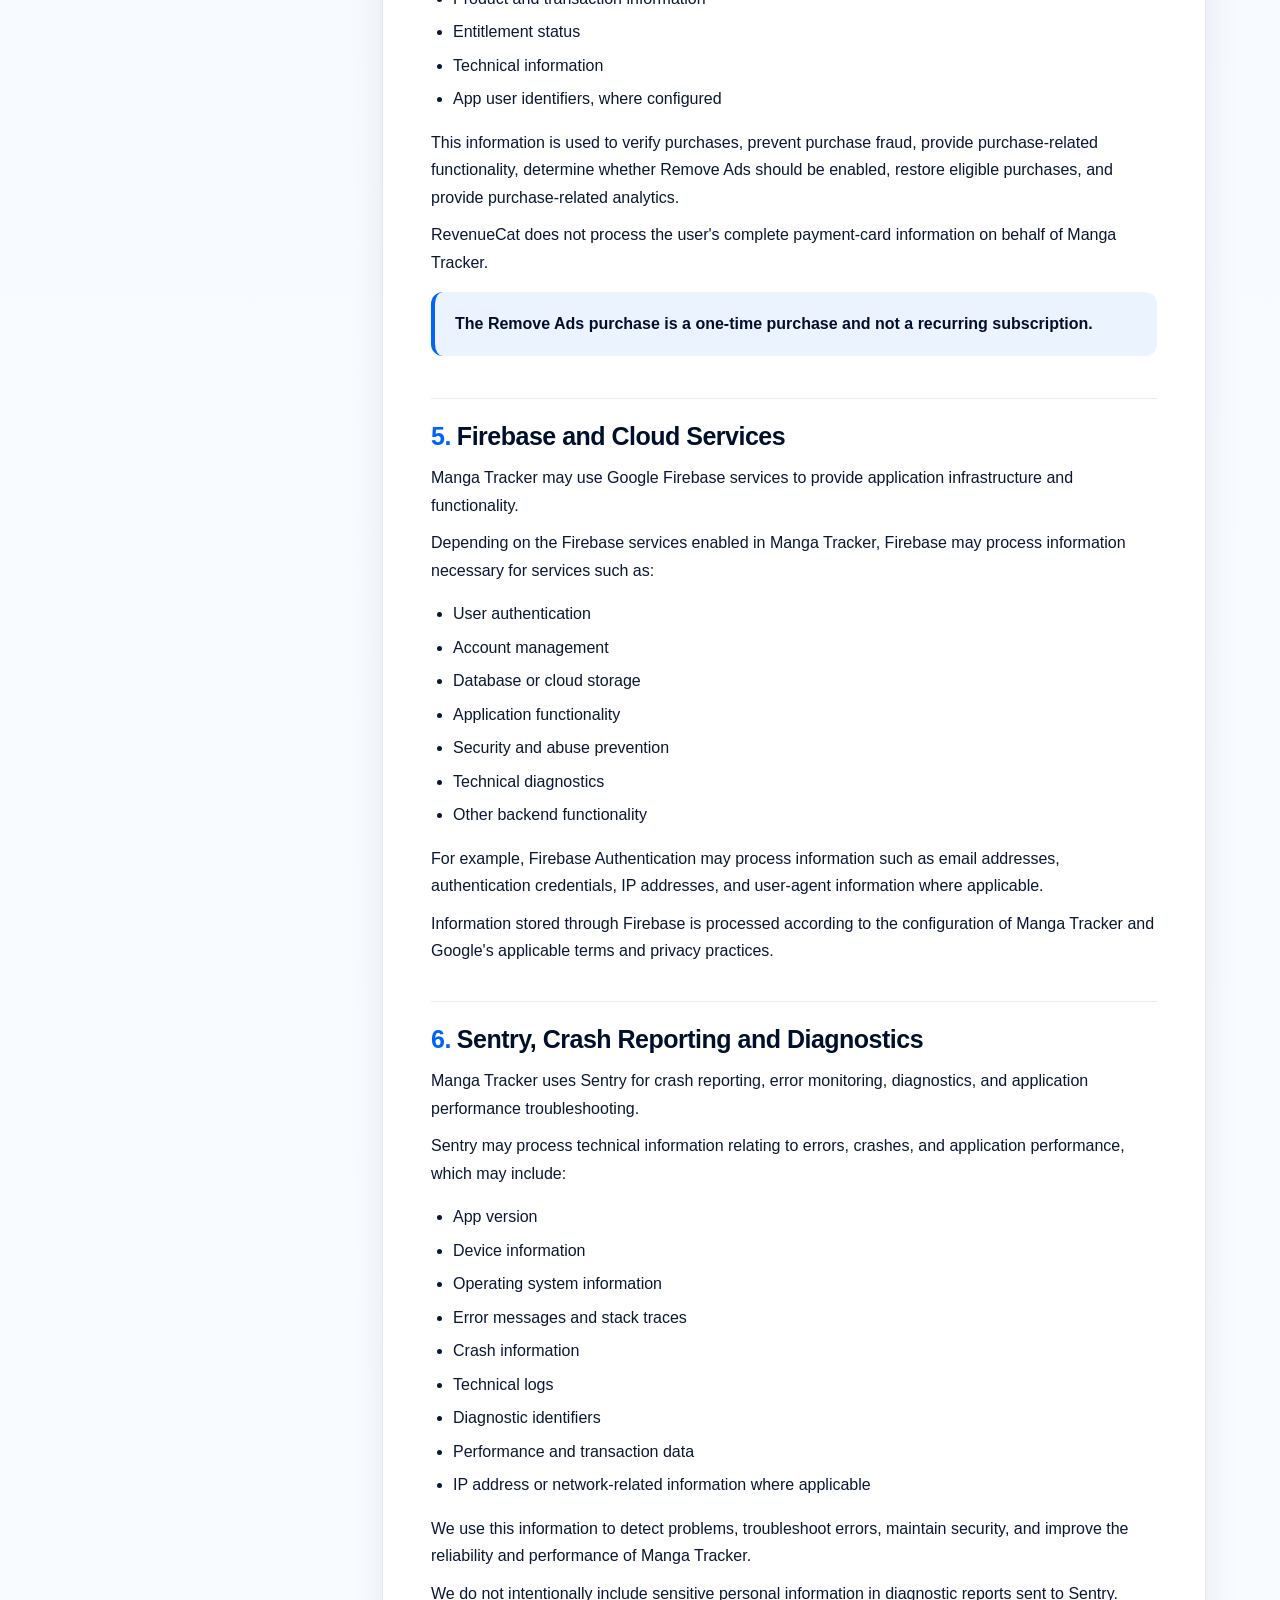
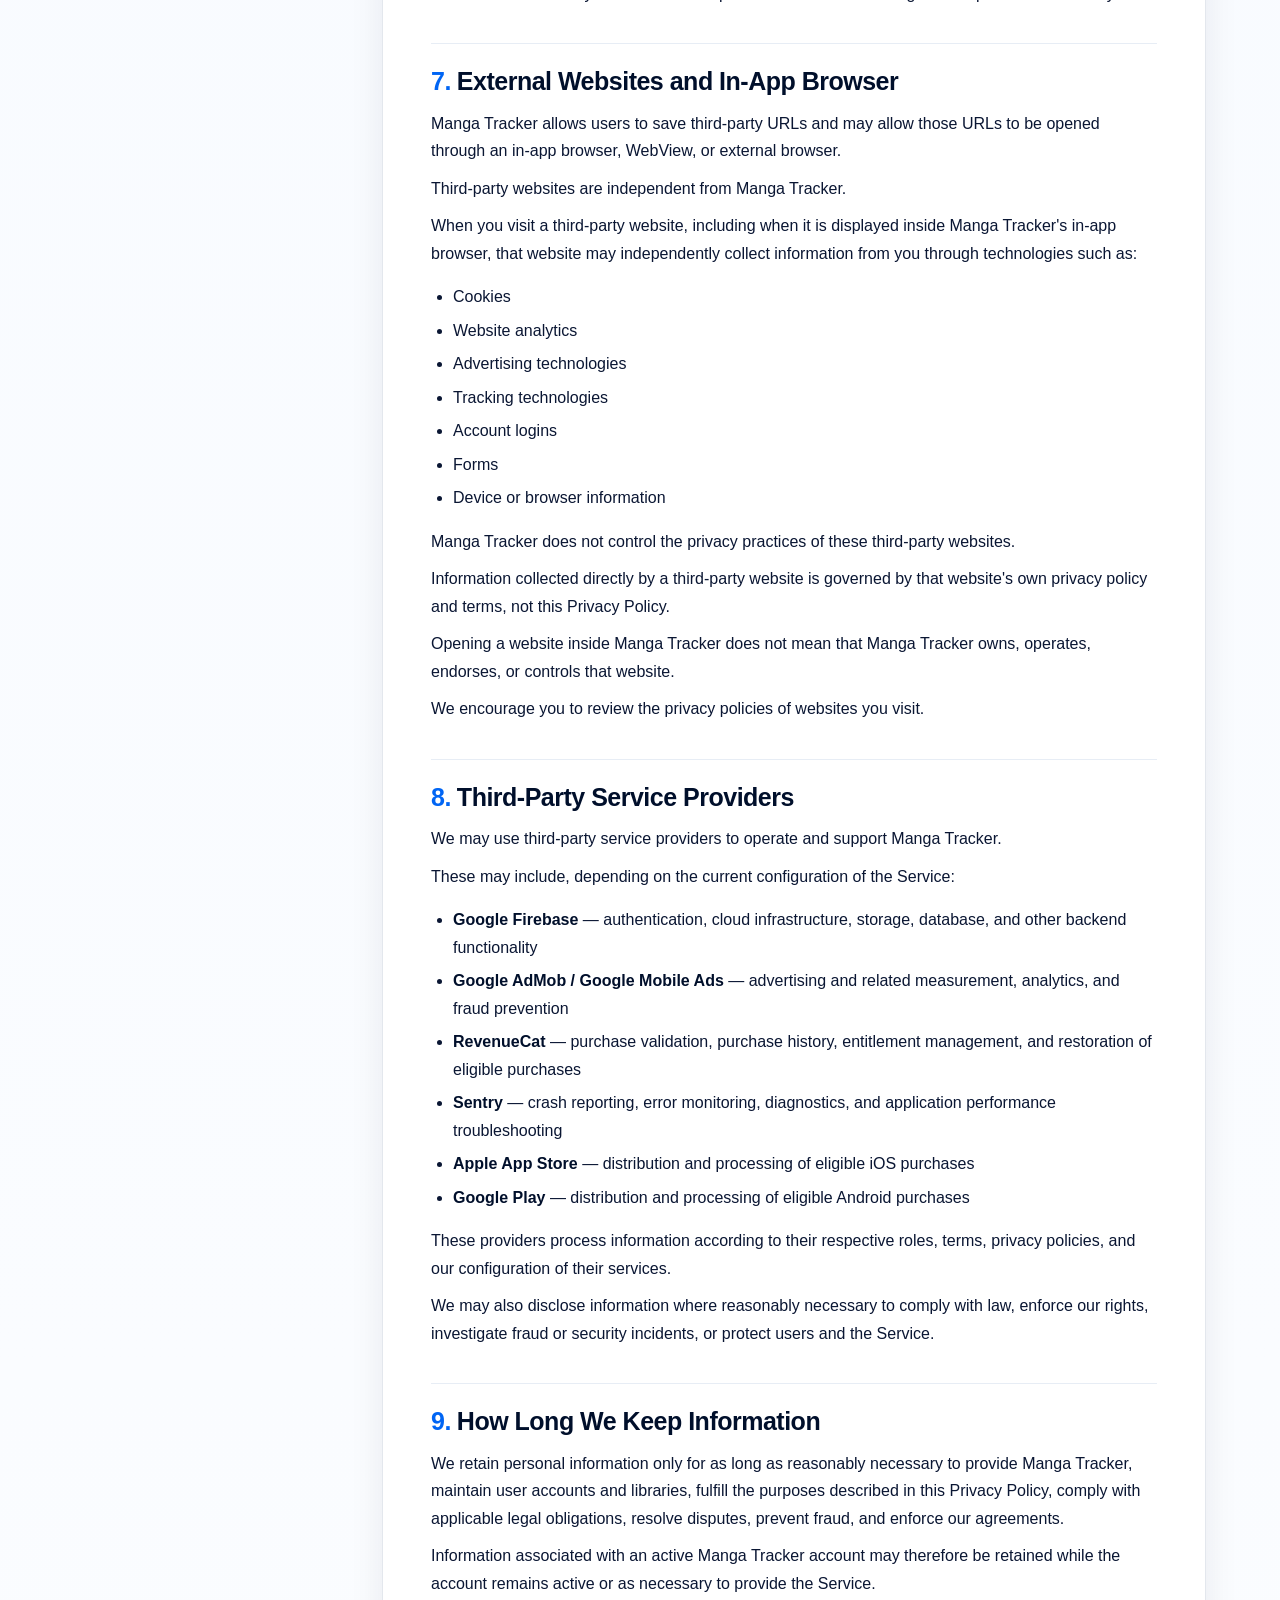
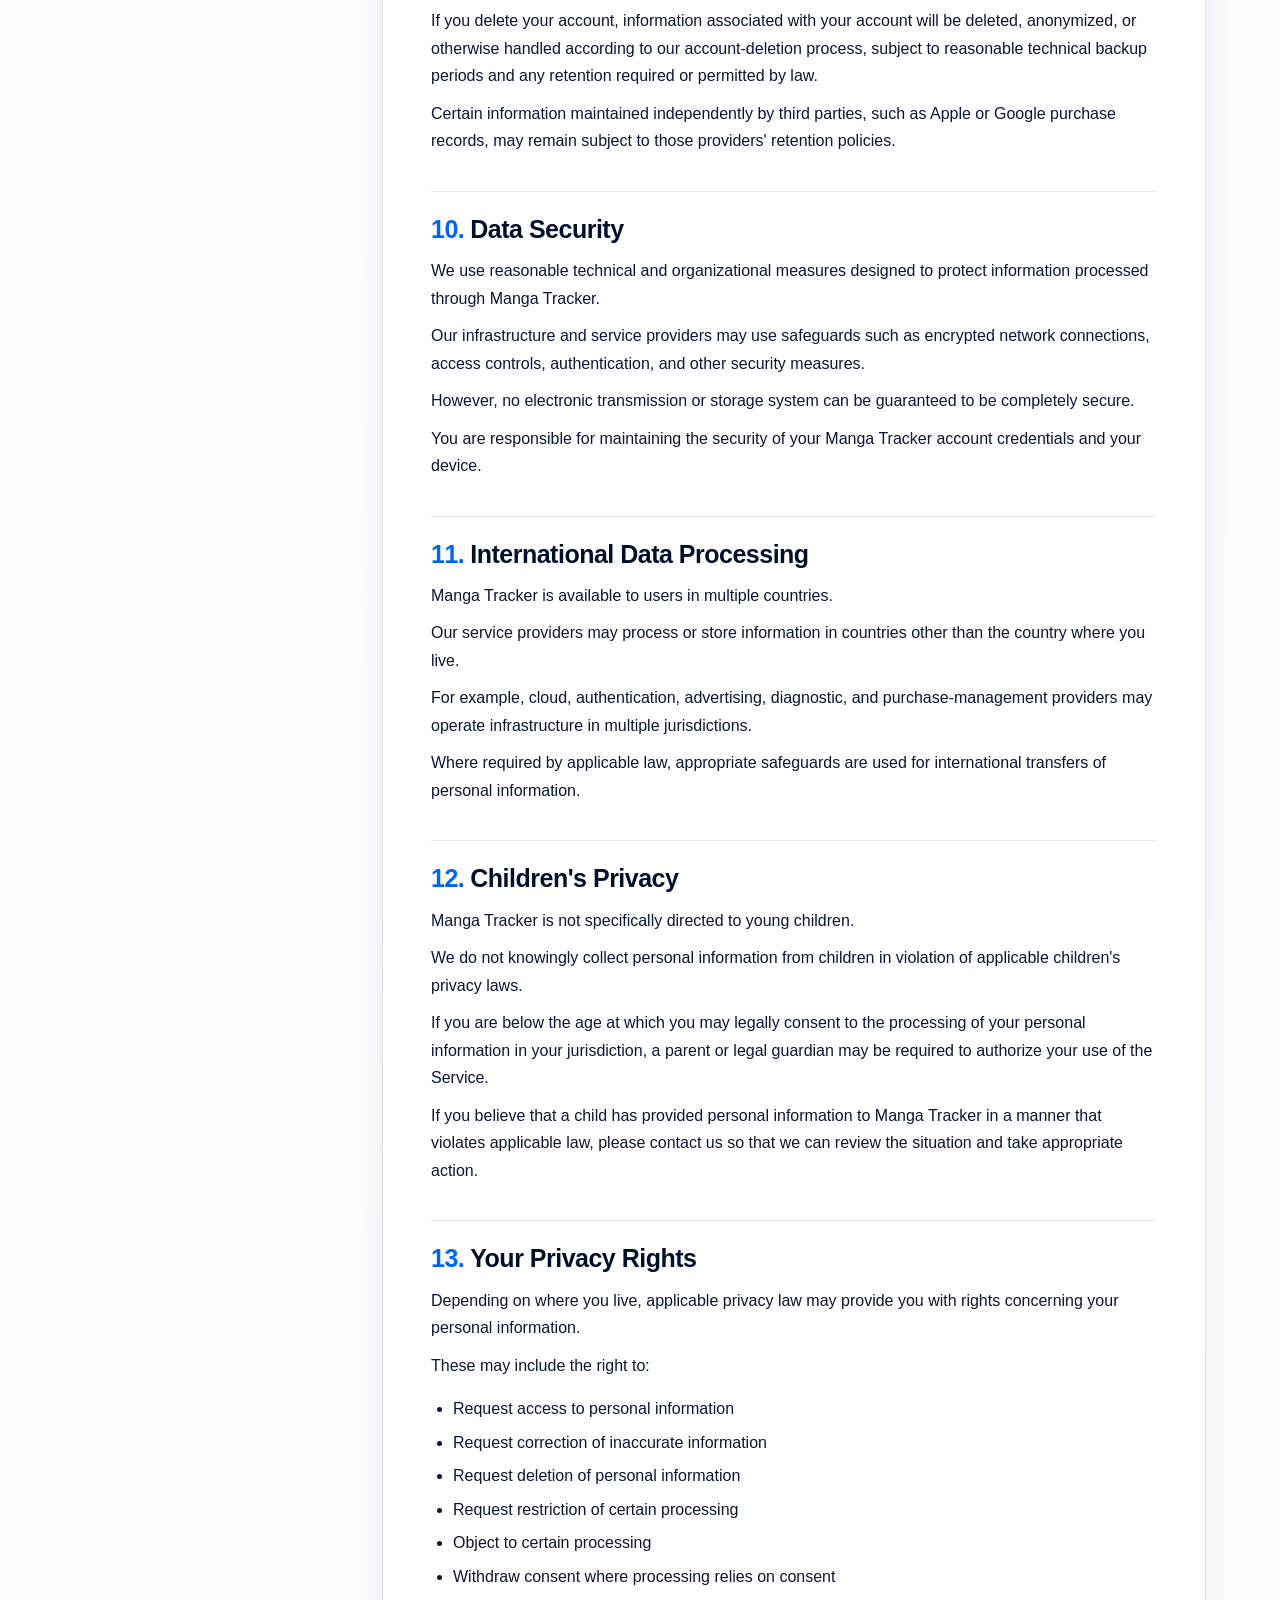
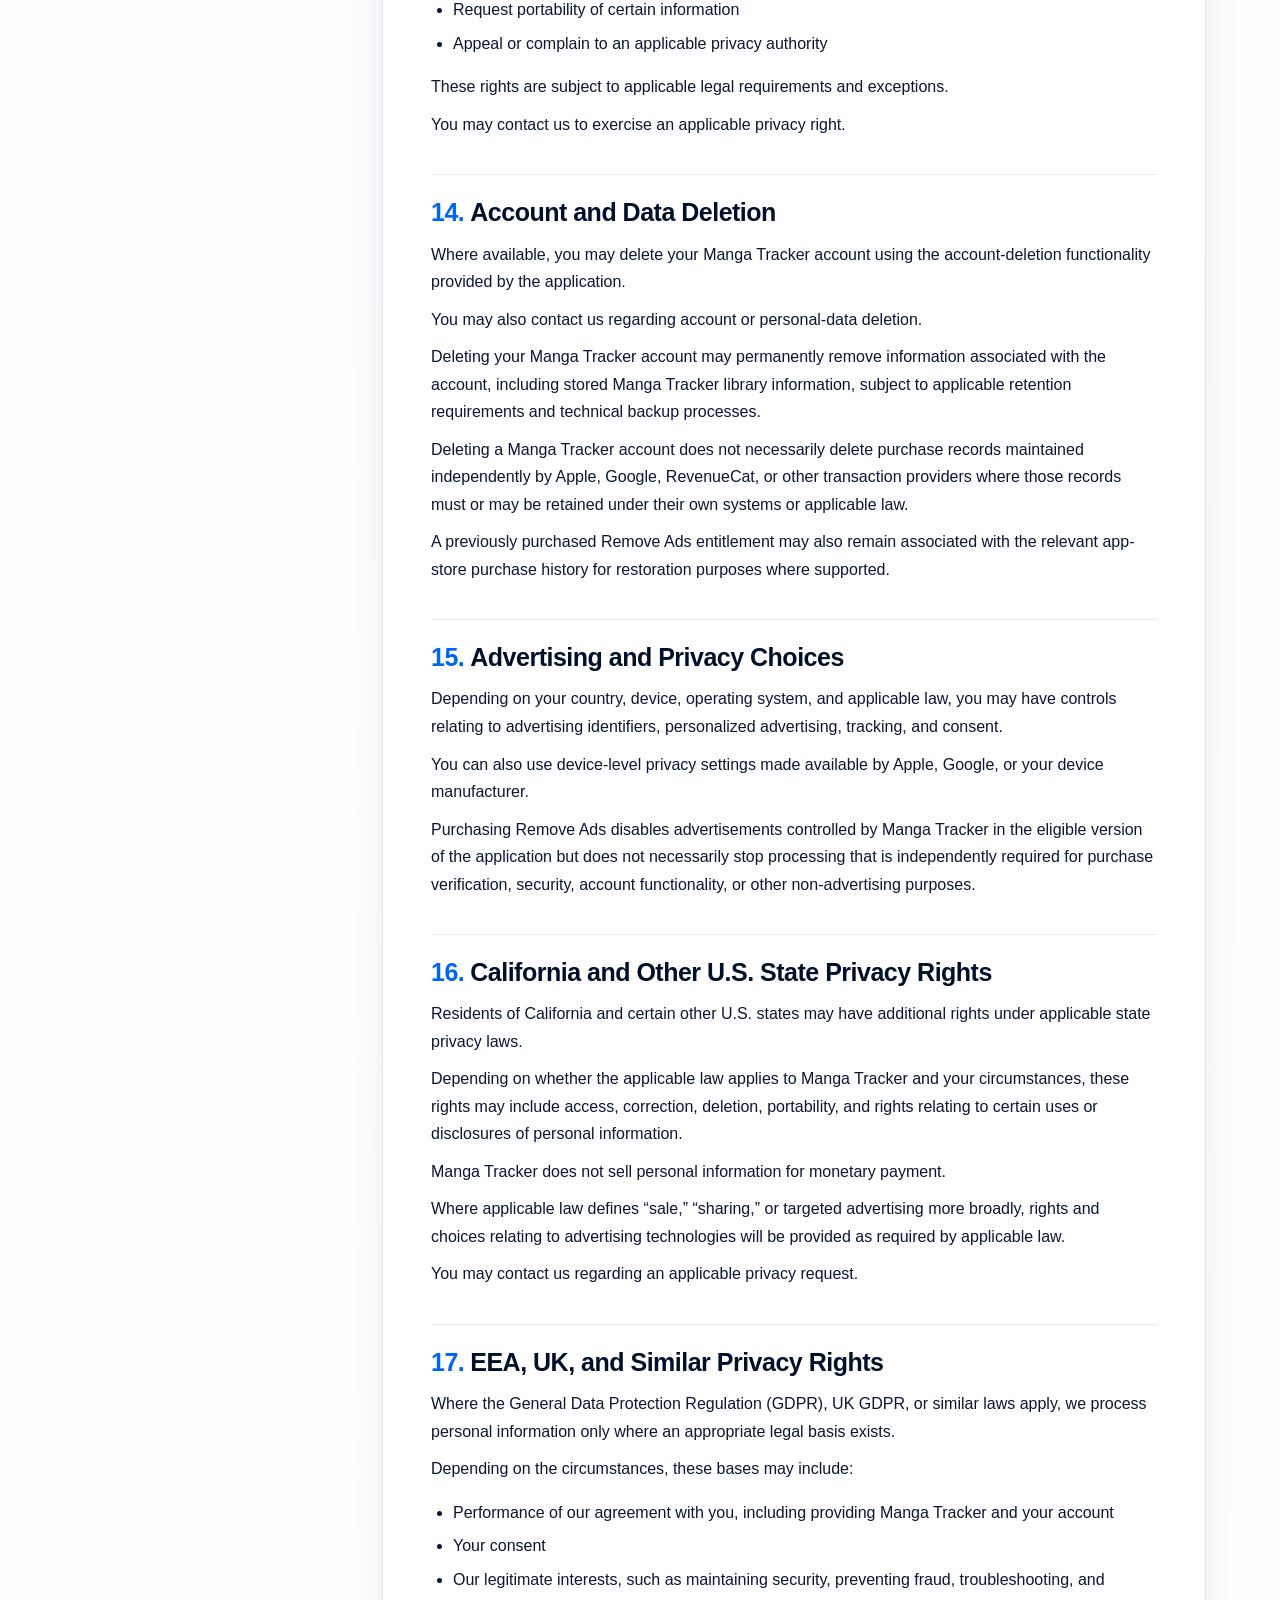
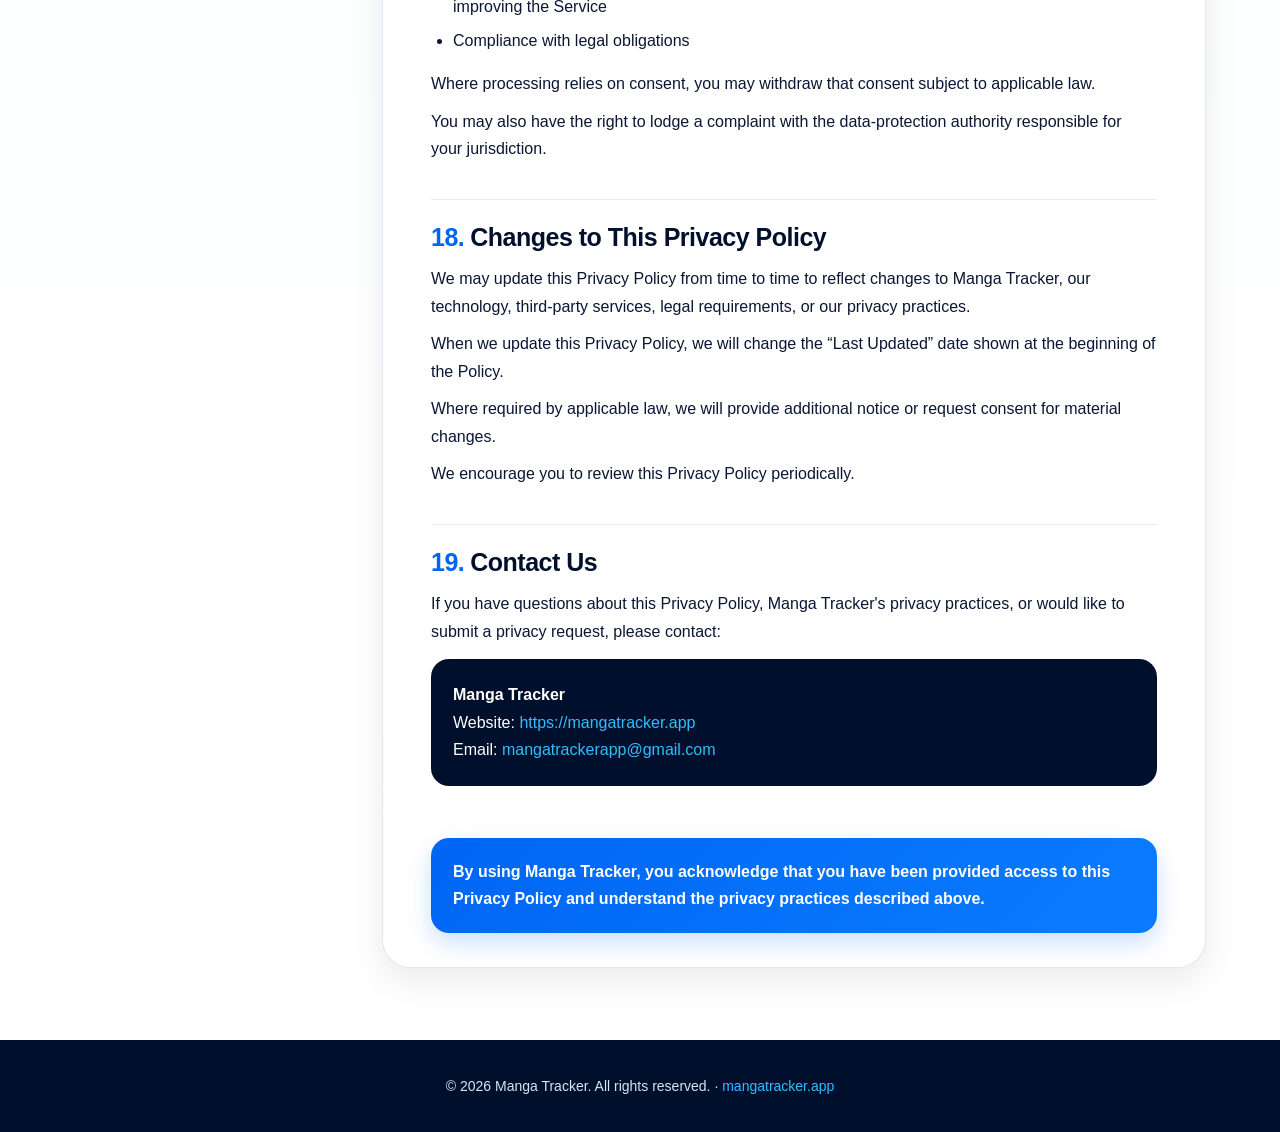
==== commit 23f44ea7: "Update index.html" ====
--- a/privacy/index.html
+++ b/privacy/index.html
@@ -31,7 +31,7 @@
 </head>
 <body>
 <header class="topbar"><div class="nav"><div class="brand"><div class="brand-mark">
-  <img src="/images/mt-icon.png" alt="Manga Tracker">
+  <img src="/images/mt-icon.jpg" alt="Manga Tracker">
 </div><span>Manga Tracker</span></div><nav class="nav-links" aria-label="Primary"><a href="https://mangatracker.app/">Home</a><a href="#contact">Contact</a><a class="pill" href="#privacy">Privacy Policy</a></nav></div></header>
 <section class="hero"><div class="hero-inner"><div class="eyebrow">Legal · Manga Tracker</div><h1>Privacy Policy</h1><p>This Privacy Policy explains how Manga Tracker collects, uses, processes, and shares information when you use the Service.</p><div class="updated">Last Updated: August 11, 2026</div></div></section>
 <main class="page" id="privacy">
